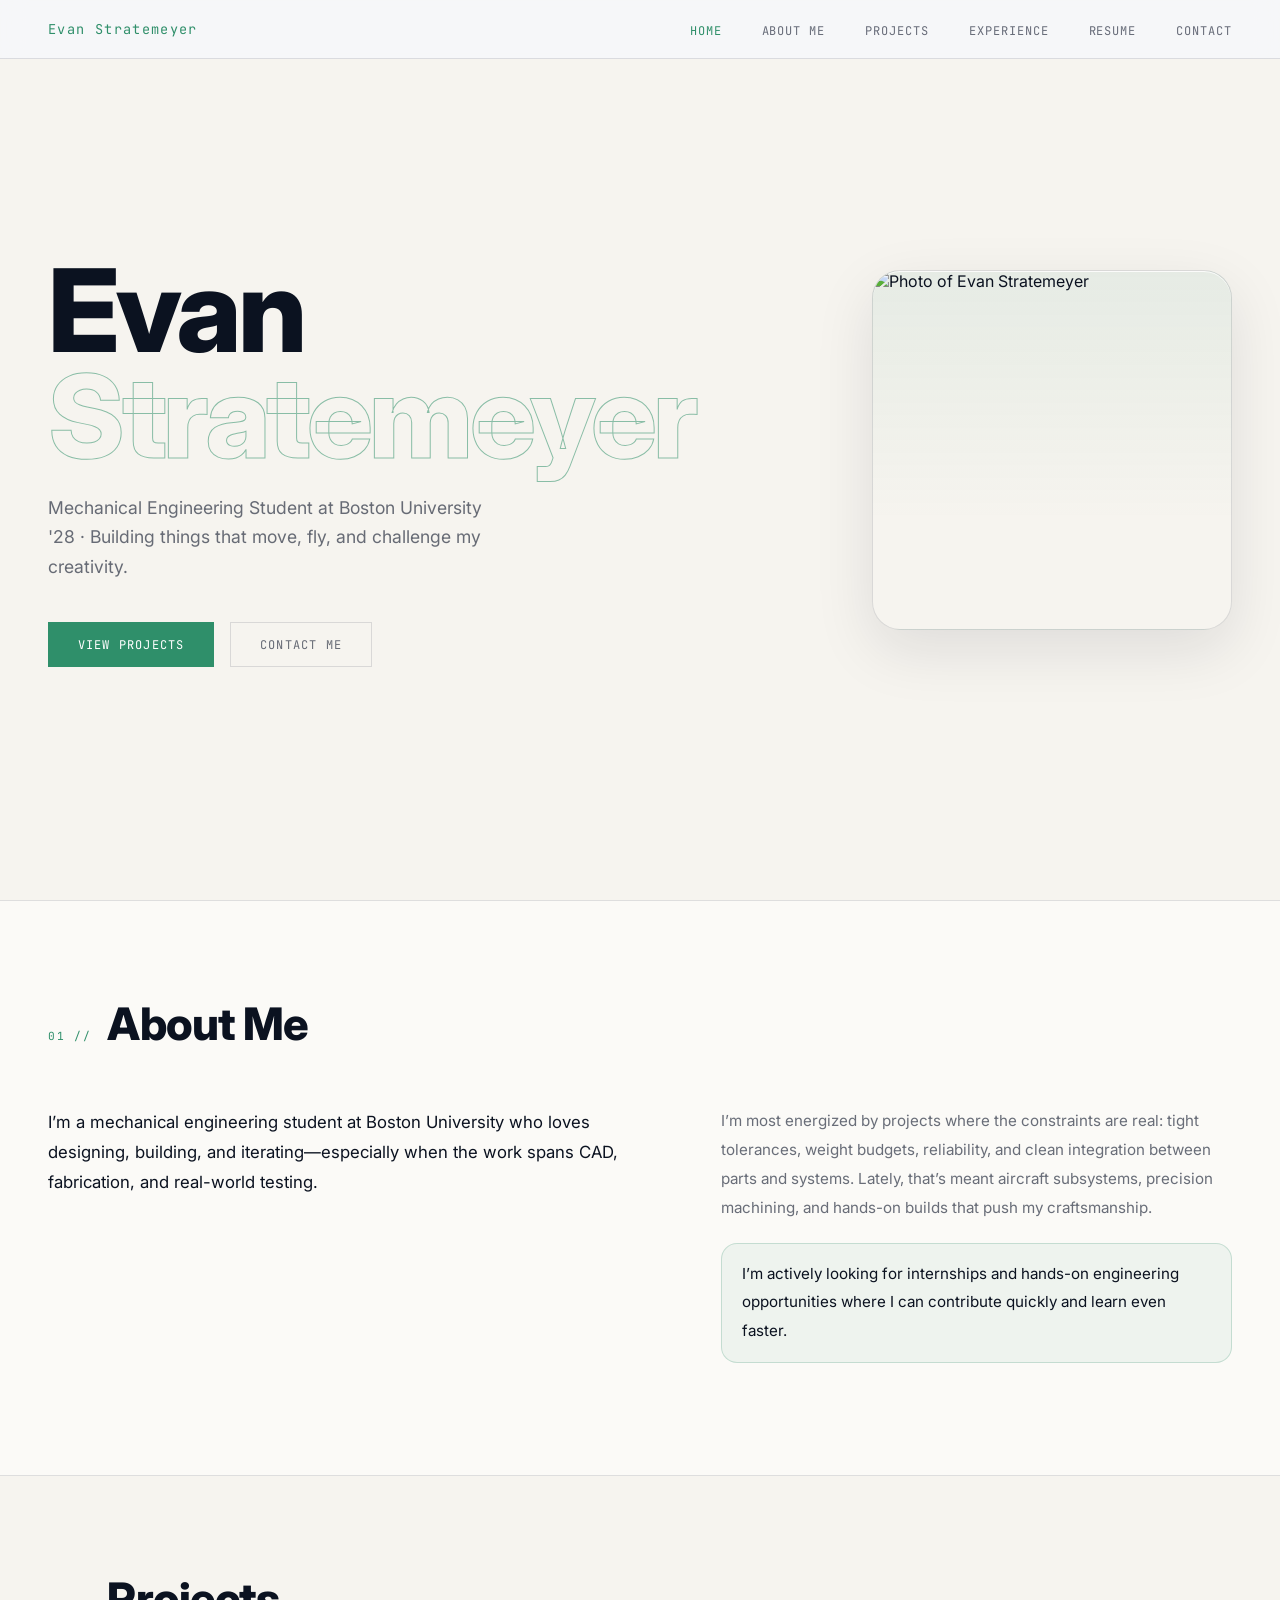
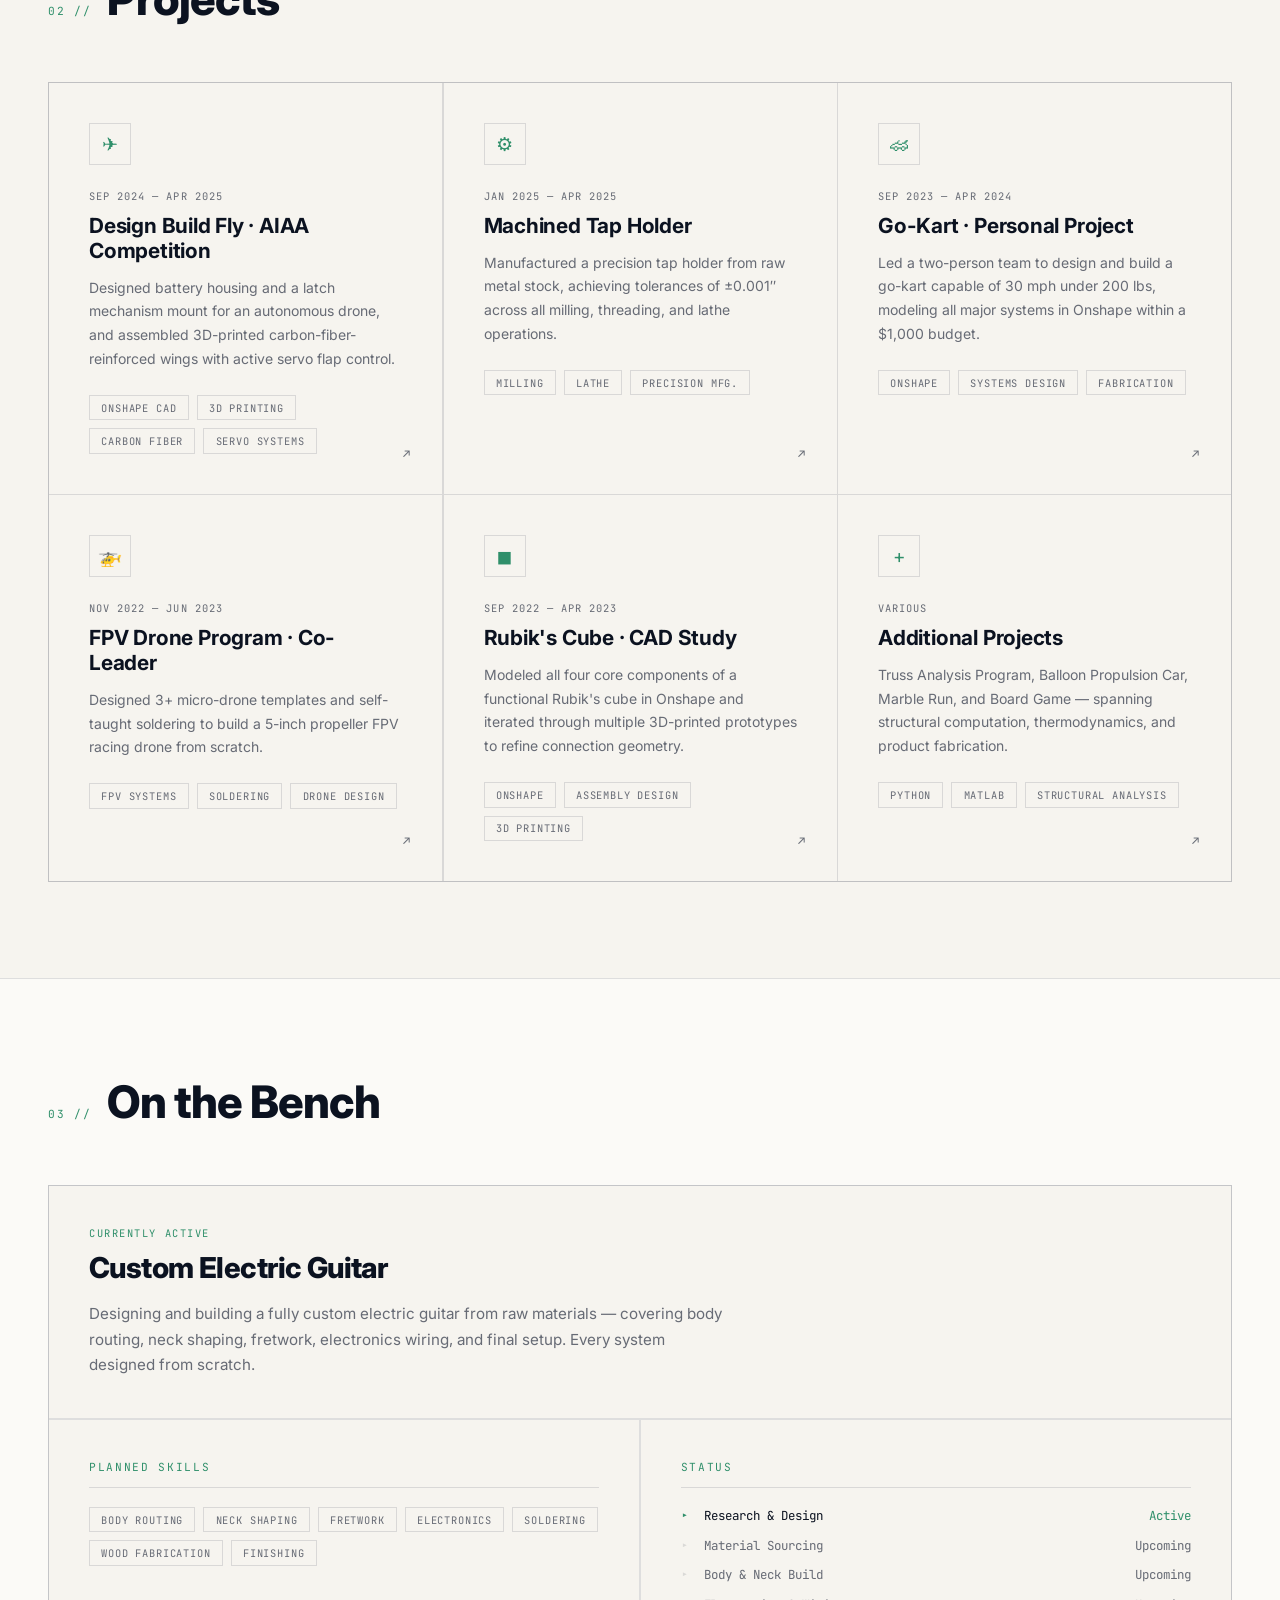
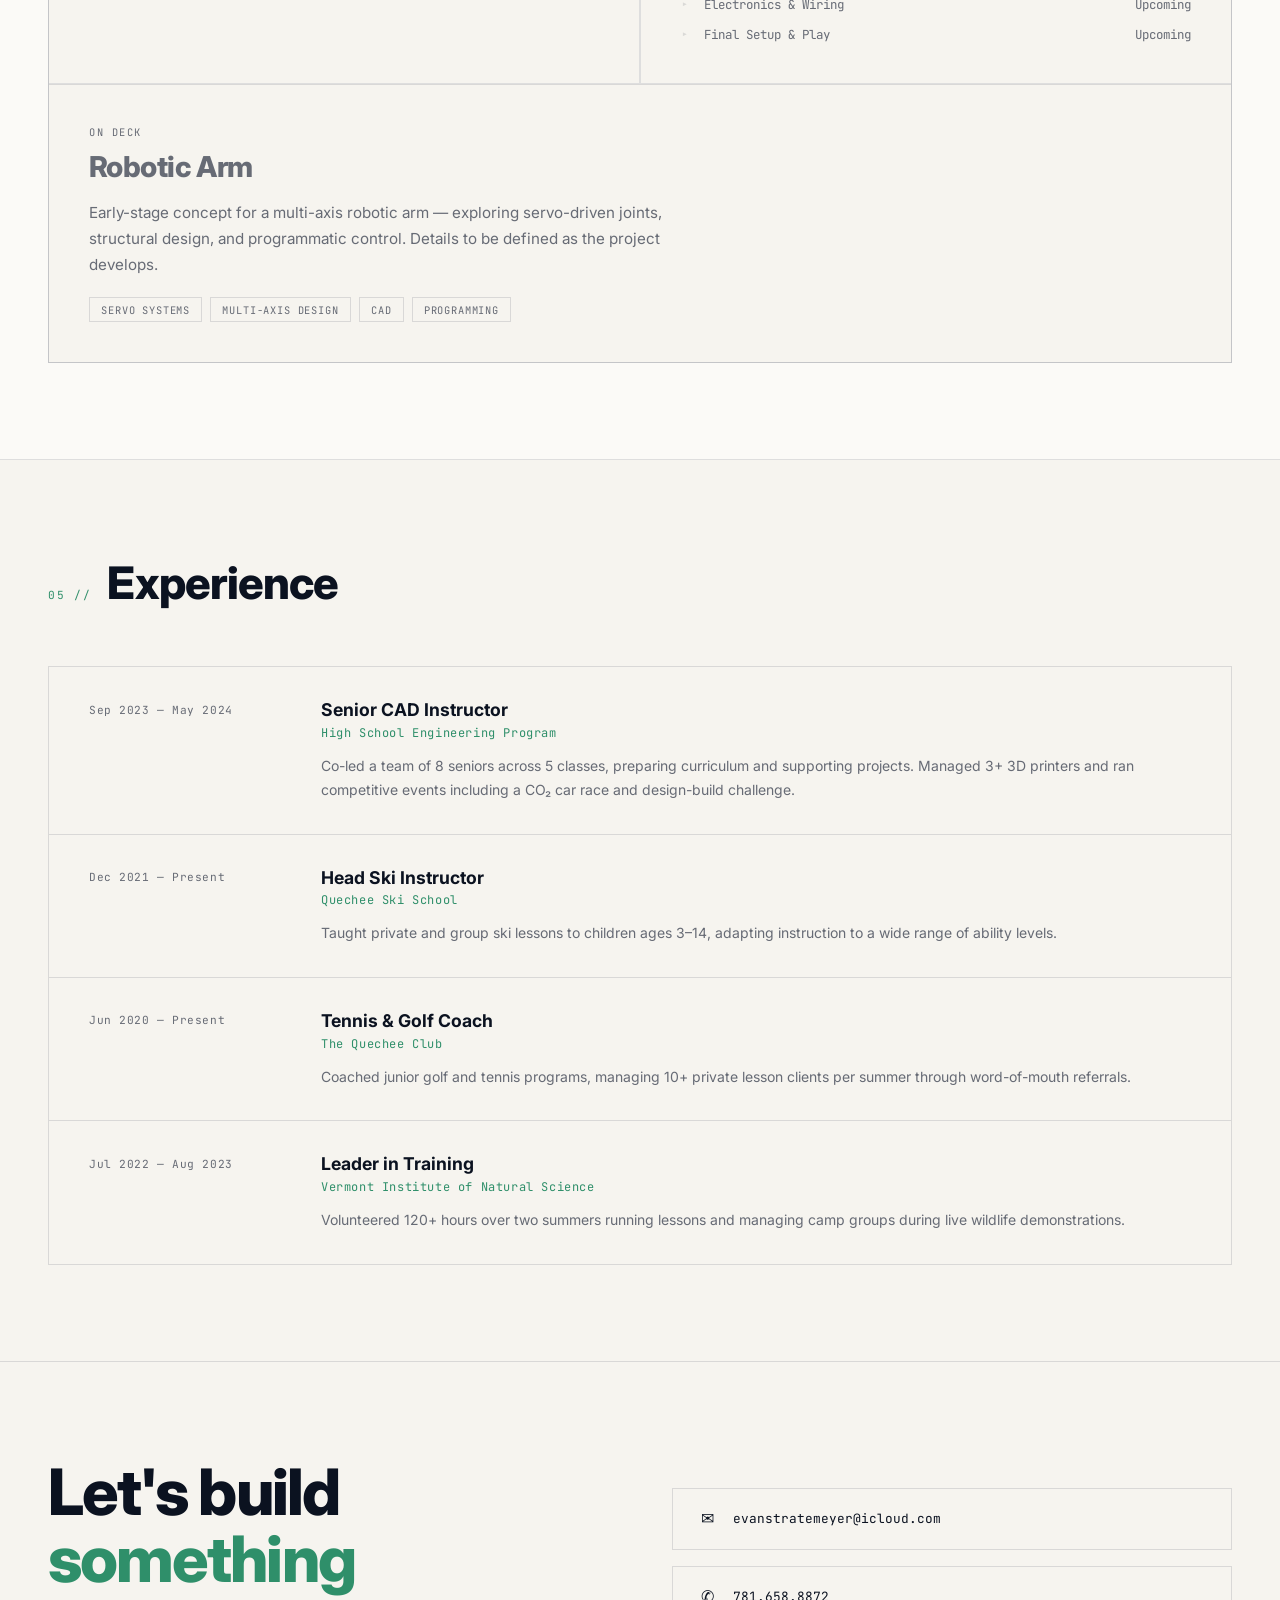
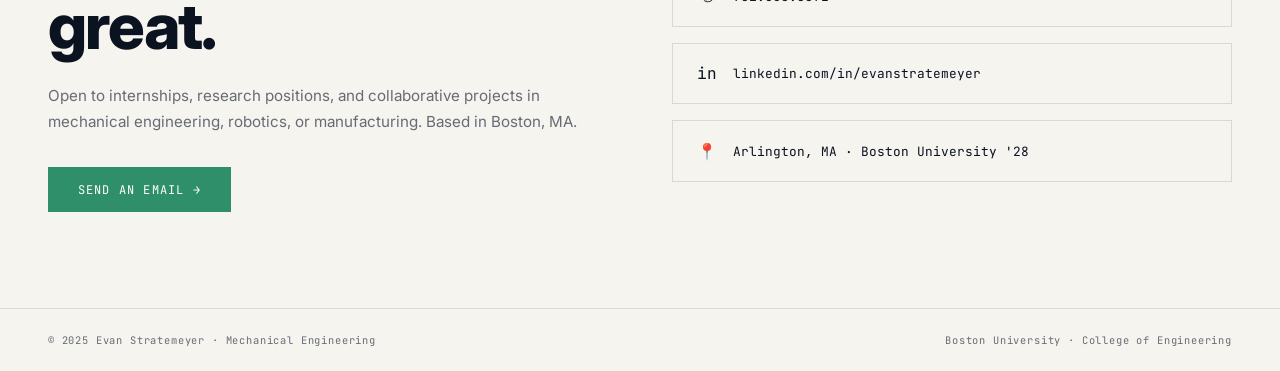
==== index.html @ 2df015a2 "update" ====
<!doctype html>
<html lang="en">
  <head>
    <meta charset="UTF-8" />
    <meta name="viewport" content="width=device-width, initial-scale=1.0" />
    <title>Evan Stratemeyer — Mechanical Engineering</title>
    <link rel="stylesheet" href="css/styles.css" />
  </head>
  <body>
    <!-- NAV -->
    <nav>
      <a class="nav-logo" href="index.html">Evan Stratemeyer</a>
      <ul class="nav-links">
        <li><a href="#home">Home</a></li>
        <li><a href="#aboutme">About Me</a></li>
        <li><a href="#projects">Projects</a></li>
        <li><a href="#experience">Experience</a></li>
        <li><a href="resume.html">Resume</a></li>
        <li><a href="#contact">Contact</a></li>
      </ul>
    </nav>

    <!-- HERO -->
    <section class="hero" id="home">
      <div class="hero-content">
        <p class="hero-kicker reveal"></p>
        <h1 class="hero-title reveal">
          Evan<br />
          <span class="hero-lastname">Stratemeyer</span>
        </h1>
        <p class="hero-subtitle reveal">
          Mechanical Engineering Student at Boston University '28 · Building
          things that move, fly, and challenge my creativity.
        </p>
        <div class="hero-actions reveal">
          <a href="#projects" class="btn btn-primary">View Projects</a>
          <a href="#contact" class="btn btn-secondary">Contact Me</a>
        </div>
      </div>
      <div class="hero-photo reveal">
        <img
          class="hero-photo-img"
          src="assets/images/profile.jpg"
          alt="Photo of Evan Stratemeyer"
        />
      </div>
    </section>

    <!-- ABOUT ME -->
    <section id="aboutme" class="section-surface">
      <div class="section-header reveal">
        <span class="section-num">01 //</span>
        <h2 class="section-title">About Me</h2>
      </div>

      <div class="about-layout reveal">
        <p class="about-lede">
          I’m a mechanical engineering student at Boston University who loves
          designing, building, and iterating—especially when the work spans CAD,
          fabrication, and real-world testing.
        </p>
        <div class="about-details">
          <p>
            I’m most energized by projects where the constraints are real: tight
            tolerances, weight budgets, reliability, and clean integration
            between parts and systems. Lately, that’s meant aircraft subsystems,
            precision machining, and hands-on builds that push my craftsmanship.
          </p>
          <p class="about-callout">
            I’m actively looking for internships and hands-on engineering
            opportunities where I can contribute quickly and learn even faster.
          </p>
        </div>
      </div>
    </section>

    <!-- PROJECTS -->
    <section id="projects">
      <div class="section-header reveal">
        <span class="section-num">02 //</span>
        <h2 class="section-title">Projects</h2>
      </div>

      <div class="projects-grid">
        <a href="projects/design-build-fly.html" class="project-card reveal">
          <div class="project-icon">✈</div>
          <p class="project-date">Sep 2024 — Apr 2025</p>
          <h3 class="project-name">Design Build Fly · AIAA Competition</h3>
          <p class="project-desc">
            Designed battery housing and a latch mechanism mount for an
            autonomous drone, and assembled 3D-printed carbon-fiber-reinforced
            wings with active servo flap control.
          </p>
          <div class="project-tags">
            <span class="tag">Onshape CAD</span>
            <span class="tag">3D Printing</span>
            <span class="tag">Carbon Fiber</span>
            <span class="tag">Servo Systems</span>
          </div>
          <span class="project-arrow">↗</span>
        </a>

        <a href="projects/tap-holder.html" class="project-card reveal">
          <div class="project-icon">⚙</div>
          <p class="project-date">Jan 2025 — Apr 2025</p>
          <h3 class="project-name">Machined Tap Holder</h3>
          <p class="project-desc">
            Manufactured a precision tap holder from raw metal stock, achieving
            tolerances of ±0.001″ across all milling, threading, and lathe
            operations.
          </p>
          <div class="project-tags">
            <span class="tag">Milling</span>
            <span class="tag">Lathe</span>
            <span class="tag">Precision Mfg.</span>
          </div>
          <span class="project-arrow">↗</span>
        </a>

        <a href="projects/go-kart.html" class="project-card reveal">
          <div class="project-icon">🏎</div>
          <p class="project-date">Sep 2023 — Apr 2024</p>
          <h3 class="project-name">Go-Kart · Personal Project</h3>
          <p class="project-desc">
            Led a two-person team to design and build a go-kart capable of 30
            mph under 200 lbs, modeling all major systems in Onshape within a
            $1,000 budget.
          </p>
          <div class="project-tags">
            <span class="tag">Onshape</span>
            <span class="tag">Systems Design</span>
            <span class="tag">Fabrication</span>
          </div>
          <span class="project-arrow">↗</span>
        </a>

        <a href="projects/fpv-drone.html" class="project-card reveal">
          <div class="project-icon">🚁</div>
          <p class="project-date">Nov 2022 — Jun 2023</p>
          <h3 class="project-name">FPV Drone Program · Co-Leader</h3>
          <p class="project-desc">
            Designed 3+ micro-drone templates and self-taught soldering to build
            a 5-inch propeller FPV racing drone from scratch.
          </p>
          <div class="project-tags">
            <span class="tag">FPV Systems</span>
            <span class="tag">Soldering</span>
            <span class="tag">Drone Design</span>
          </div>
          <span class="project-arrow">↗</span>
        </a>

        <a href="projects/rubiks-cube.html" class="project-card reveal">
          <div class="project-icon">◼</div>
          <p class="project-date">Sep 2022 — Apr 2023</p>
          <h3 class="project-name">Rubik's Cube · CAD Study</h3>
          <p class="project-desc">
            Modeled all four core components of a functional Rubik's cube in
            Onshape and iterated through multiple 3D-printed prototypes to
            refine connection geometry.
          </p>
          <div class="project-tags">
            <span class="tag">Onshape</span>
            <span class="tag">Assembly Design</span>
            <span class="tag">3D Printing</span>
          </div>
          <span class="project-arrow">↗</span>
        </a>

        <a href="projects/additional.html" class="project-card reveal">
          <div class="project-icon">+</div>
          <p class="project-date">Various</p>
          <h3 class="project-name">Additional Projects</h3>
          <p class="project-desc">
            Truss Analysis Program, Balloon Propulsion Car, Marble Run, and
            Board Game — spanning structural computation, thermodynamics, and
            product fabrication.
          </p>
          <div class="project-tags">
            <span class="tag">Python</span>
            <span class="tag">MATLAB</span>
            <span class="tag">Structural Analysis</span>
          </div>
          <span class="project-arrow">↗</span>
        </a>
      </div>
    </section>

    <!-- ON THE BENCH -->
    <section id="bench" class="section-surface">
      <div class="section-header reveal">
        <span class="section-num">03 //</span>
        <h2 class="section-title">On the Bench</h2>
      </div>

      <div class="bench-grid">
        <!-- GUITAR — active project -->
        <div class="bench-card bench-card-wide reveal">
          <div class="bench-label">Currently Active</div>
          <h3 class="bench-title">Custom Electric Guitar</h3>
          <p class="bench-text">
            Designing and building a fully custom electric guitar from raw
            materials — covering body routing, neck shaping, fretwork,
            electronics wiring, and final setup. Every system designed from
            scratch.
          </p>
        </div>

        <div class="bench-card reveal">
          <div class="bench-subhead">Planned Skills</div>
          <div class="bench-tags">
            <span class="tag">Body Routing</span>
            <span class="tag">Neck Shaping</span>
            <span class="tag">Fretwork</span>
            <span class="tag">Electronics</span>
            <span class="tag">Soldering</span>
            <span class="tag">Wood Fabrication</span>
            <span class="tag">Finishing</span>
          </div>
        </div>

        <div class="bench-card reveal">
          <div class="bench-subhead">Status</div>
          <div class="bench-status">
            <div class="bench-status-row is-active">
              <span class="bench-status-bullet">▸</span>
              <span class="bench-status-step">Research & Design</span>
              <span class="bench-status-state">Active</span>
            </div>
            <div class="bench-status-row">
              <span class="bench-status-bullet">▸</span>
              <span class="bench-status-step">Material Sourcing</span>
              <span class="bench-status-state">Upcoming</span>
            </div>
            <div class="bench-status-row">
              <span class="bench-status-bullet">▸</span>
              <span class="bench-status-step">Body & Neck Build</span>
              <span class="bench-status-state">Upcoming</span>
            </div>
            <div class="bench-status-row">
              <span class="bench-status-bullet">▸</span>
              <span class="bench-status-step">Electronics & Wiring</span>
              <span class="bench-status-state">Upcoming</span>
            </div>
            <div class="bench-status-row">
              <span class="bench-status-bullet">▸</span>
              <span class="bench-status-step">Final Setup & Play</span>
              <span class="bench-status-state">Upcoming</span>
            </div>
          </div>
        </div>

        <!-- ROBOTIC ARM — on deck -->
        <div class="bench-card bench-card-wide bench-card-divider reveal">
          <div class="bench-label is-muted">On Deck</div>
          <h3 class="bench-title is-muted">Robotic Arm</h3>
          <p class="bench-text">
            Early-stage concept for a multi-axis robotic arm — exploring
            servo-driven joints, structural design, and programmatic control.
            Details to be defined as the project develops.
          </p>
          <div class="bench-tags bench-tags-spaced">
            <span class="tag">Servo Systems</span>
            <span class="tag">Multi-Axis Design</span>
            <span class="tag">CAD</span>
            <span class="tag">Programming</span>
          </div>
        </div>
      </div>
    </section>

    <!-- EXPERIENCE -->
    <section id="experience">
      <div class="section-header reveal">
        <span class="section-num">05 //</span>
        <h2 class="section-title">Experience</h2>
      </div>
      <div class="exp-list reveal">
        <div class="exp-item">
          <div class="exp-date">Sep 2023 — May 2024</div>
          <div>
            <p class="exp-role">Senior CAD Instructor</p>
            <p class="exp-org">High School Engineering Program</p>
            <p class="exp-desc">
              Co-led a team of 8 seniors across 5 classes, preparing curriculum
              and supporting projects. Managed 3+ 3D printers and ran
              competitive events including a CO₂ car race and design-build
              challenge.
            </p>
          </div>
        </div>
        <div class="exp-item">
          <div class="exp-date">Dec 2021 — Present</div>
          <div>
            <p class="exp-role">Head Ski Instructor</p>
            <p class="exp-org">Quechee Ski School</p>
            <p class="exp-desc">
              Taught private and group ski lessons to children ages 3–14,
              adapting instruction to a wide range of ability levels.
            </p>
          </div>
        </div>
        <div class="exp-item">
          <div class="exp-date">Jun 2020 — Present</div>
          <div>
            <p class="exp-role">Tennis & Golf Coach</p>
            <p class="exp-org">The Quechee Club</p>
            <p class="exp-desc">
              Coached junior golf and tennis programs, managing 10+ private
              lesson clients per summer through word-of-mouth referrals.
            </p>
          </div>
        </div>
        <div class="exp-item">
          <div class="exp-date">Jul 2022 — Aug 2023</div>
          <div>
            <p class="exp-role">Leader in Training</p>
            <p class="exp-org">Vermont Institute of Natural Science</p>
            <p class="exp-desc">
              Volunteered 120+ hours over two summers running lessons and
              managing camp groups during live wildlife demonstrations.
            </p>
          </div>
        </div>
      </div>
    </section>

    <!-- CONTACT -->
    <section id="contact" class="contact-section">
      <div class="contact-grid">
        <div class="reveal">
          <h2 class="contact-headline">
            Let's build<br /><span>something</span><br />great.
          </h2>
          <p class="contact-body">
            Open to internships, research positions, and collaborative projects
            in mechanical engineering, robotics, or manufacturing. Based in
            Boston, MA.
          </p>
          <a href="mailto:evanstratemeyer@icloud.com" class="btn btn-primary"
            >Send an Email →</a
          >
        </div>
        <div class="contact-links reveal">
          <a href="mailto:evanstratemeyer@icloud.com" class="contact-link"
            ><span class="contact-link-icon">✉</span
            >evanstratemeyer@icloud.com</a
          >
          <a href="tel:7816588872" class="contact-link"
            ><span class="contact-link-icon">✆</span>781.658.8872</a
          >
          <a
            href="https://linkedin.com/in/evanstratemeyer"
            target="_blank"
            class="contact-link"
            ><span class="contact-link-icon">in</span
            >linkedin.com/in/evanstratemeyer</a
          >
          <div class="contact-link contact-link-static">
            <span class="contact-link-icon">📍</span>Arlington, MA · Boston
            University '28
          </div>
        </div>
      </div>
    </section>

    <footer>
      <p>© 2025 Evan Stratemeyer · Mechanical Engineering</p>
      <p>Boston University · College of Engineering</p>
    </footer>

    <script src="js/main.js"></script>
  </body>
</html>
---- css/styles.css ----
/* =========================================
   EVAN STRATEMEYER — Portfolio Styles
   ========================================= */

@import url('https://fonts.googleapis.com/css2?family=Inter:wght@400;500;600;700;800&family=JetBrains+Mono:wght@400;600;700&display=swap');

/* -----------------------------------------
   CSS VARIABLES
----------------------------------------- */
:root {
  --bg: #f6f4ef;
  --surface: #fbfaf7;
  --border: rgba(15, 23, 42, 0.12);
  --accent: #2f8f6a;   /* sage green */
  --accent2: #45b08a;  /* brighter highlight */
  --accent-rgb: 47, 143, 106;
  --text: #0b1220;
  --muted: rgba(15, 23, 42, 0.62);
  --mono: 'JetBrains Mono', ui-monospace, SFMono-Regular, Menlo, Monaco, Consolas, 'Liberation Mono', 'Courier New', monospace;
  --sans: 'Inter', ui-sans-serif, system-ui, -apple-system, BlinkMacSystemFont, 'Segoe UI', Roboto, Helvetica, Arial, 'Apple Color Emoji', 'Segoe UI Emoji';
}

/* -----------------------------------------
   RESET & BASE
----------------------------------------- */
* { margin: 0; padding: 0; box-sizing: border-box; }
html { scroll-behavior: smooth; }

body {
  background: var(--bg);
  color: var(--text);
  font-family: var(--sans);
  overflow-x: hidden;
}

/* -----------------------------------------
   HERO
----------------------------------------- */
.hero {
  min-height: 100vh;
  display: flex;
  align-items: center;
  justify-content: space-between;
  gap: 3rem;
  padding: 0 3rem;
  overflow: hidden;
}

.hero-content { max-width: 900px; }

.hero-kicker {
  font-family: var(--mono);
  font-size: 0.75rem;
  color: var(--accent);
  letter-spacing: 0.2em;
  text-transform: uppercase;
  margin-bottom: 1.5rem;
}

.hero-title {
  font-size: clamp(3.5rem, 9vw, 8rem);
  font-weight: 800;
  line-height: 0.92;
  letter-spacing: -0.03em;
  margin-bottom: 1.5rem;
}

.hero-lastname {
  color: transparent;
  -webkit-text-stroke: 1px rgba(var(--accent-rgb), 0.55);
}

.hero-subtitle {
  font-size: 1.1rem;
  color: var(--muted);
  max-width: 460px;
  line-height: 1.7;
  margin-bottom: 2.5rem;
}

.hero-actions {
  display: flex;
  gap: 1rem;
  flex-wrap: wrap;
}

.hero-photo {
  width: min(360px, 32vw);
  aspect-ratio: 1 / 1;
  border-radius: 28px;
  border: 1px solid var(--border);
  background: linear-gradient(180deg, rgba(var(--accent-rgb), 0.08), transparent 70%);
  box-shadow:
    0 20px 60px rgba(15, 23, 42, 0.10),
    0 1px 0 rgba(255, 255, 255, 0.8) inset;
  overflow: hidden;
  flex: 0 0 auto;
}

.hero-photo-img {
  width: 100%;
  height: 100%;
  object-fit: cover;
  display: block;
}

/* -----------------------------------------
   NAVIGATION
----------------------------------------- */
nav {
  position: fixed;
  top: 0; left: 0; right: 0;
  z-index: 100;
  display: flex;
  align-items: center;
  justify-content: space-between;
  padding: 1.2rem 3rem;
  border-bottom: 1px solid var(--border);
  background: rgba(247, 248, 251, 0.78);
  backdrop-filter: blur(12px);
}

.nav-logo {
  font-family: var(--mono);
  font-size: 0.85rem;
  color: var(--accent);
  letter-spacing: 0.1em;
  text-decoration: none;
}

.nav-links {
  display: flex;
  gap: 2.5rem;
  list-style: none;
}

.nav-links a {
  font-family: var(--mono);
  font-size: 0.75rem;
  color: var(--muted);
  text-decoration: none;
  letter-spacing: 0.08em;
  text-transform: uppercase;
  transition: color 0.2s;
}

.nav-links a:hover { color: var(--accent); }
.nav-links a[aria-current="page"] { color: var(--accent); }

/* -----------------------------------------
   RESUME PAGE
----------------------------------------- */
.resume-hero {
  position: relative;
  z-index: 1;
  padding: 7rem 3rem 3rem;
  border-bottom: 1px solid var(--border);
}

.resume-hero-top {
  display: flex;
  align-items: flex-end;
  justify-content: space-between;
  flex-wrap: wrap;
  gap: 2rem;
  margin-top: 1.5rem;
}

.resume-kicker {
  font-family: var(--mono);
  font-size: 0.75rem;
  color: var(--accent);
  letter-spacing: 0.2em;
  text-transform: uppercase;
  margin-bottom: 0.8rem;
}

.resume-viewer {
  position: relative;
  z-index: 1;
  padding: 2rem 3rem;
}

.resume-frame {
  width: 100%;
  height: min(1150px, 78vh);
  min-height: 720px;
  border: 1px solid var(--border);
  display: block;
  background: var(--surface);
}

/* -----------------------------------------
   BUTTONS
----------------------------------------- */
.btn {
  font-family: var(--mono);
  font-size: 0.75rem;
  letter-spacing: 0.1em;
  text-transform: uppercase;
  text-decoration: none;
  padding: 0.85rem 1.8rem;
  border: 1px solid;
  transition: all 0.2s;
  cursor: pointer;
  display: inline-block;
}

.btn-primary {
  background: var(--accent);
  color: #ffffff;
  border-color: var(--accent);
}

.btn-primary:hover {
  background: transparent;
  color: var(--accent);
}

.btn-secondary {
  background: transparent;
  color: var(--muted);
  border-color: var(--border);
}

.btn-secondary:hover {
  border-color: var(--muted);
  color: var(--text);
}

/* -----------------------------------------
   SECTIONS (shared)
----------------------------------------- */
section {
  position: relative;
  z-index: 1;
  padding: 6rem 3rem;
}

.section-surface {
  background: var(--surface);
  border-top: 1px solid var(--border);
  border-bottom: 1px solid var(--border);
}

.section-header {
  display: flex;
  align-items: baseline;
  gap: 1rem;
  margin-bottom: 3.5rem;
}

.section-num {
  font-family: var(--mono);
  font-size: 0.7rem;
  color: var(--accent);
  letter-spacing: 0.15em;
}

.section-title {
  font-size: 2.8rem;
  font-weight: 800;
  letter-spacing: -0.02em;
}

/* -----------------------------------------
   ABOUT
----------------------------------------- */
.about-layout {
  display: grid;
  grid-template-columns: 1.1fr 0.9fr;
  gap: 3rem;
  align-items: start;
}

.about-lede {
  font-size: 1.05rem;
  color: var(--text);
  line-height: 1.8;
  max-width: 52ch;
}

.about-details {
  font-size: 0.95rem;
  color: var(--muted);
  line-height: 1.9;
}

.about-details p { margin-bottom: 1rem; }

.about-callout {
  margin-top: 1.25rem;
  padding: 1rem 1.25rem;
  border: 1px solid rgba(var(--accent-rgb), 0.22);
  background: rgba(var(--accent-rgb), 0.06);
  border-radius: 16px;
  color: var(--text);
}

/* -----------------------------------------
   ON THE BENCH
----------------------------------------- */
.bench-grid {
  display: grid;
  grid-template-columns: 1fr 1fr;
  gap: 1.5px;
  background: var(--border);
  border: 1.5px solid var(--border);
}

.bench-card {
  background: var(--bg);
  padding: 2.5rem;
}

.bench-card-wide { grid-column: span 2; }
.bench-card-divider { border-top: 1px solid var(--border); }

.bench-label {
  font-family: var(--mono);
  font-size: 0.65rem;
  color: var(--accent);
  letter-spacing: 0.15em;
  text-transform: uppercase;
  margin-bottom: 0.6rem;
}

.bench-label.is-muted { color: var(--muted); }

.bench-title {
  font-size: 1.8rem;
  font-weight: 800;
  letter-spacing: -0.02em;
  margin-bottom: 1rem;
}

.bench-title.is-muted { color: var(--muted); }

.bench-text {
  font-size: 0.95rem;
  color: var(--muted);
  line-height: 1.7;
  max-width: 640px;
}

.bench-subhead {
  font-family: var(--mono);
  font-size: 0.7rem;
  color: var(--accent);
  letter-spacing: 0.15em;
  text-transform: uppercase;
  margin-bottom: 1.2rem;
  padding-bottom: 0.8rem;
  border-bottom: 1px solid var(--border);
}

.bench-tags {
  display: flex;
  flex-wrap: wrap;
  gap: 0.5rem;
}

.bench-tags-spaced { margin-top: 1.2rem; }

.bench-status {
  display: flex;
  flex-direction: column;
  gap: 0.8rem;
}

.bench-status-row {
  display: flex;
  align-items: center;
  gap: 1rem;
  font-family: var(--mono);
  font-size: 0.78rem;
  color: var(--muted);
}

.bench-status-row.is-active { color: var(--text); }

.bench-status-bullet { color: var(--border); }
.bench-status-row.is-active .bench-status-bullet { color: var(--accent); }

.bench-status-step { color: inherit; }

.bench-status-state {
  margin-left: auto;
  color: var(--muted);
}

.bench-status-row.is-active .bench-status-state { color: var(--accent); }

/* -----------------------------------------
   STATS BAR
----------------------------------------- */
.stats-bar {
  position: relative;
  z-index: 1;
  display: flex;
  border-top: 1px solid var(--border);
  border-bottom: 1px solid var(--border);
}

.stat {
  flex: 1;
  padding: 2rem;
  border-right: 1px solid var(--border);
  opacity: 0;
  animation: fadeUp 0.5s ease forwards;
}

.stat:last-child { border-right: none; }
.stat:nth-child(1) { animation-delay: 0.2s; }
.stat:nth-child(2) { animation-delay: 0.35s; }
.stat:nth-child(3) { animation-delay: 0.5s; }
.stat:nth-child(4) { animation-delay: 0.65s; }

.stat-num {
  font-size: 2.2rem;
  font-weight: 800;
  color: var(--accent);
  line-height: 1;
  margin-bottom: 0.4rem;
}

.stat-label {
  font-family: var(--mono);
  font-size: 0.7rem;
  color: var(--muted);
  letter-spacing: 0.1em;
  text-transform: uppercase;
}

/* -----------------------------------------
   PROJECT CARDS (index page)
----------------------------------------- */
.projects-grid {
  display: grid;
  grid-template-columns: repeat(auto-fill, minmax(340px, 1fr));
  gap: 1.5px;
  background: var(--border);
  border: 1.5px solid var(--border);
}

.project-card {
  background: var(--bg);
  padding: 2.5rem;
  position: relative;
  overflow: hidden;
  transition: background 0.2s;
  cursor: pointer;
  text-decoration: none;
  color: inherit;
  display: block;
}

.project-card::before {
  content: '';
  position: absolute;
  inset: 0;
  background: linear-gradient(135deg, rgba(var(--accent-rgb), 0.08) 0%, transparent 60%);
  opacity: 0;
  transition: opacity 0.3s;
}

.project-card:hover { background: var(--surface); }
.project-card:hover::before { opacity: 1; }

.project-arrow {
  position: absolute;
  bottom: 2rem;
  right: 2rem;
  font-family: var(--mono);
  font-size: 0.75rem;
  color: var(--muted);
  transition: color 0.2s, transform 0.2s;
}

.project-card:hover .project-arrow {
  color: var(--accent);
  transform: translate(3px, -3px);
}

.project-icon {
  width: 42px;
  height: 42px;
  border: 1px solid var(--border);
  display: flex;
  align-items: center;
  justify-content: center;
  font-size: 1.2rem;
  margin-bottom: 1.5rem;
  color: var(--accent);
  transition: border-color 0.2s;
}

.project-card:hover .project-icon { border-color: var(--accent); }

.project-date {
  font-family: var(--mono);
  font-size: 0.65rem;
  color: var(--muted);
  letter-spacing: 0.1em;
  text-transform: uppercase;
  margin-bottom: 0.6rem;
}

.project-name {
  font-size: 1.3rem;
  font-weight: 700;
  letter-spacing: -0.01em;
  margin-bottom: 0.8rem;
}

.project-desc {
  font-size: 0.875rem;
  color: var(--muted);
  line-height: 1.7;
  margin-bottom: 1.5rem;
}

.project-tags {
  display: flex;
  flex-wrap: wrap;
  gap: 0.5rem;
}

.tag {
  font-family: var(--mono);
  font-size: 0.65rem;
  letter-spacing: 0.08em;
  text-transform: uppercase;
  padding: 0.3rem 0.7rem;
  border: 1px solid var(--border);
  color: var(--muted);
  transition: all 0.2s;
}

.project-card:hover .tag {
  border-color: rgba(var(--accent-rgb), 0.28);
  color: var(--accent);
}

.project-highlight {
  position: absolute;
  top: 2rem;
  right: 2rem;
  font-family: var(--mono);
  font-size: 0.6rem;
  color: var(--accent);
  letter-spacing: 0.1em;
  text-transform: uppercase;
  border: 1px solid rgba(var(--accent-rgb), 0.28);
  padding: 0.25rem 0.6rem;
}

/* -----------------------------------------
   SKILLS
----------------------------------------- */
.skills-layout {
  display: grid;
  grid-template-columns: 1fr 1fr;
  gap: 3rem;
}

.skill-category-title {
  font-family: var(--mono);
  font-size: 0.7rem;
  color: var(--accent);
  letter-spacing: 0.15em;
  text-transform: uppercase;
  margin-bottom: 1.5rem;
}

.skill-list {
  display: flex;
  flex-direction: column;
  gap: 0.8rem;
}

.skill-item {
  display: flex;
  align-items: center;
  gap: 1rem;
}

.skill-name {
  font-family: var(--mono);
  font-size: 0.8rem;
  color: var(--text);
  width: 140px;
  flex-shrink: 0;
}

.skill-bar-bg {
  flex: 1;
  height: 2px;
  background: var(--border);
  position: relative;
  overflow: hidden;
}

.skill-bar-fill {
  height: 100%;
  background: var(--accent);
  width: 0;
  transition: width 1.2s cubic-bezier(0.16,1,0.3,1);
}

.skill-bar-fill.animate { width: var(--fill); }

/* -----------------------------------------
   EXPERIENCE
----------------------------------------- */
.exp-list {
  display: flex;
  flex-direction: column;
  border: 1px solid var(--border);
}

.exp-item {
  padding: 2rem 2.5rem;
  border-bottom: 1px solid var(--border);
  display: grid;
  grid-template-columns: 200px 1fr;
  gap: 2rem;
  transition: background 0.2s;
}

.exp-item:last-child { border-bottom: none; }
.exp-item:hover { background: var(--surface); }

.exp-date {
  font-family: var(--mono);
  font-size: 0.7rem;
  color: var(--muted);
  letter-spacing: 0.05em;
  padding-top: 0.2rem;
}

.exp-role {
  font-size: 1.1rem;
  font-weight: 700;
  margin-bottom: 0.3rem;
}

.exp-org {
  font-family: var(--mono);
  font-size: 0.75rem;
  color: var(--accent);
  margin-bottom: 0.8rem;
  letter-spacing: 0.05em;
}

.exp-desc {
  font-size: 0.875rem;
  color: var(--muted);
  line-height: 1.7;
}

/* -----------------------------------------
   CONTACT
----------------------------------------- */
.contact-section {
  border-top: 1px solid var(--border);
  padding: 6rem 3rem;
}

.contact-grid {
  display: grid;
  grid-template-columns: 1fr 1fr;
  gap: 4rem;
  align-items: center;
}

.contact-headline {
  font-size: clamp(2rem, 5vw, 4rem);
  font-weight: 800;
  letter-spacing: -0.03em;
  line-height: 1.05;
  margin-bottom: 1.5rem;
}

.contact-headline span { color: var(--accent); }

.contact-body {
  font-size: 0.95rem;
  color: var(--muted);
  line-height: 1.7;
  margin-bottom: 2rem;
}

.contact-links {
  display: flex;
  flex-direction: column;
  gap: 1rem;
}

.contact-link {
  display: flex;
  align-items: center;
  gap: 1rem;
  padding: 1.2rem 1.5rem;
  border: 1px solid var(--border);
  text-decoration: none;
  color: var(--text);
  transition: all 0.2s;
  font-family: var(--mono);
  font-size: 0.8rem;
}

.contact-link:hover {
  border-color: var(--accent);
  color: var(--accent);
  background: rgba(var(--accent-rgb), 0.06);
}

.contact-link-icon {
  font-size: 1rem;
  width: 20px;
  text-align: center;
}

.contact-link-static {
  cursor: default;
  pointer-events: none;
}

/* -----------------------------------------
   FOOTER
----------------------------------------- */
footer {
  position: relative;
  z-index: 1;
  border-top: 1px solid var(--border);
  padding: 1.5rem 3rem;
  display: flex;
  justify-content: space-between;
  align-items: center;
}

footer p {
  font-family: var(--mono);
  font-size: 0.65rem;
  color: var(--muted);
  letter-spacing: 0.08em;
}

/* -----------------------------------------
   PROJECT DETAIL PAGES
----------------------------------------- */
.project-hero {
  position: relative;
  z-index: 1;
  min-height: 50vh;
  display: flex;
  align-items: flex-end;
  padding: 8rem 3rem 4rem;
  border-bottom: 1px solid var(--border);
}

.back-link {
  font-family: var(--mono);
  font-size: 0.72rem;
  color: var(--muted);
  text-decoration: none;
  letter-spacing: 0.1em;
  text-transform: uppercase;
  display: inline-flex;
  align-items: center;
  gap: 0.5rem;
  margin-bottom: 2.5rem;
  transition: color 0.2s;
}

.back-link:hover { color: var(--accent); }

.project-hero-content { width: 100%; }

.project-hero-meta {
  display: flex;
  align-items: center;
  gap: 1.5rem;
  margin-bottom: 1rem;
}

.project-hero-date {
  font-family: var(--mono);
  font-size: 0.7rem;
  color: var(--muted);
  letter-spacing: 0.1em;
}

.project-hero-title {
  font-size: clamp(2.5rem, 7vw, 6rem);
  font-weight: 800;
  letter-spacing: -0.03em;
  line-height: 0.95;
  margin-bottom: 1.5rem;
}

.project-hero-subtitle {
  font-size: 1.05rem;
  color: var(--muted);
  max-width: 560px;
  line-height: 1.7;
}

.project-body {
  position: relative;
  z-index: 1;
  display: grid;
  grid-template-columns: 1fr 320px;
  gap: 0;
  border-bottom: 1px solid var(--border);
}

.project-main {
  padding: 4rem 3rem;
  border-right: 1px solid var(--border);
}

.project-sidebar {
  padding: 4rem 2.5rem;
}

.project-section-title {
  font-family: var(--mono);
  font-size: 0.7rem;
  color: var(--accent);
  letter-spacing: 0.15em;
  text-transform: uppercase;
  margin-bottom: 1.2rem;
  padding-bottom: 0.8rem;
  border-bottom: 1px solid var(--border);
}

.project-section-title-spaced { margin-top: 2rem; }
.project-section-title-spaced-lg { margin-top: 2.5rem; }

.project-text {
  font-size: 0.95rem;
  color: var(--muted);
  line-height: 1.85;
  margin-bottom: 2rem;
}

.project-text p { margin-bottom: 1rem; }

.highlight-box {
  border: 1px solid rgba(var(--accent-rgb), 0.22);
  background: rgba(var(--accent-rgb), 0.06);
  padding: 1.5rem;
  margin: 2rem 0;
}

.highlight-box p {
  font-family: var(--mono);
  font-size: 0.8rem;
  color: var(--accent);
  line-height: 1.6;
}

.detail-list {
  display: flex;
  flex-direction: column;
  gap: 1.2rem;
  margin-bottom: 2.5rem;
}

.detail-item {
  font-family: var(--mono);
  font-size: 0.75rem;
  color: var(--muted);
  line-height: 1.5;
}

.detail-item strong {
  display: block;
  color: var(--text);
  font-size: 0.7rem;
  letter-spacing: 0.08em;
  text-transform: uppercase;
  margin-bottom: 0.25rem;
}

.sidebar-tags {
  display: flex;
  flex-wrap: wrap;
  gap: 0.5rem;
  margin-bottom: 2.5rem;
}

.sidebar-tag {
  font-family: var(--mono);
  font-size: 0.62rem;
  letter-spacing: 0.08em;
  text-transform: uppercase;
  padding: 0.3rem 0.7rem;
  border: 1px solid var(--border);
  color: var(--muted);
}

.photo-placeholder {
  background: var(--surface);
  border: 1px dashed var(--border);
  aspect-ratio: 16/10;
  display: flex;
  flex-direction: column;
  align-items: center;
  justify-content: center;
  gap: 0.5rem;
  margin-bottom: 1.5rem;
  color: var(--muted);
}

.photo-placeholder span {
  font-family: var(--mono);
  font-size: 0.65rem;
  letter-spacing: 0.1em;
  text-transform: uppercase;
}

.photo-placeholder .photo-icon { font-size: 1.5rem; }

.project-image {
  width: 100%;
  aspect-ratio: 16/10;
  object-fit: cover;
  display: block;
  margin-bottom: 1.5rem;
  border: 1px solid var(--border);
}

.next-project {
  position: relative;
  z-index: 1;
  display: flex;
  align-items: center;
  justify-content: space-between;
  padding: 2.5rem 3rem;
  border-bottom: 1px solid var(--border);
  text-decoration: none;
  color: var(--text);
  transition: background 0.2s;
}

.next-project:hover { background: var(--surface); }

.next-label {
  font-family: var(--mono);
  font-size: 0.65rem;
  color: var(--muted);
  letter-spacing: 0.1em;
  text-transform: uppercase;
  margin-bottom: 0.4rem;
}

.next-title {
  font-size: 1.4rem;
  font-weight: 700;
}

.next-arrow {
  font-size: 1.5rem;
  color: var(--accent);
  transition: transform 0.2s;
}

.next-project:hover .next-arrow { transform: translateX(6px); }

/* -----------------------------------------
   ANIMATIONS
----------------------------------------- */
@keyframes fadeUp {
  from { opacity: 0; transform: translateY(20px); }
  to { opacity: 1; transform: translateY(0); }
}

.reveal {
  opacity: 0;
  transform: translateY(24px);
  transition: opacity 0.6s ease, transform 0.6s ease;
}

.reveal.visible {
  opacity: 1;
  transform: translateY(0);
}

/* -----------------------------------------
   RESPONSIVE
----------------------------------------- */
@media (max-width: 768px) {
  nav { padding: 1rem 1.5rem; }
  .nav-links { display: none; }
  section { padding: 4rem 1.5rem; }
  .stats-bar { flex-wrap: wrap; }
  .stat { flex: 50%; border-right: 1px solid var(--border); }
  .projects-grid { grid-template-columns: 1fr; }
  .about-layout { grid-template-columns: 1fr; gap: 1.5rem; }
  .skills-layout { grid-template-columns: 1fr; }
  .exp-item { grid-template-columns: 1fr; gap: 0.5rem; }
  .contact-grid { grid-template-columns: 1fr; }
  footer { flex-direction: column; gap: 0.5rem; text-align: center; }
  .project-body { grid-template-columns: 1fr; }
  .project-main { border-right: none; border-bottom: 1px solid var(--border); }
  .project-hero { padding: 7rem 1.5rem 3rem; }
  .project-main { padding: 3rem 1.5rem; }
  .project-sidebar { padding: 3rem 1.5rem; }
  .next-project { padding: 2rem 1.5rem; }
  .hero { flex-direction: column; justify-content: center; align-items: flex-start; gap: 2rem; }
  .hero-photo { width: min(420px, 100%); border-radius: 22px; }

  .resume-hero { padding: 6.5rem 1.5rem 2.5rem; }
  .resume-viewer { padding: 1.5rem; }
  .resume-frame { height: 72vh; min-height: 520px; }
}
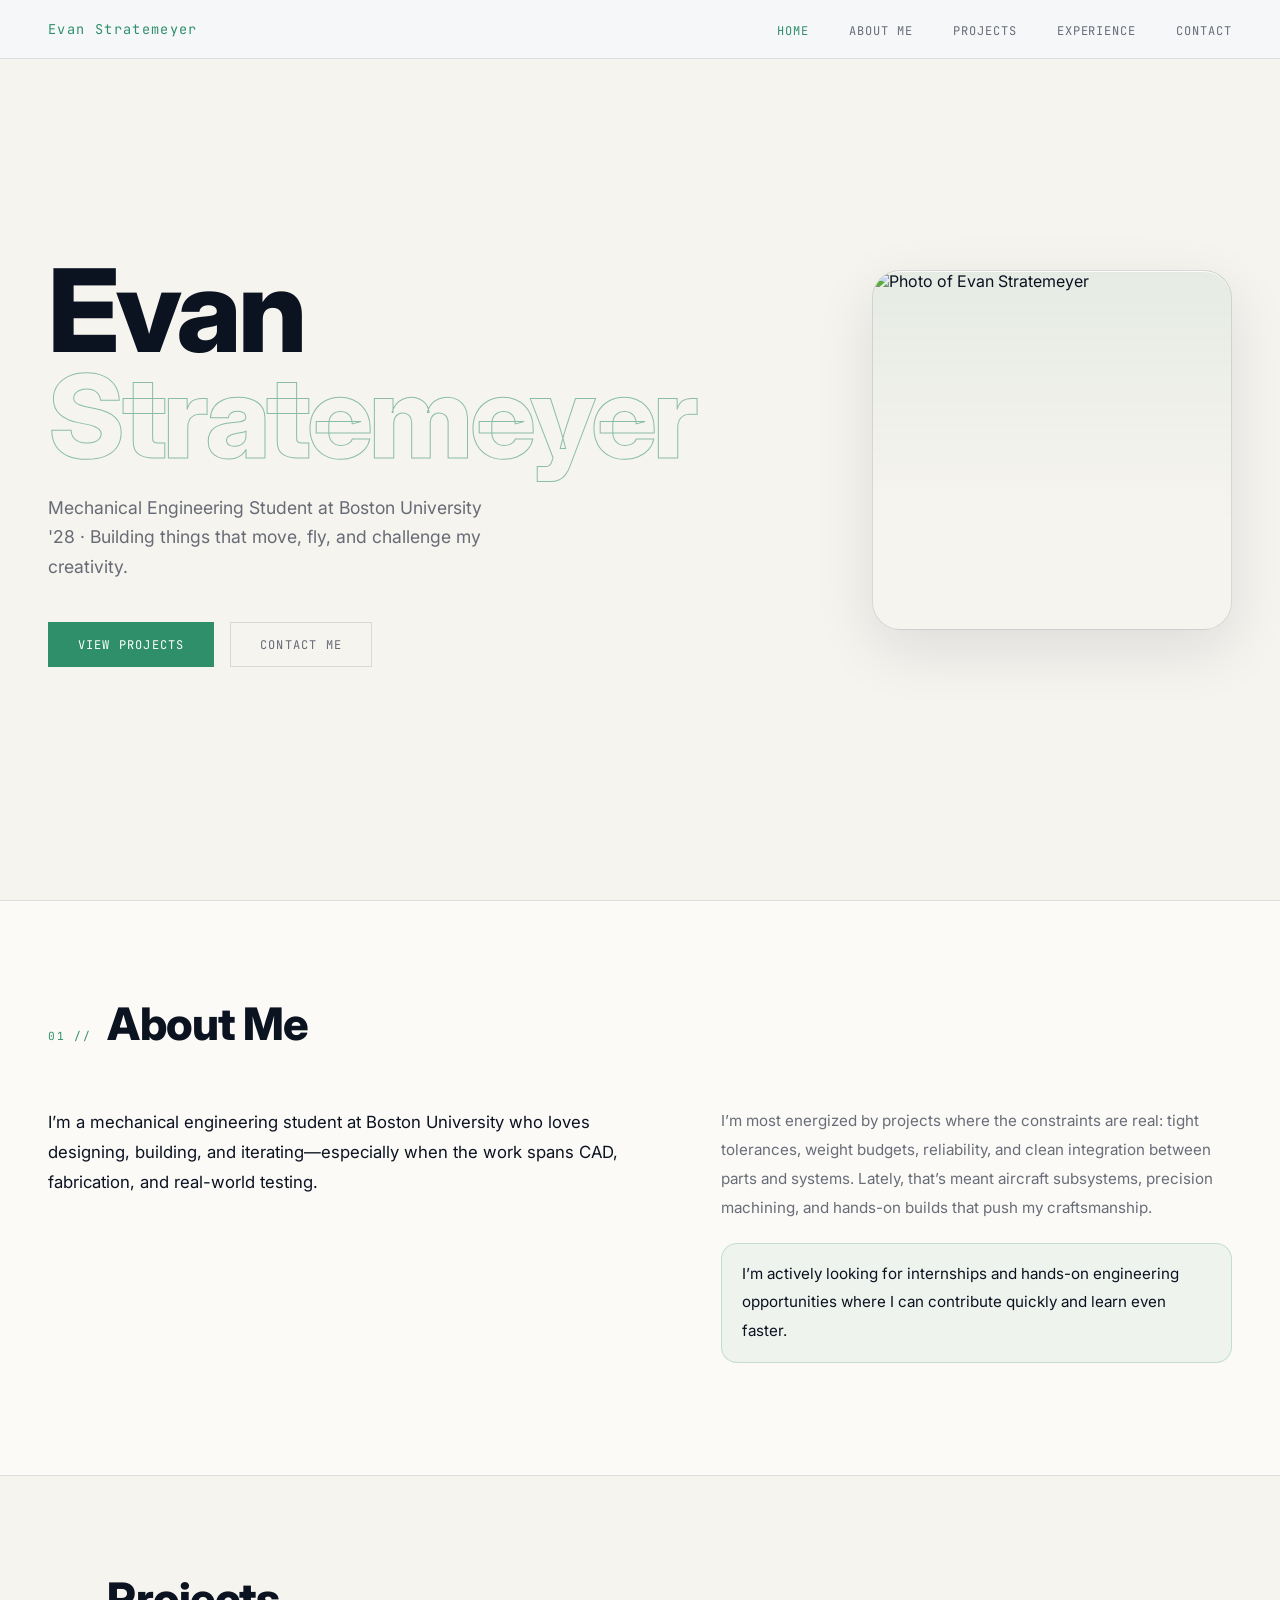
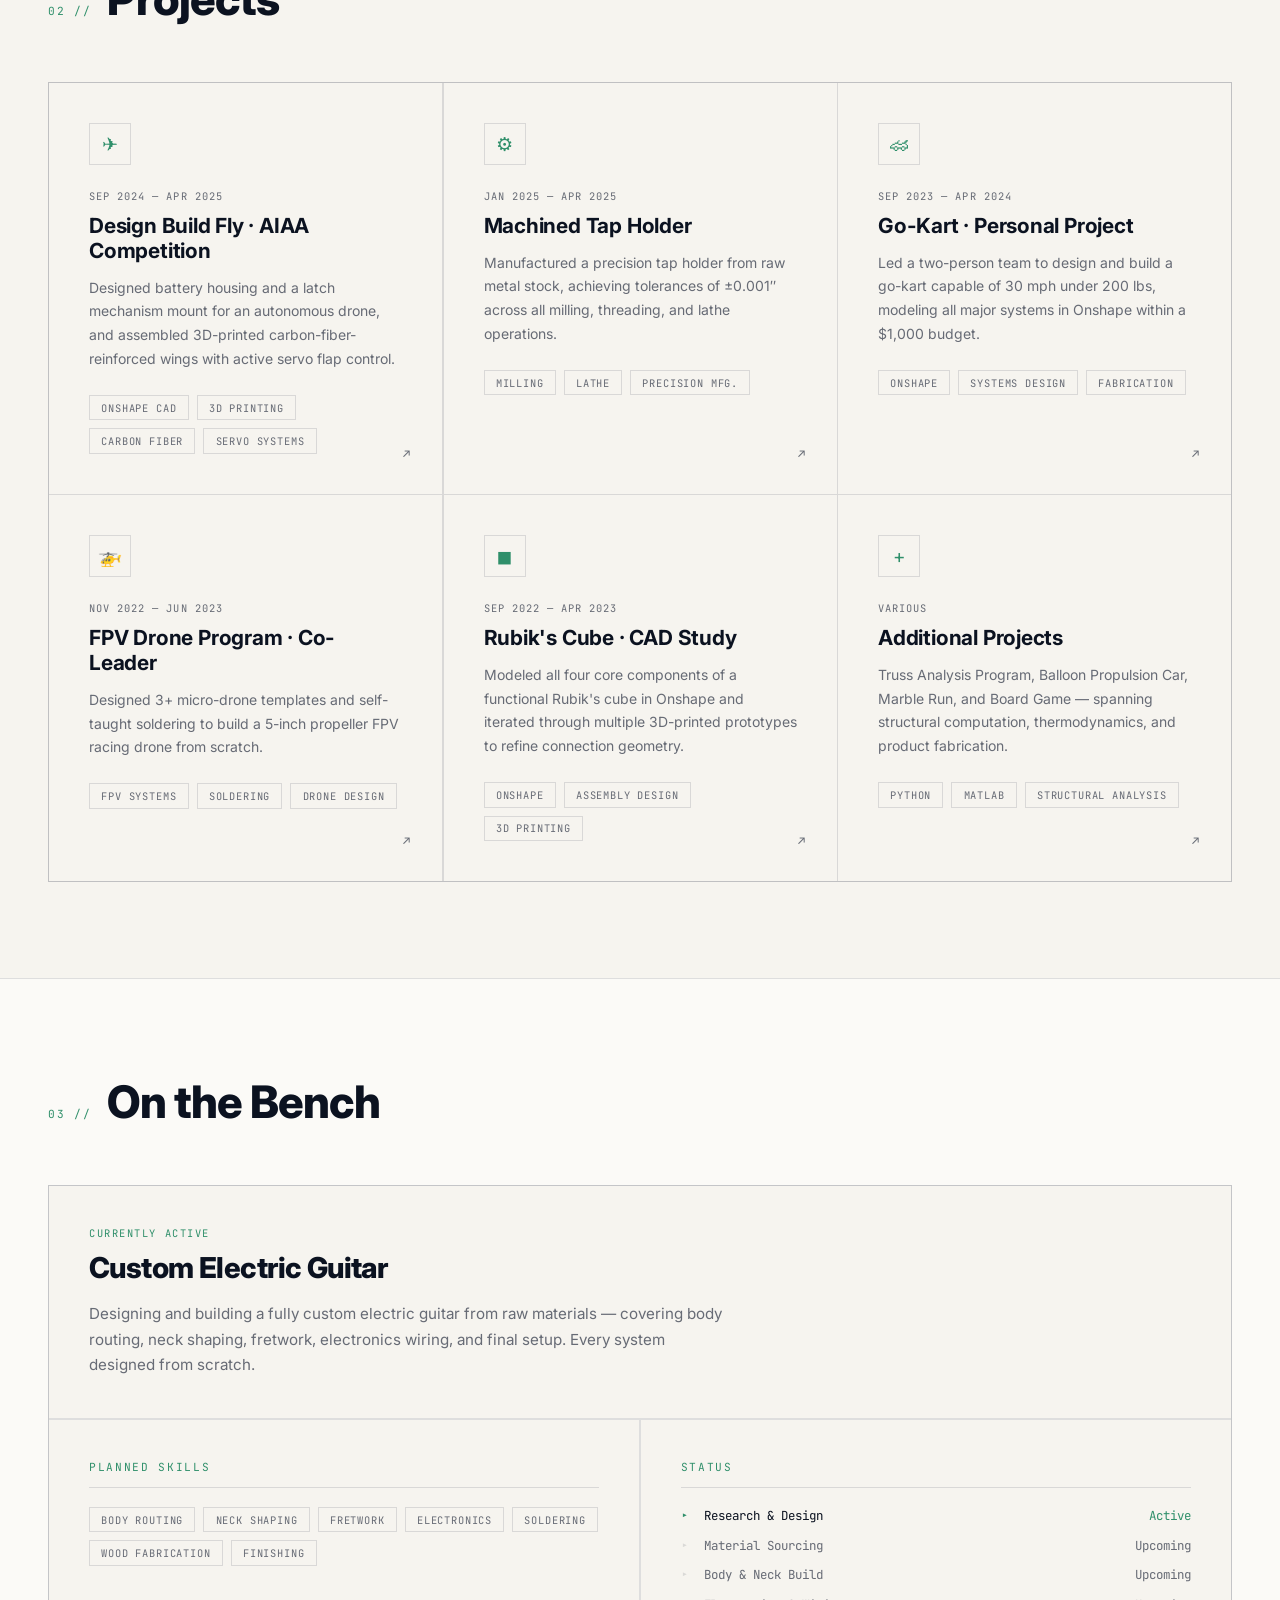
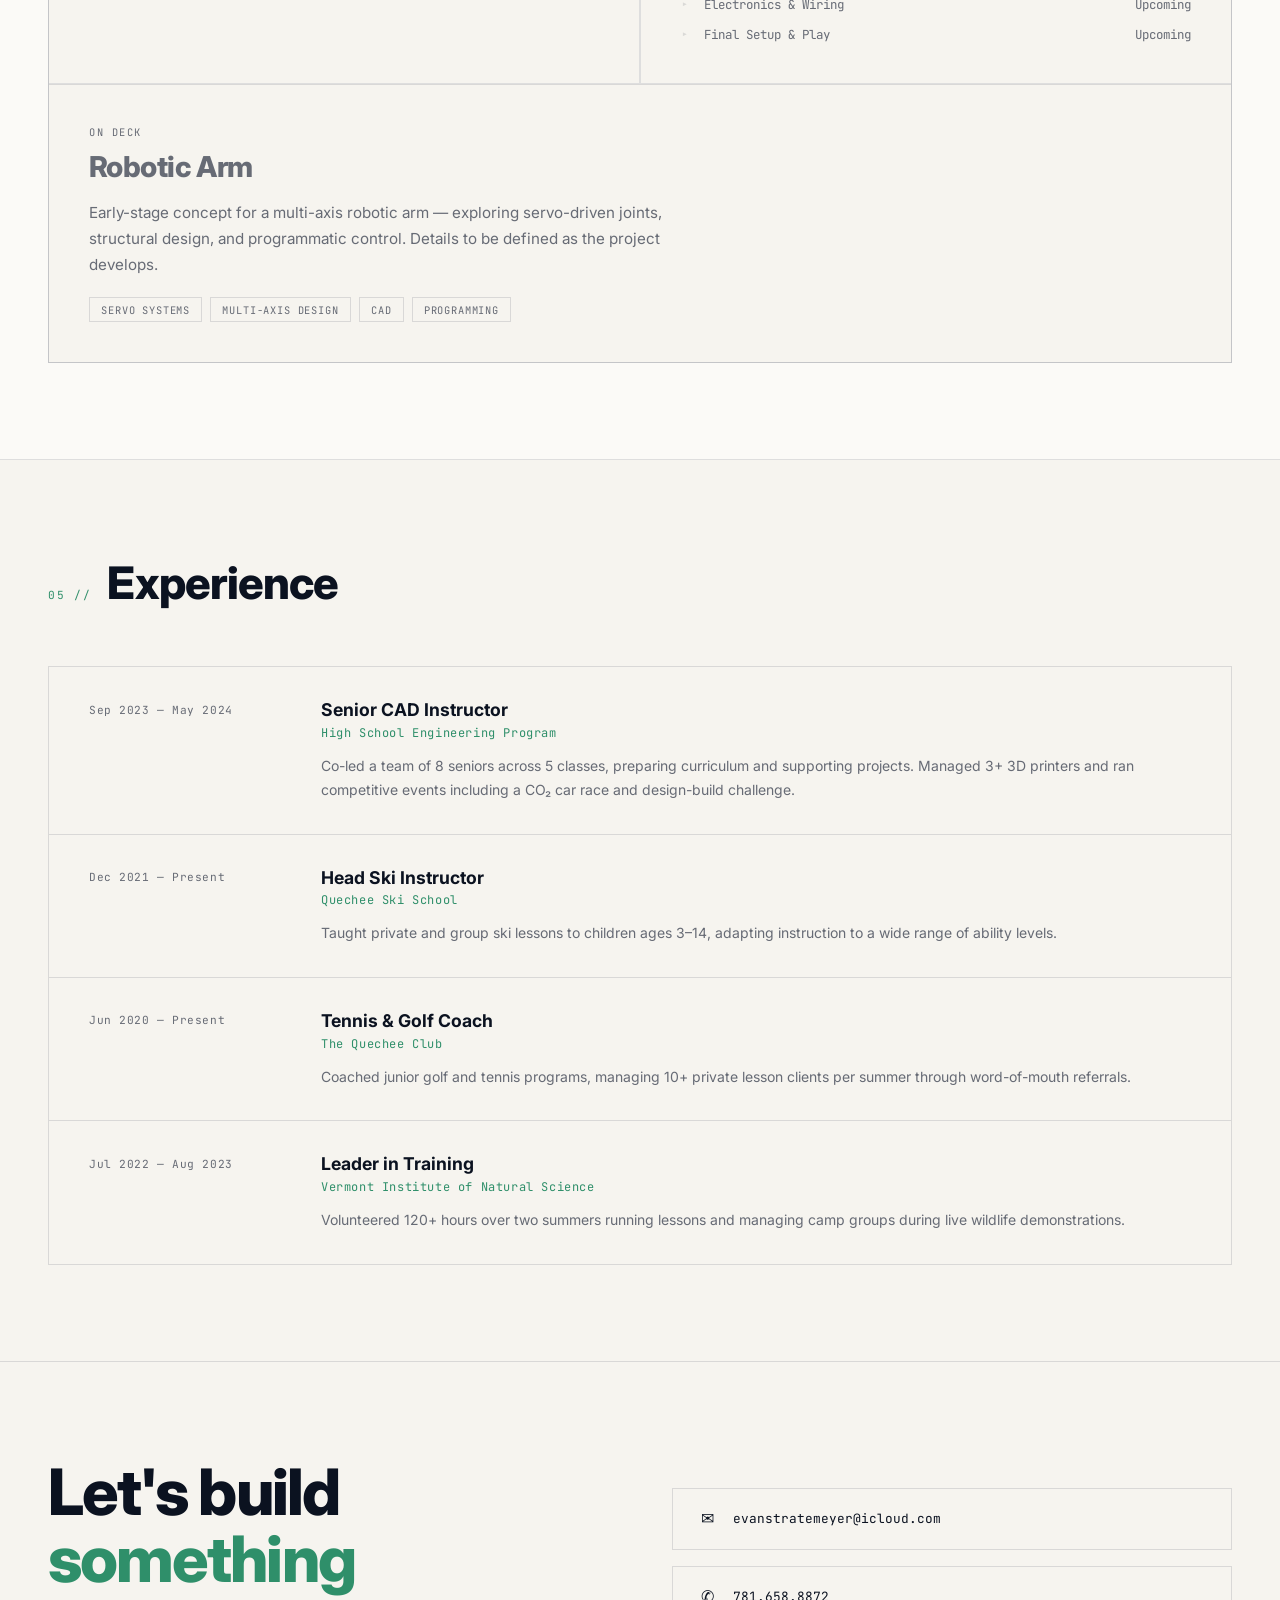
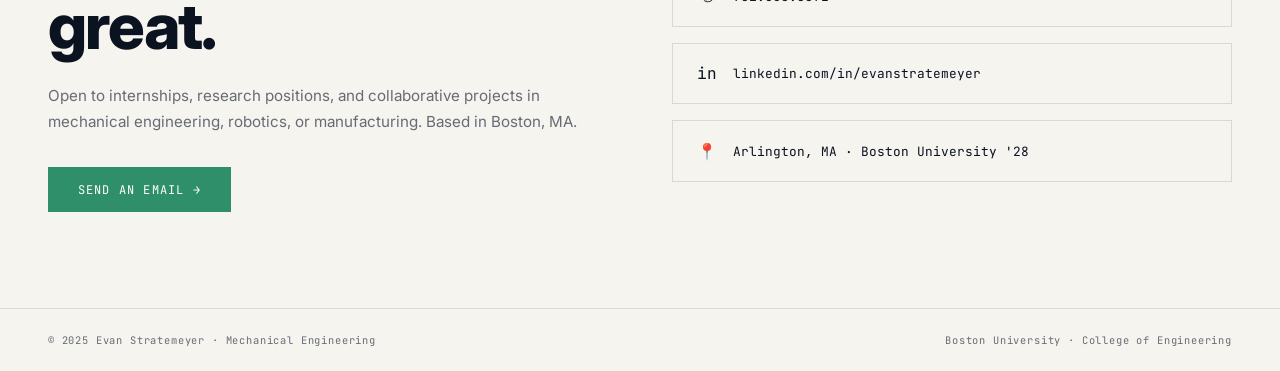
==== commit 3e0a8fd9: "remove resume slide" ====
--- a/index.html
+++ b/index.html
@@ -15,7 +15,6 @@
         <li><a href="#aboutme">About Me</a></li>
         <li><a href="#projects">Projects</a></li>
         <li><a href="#experience">Experience</a></li>
-        <li><a href="resume.html">Resume</a></li>
         <li><a href="#contact">Contact</a></li>
       </ul>
     </nav>
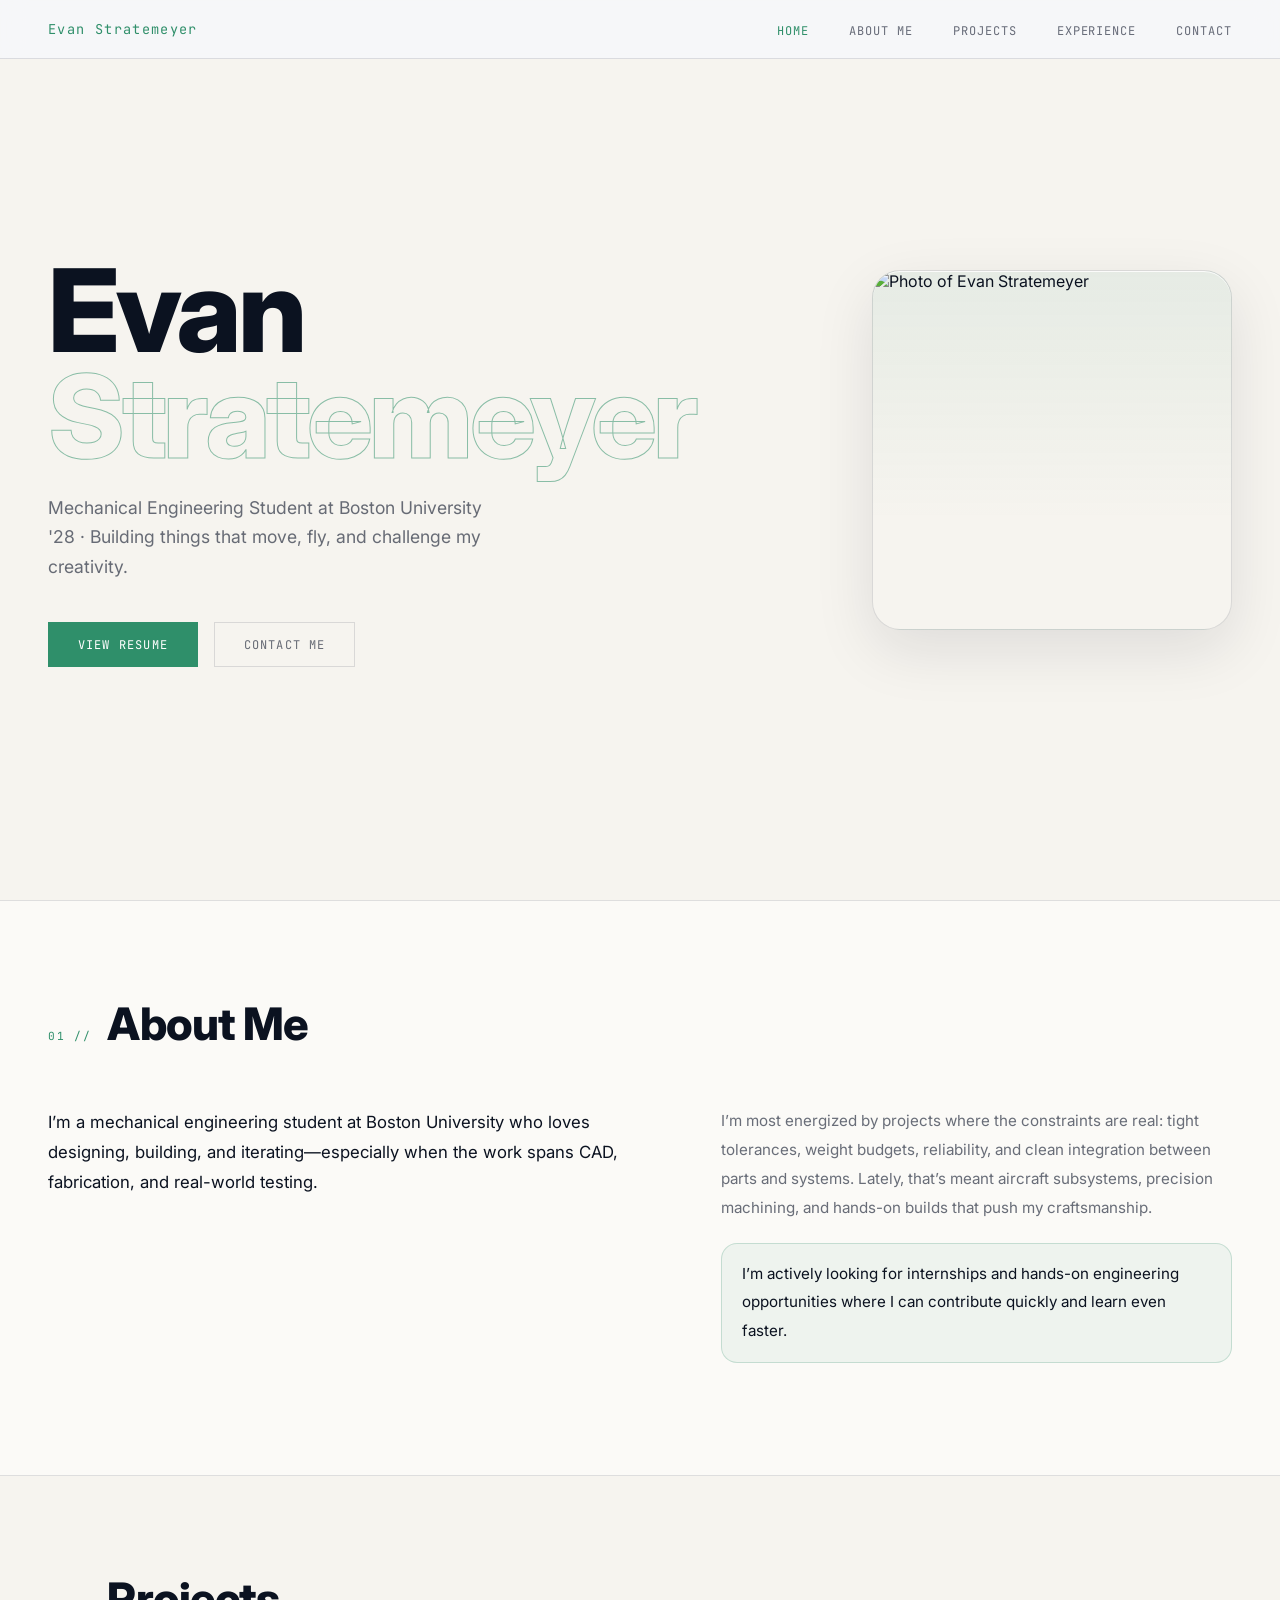
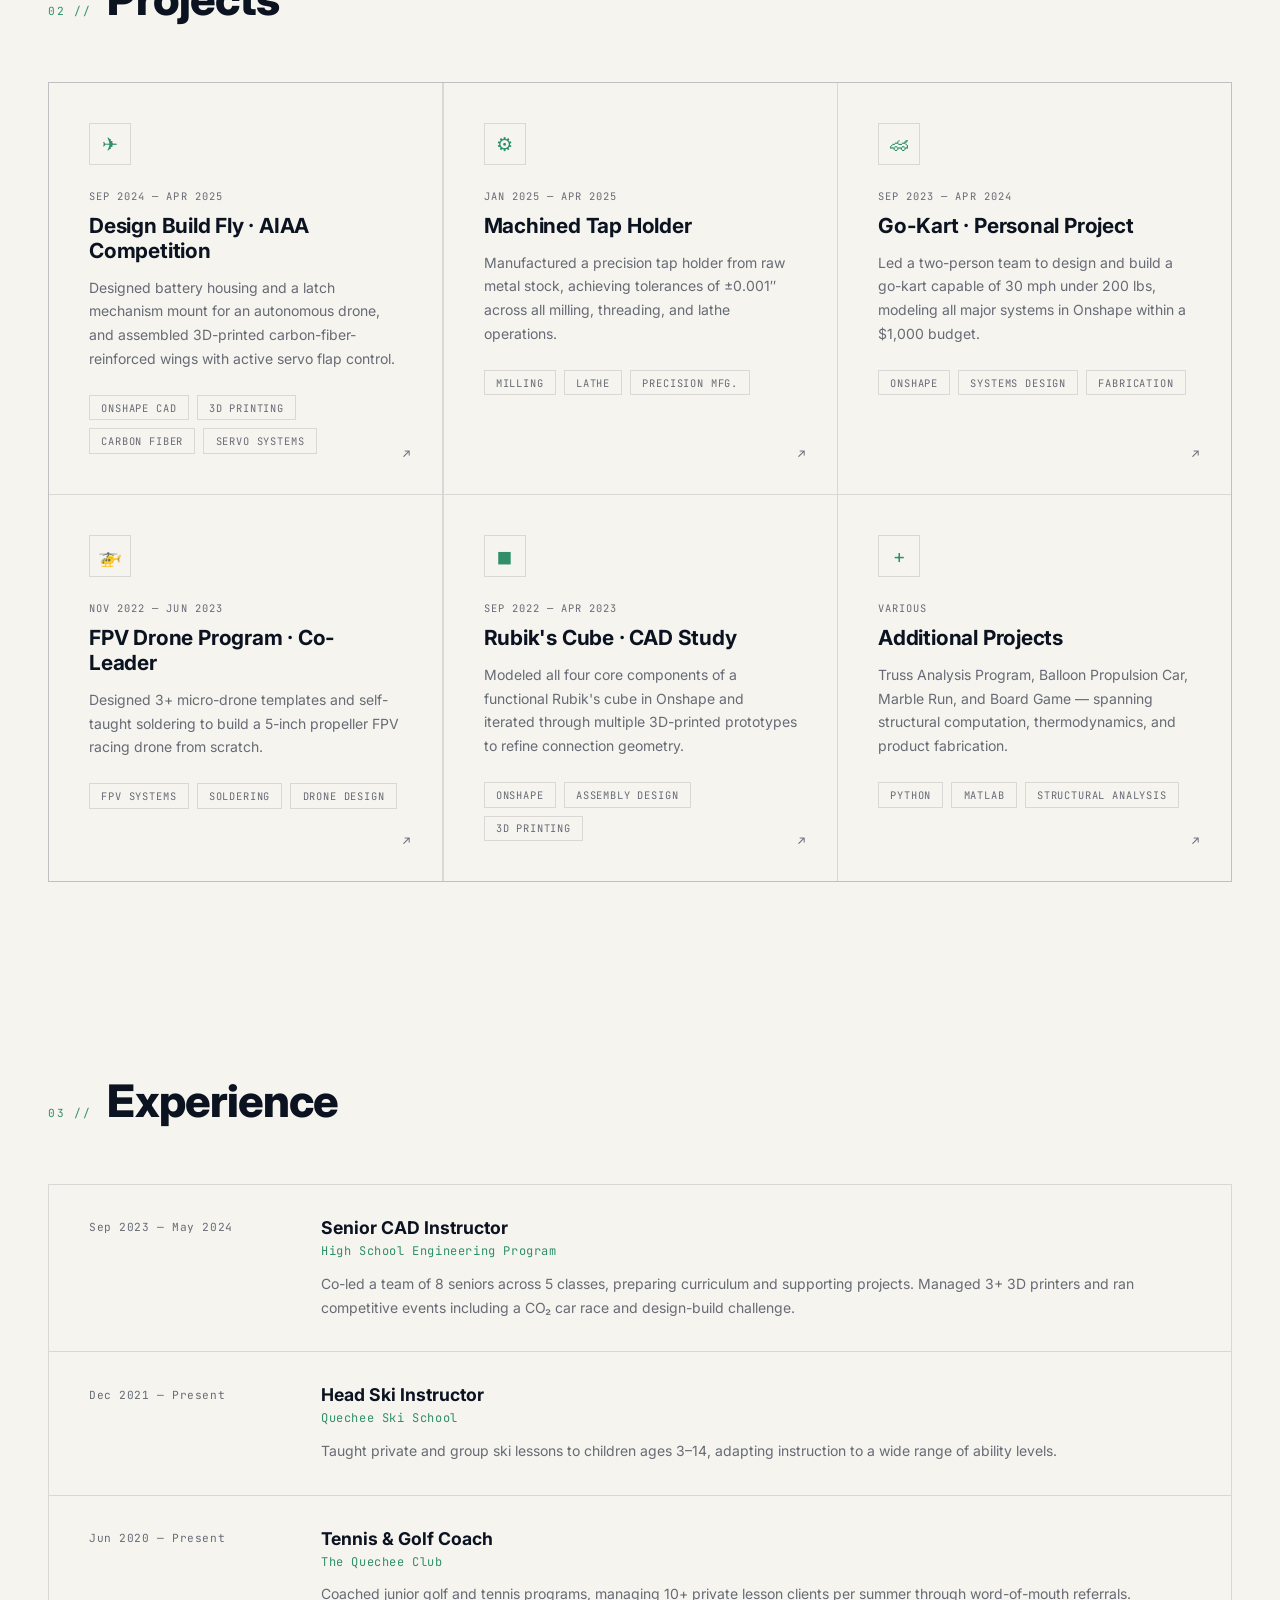
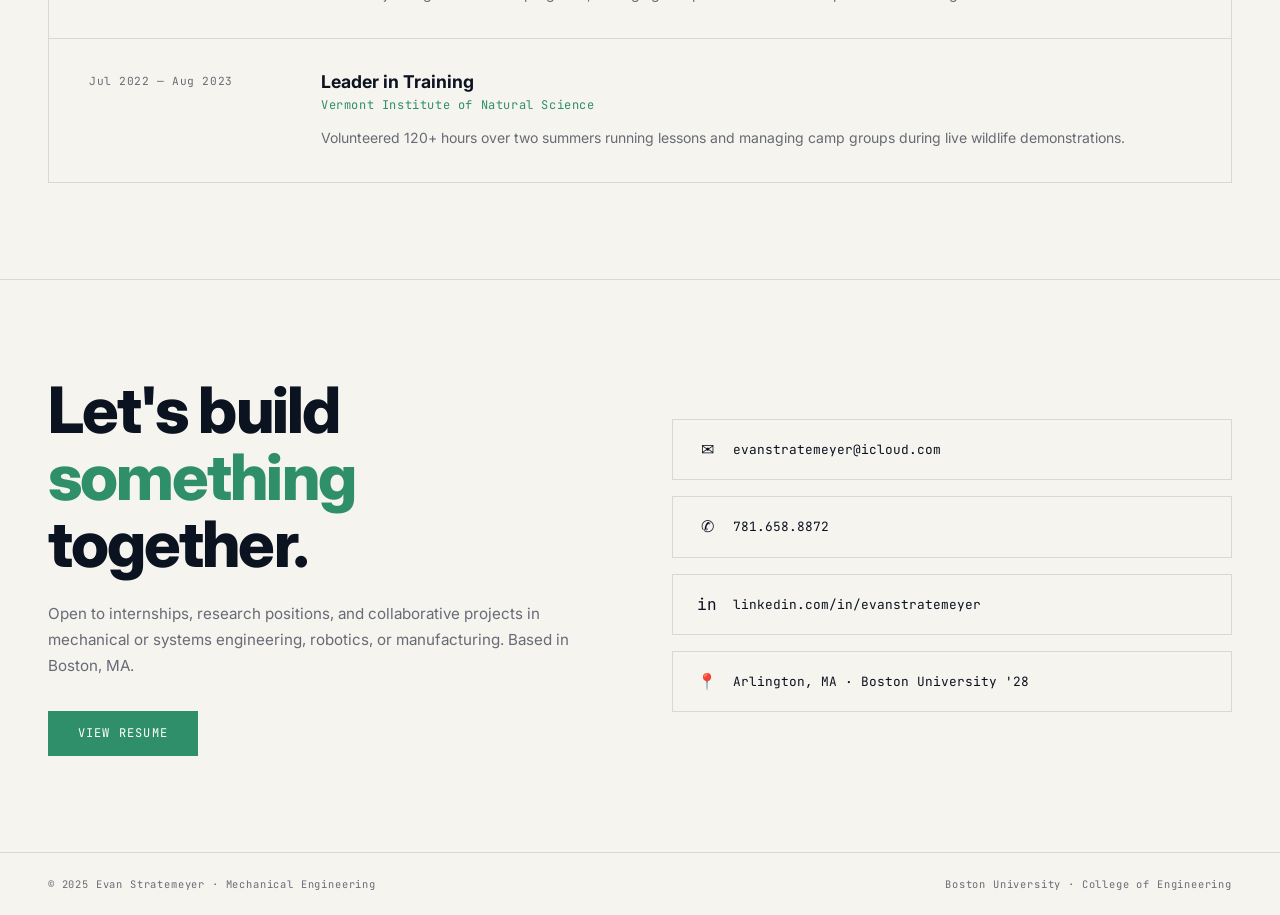
==== commit 2aa841c8: "buttons changed and page format updated" ====
--- a/index.html
+++ b/index.html
@@ -3,7 +3,7 @@
   <head>
     <meta charset="UTF-8" />
     <meta name="viewport" content="width=device-width, initial-scale=1.0" />
-    <title>Evan Stratemeyer — Mechanical Engineering</title>
+    <title>Evan Stratemeyer</title>
     <link rel="stylesheet" href="css/styles.css" />
   </head>
   <body>
@@ -31,8 +31,21 @@
           Mechanical Engineering Student at Boston University '28 · Building
           things that move, fly, and challenge my creativity.
         </p>
-        <div class="hero-actions reveal">
-          <a href="#projects" class="btn btn-primary">View Projects</a>
+        <div
+          style="
+            display: flex;
+            gap: 1rem;
+            flex-wrap: wrap;
+            opacity: 0;
+            animation: fadeUp 0.6s ease forwards 0.8s;
+          "
+        >
+          <a
+            href="assets/Evan_Stratemeyer_Resume.pdf"
+            target="_blank"
+            class="btn btn-primary"
+            >View Resume</a
+          >
           <a href="#contact" class="btn btn-secondary">Contact Me</a>
         </div>
       </div>
@@ -185,93 +198,10 @@
       </div>
     </section>
 
-    <!-- ON THE BENCH -->
-    <section id="bench" class="section-surface">
-      <div class="section-header reveal">
-        <span class="section-num">03 //</span>
-        <h2 class="section-title">On the Bench</h2>
-      </div>
-
-      <div class="bench-grid">
-        <!-- GUITAR — active project -->
-        <div class="bench-card bench-card-wide reveal">
-          <div class="bench-label">Currently Active</div>
-          <h3 class="bench-title">Custom Electric Guitar</h3>
-          <p class="bench-text">
-            Designing and building a fully custom electric guitar from raw
-            materials — covering body routing, neck shaping, fretwork,
-            electronics wiring, and final setup. Every system designed from
-            scratch.
-          </p>
-        </div>
-
-        <div class="bench-card reveal">
-          <div class="bench-subhead">Planned Skills</div>
-          <div class="bench-tags">
-            <span class="tag">Body Routing</span>
-            <span class="tag">Neck Shaping</span>
-            <span class="tag">Fretwork</span>
-            <span class="tag">Electronics</span>
-            <span class="tag">Soldering</span>
-            <span class="tag">Wood Fabrication</span>
-            <span class="tag">Finishing</span>
-          </div>
-        </div>
-
-        <div class="bench-card reveal">
-          <div class="bench-subhead">Status</div>
-          <div class="bench-status">
-            <div class="bench-status-row is-active">
-              <span class="bench-status-bullet">▸</span>
-              <span class="bench-status-step">Research & Design</span>
-              <span class="bench-status-state">Active</span>
-            </div>
-            <div class="bench-status-row">
-              <span class="bench-status-bullet">▸</span>
-              <span class="bench-status-step">Material Sourcing</span>
-              <span class="bench-status-state">Upcoming</span>
-            </div>
-            <div class="bench-status-row">
-              <span class="bench-status-bullet">▸</span>
-              <span class="bench-status-step">Body & Neck Build</span>
-              <span class="bench-status-state">Upcoming</span>
-            </div>
-            <div class="bench-status-row">
-              <span class="bench-status-bullet">▸</span>
-              <span class="bench-status-step">Electronics & Wiring</span>
-              <span class="bench-status-state">Upcoming</span>
-            </div>
-            <div class="bench-status-row">
-              <span class="bench-status-bullet">▸</span>
-              <span class="bench-status-step">Final Setup & Play</span>
-              <span class="bench-status-state">Upcoming</span>
-            </div>
-          </div>
-        </div>
-
-        <!-- ROBOTIC ARM — on deck -->
-        <div class="bench-card bench-card-wide bench-card-divider reveal">
-          <div class="bench-label is-muted">On Deck</div>
-          <h3 class="bench-title is-muted">Robotic Arm</h3>
-          <p class="bench-text">
-            Early-stage concept for a multi-axis robotic arm — exploring
-            servo-driven joints, structural design, and programmatic control.
-            Details to be defined as the project develops.
-          </p>
-          <div class="bench-tags bench-tags-spaced">
-            <span class="tag">Servo Systems</span>
-            <span class="tag">Multi-Axis Design</span>
-            <span class="tag">CAD</span>
-            <span class="tag">Programming</span>
-          </div>
-        </div>
-      </div>
-    </section>
-
     <!-- EXPERIENCE -->
     <section id="experience">
       <div class="section-header reveal">
-        <span class="section-num">05 //</span>
+        <span class="section-num">03 //</span>
         <h2 class="section-title">Experience</h2>
       </div>
       <div class="exp-list reveal">
@@ -329,15 +259,18 @@
       <div class="contact-grid">
         <div class="reveal">
           <h2 class="contact-headline">
-            Let's build<br /><span>something</span><br />great.
+            Let's build<br /><span>something</span><br />together.
           </h2>
           <p class="contact-body">
             Open to internships, research positions, and collaborative projects
-            in mechanical engineering, robotics, or manufacturing. Based in
-            Boston, MA.
-          </p>
-          <a href="mailto:evanstratemeyer@icloud.com" class="btn btn-primary"
-            >Send an Email →</a
+            in mechanical or systems engineering, robotics, or manufacturing.
+            Based in Boston, MA.
+          </p>
+          <a
+            href="assets/Evan_Stratemeyer_Resume.pdf"
+            target="_blank"
+            class="btn btn-primary"
+            >View Resume</a
           >
         </div>
         <div class="contact-links reveal">
--- a/css/styles.css
+++ b/css/styles.css
@@ -2,7 +2,7 @@
    EVAN STRATEMEYER — Portfolio Styles
    ========================================= */
 
-@import url('https://fonts.googleapis.com/css2?family=Inter:wght@400;500;600;700;800&family=JetBrains+Mono:wght@400;600;700&display=swap');
+@import url("https://fonts.googleapis.com/css2?family=Inter:wght@400;500;600;700;800&family=JetBrains+Mono:wght@400;600;700&display=swap");
 
 /* -----------------------------------------
    CSS VARIABLES
@@ -11,20 +11,30 @@
   --bg: #f6f4ef;
   --surface: #fbfaf7;
   --border: rgba(15, 23, 42, 0.12);
-  --accent: #2f8f6a;   /* sage green */
-  --accent2: #45b08a;  /* brighter highlight */
+  --accent: #2f8f6a; /* sage green */
+  --accent2: #45b08a; /* brighter highlight */
   --accent-rgb: 47, 143, 106;
   --text: #0b1220;
   --muted: rgba(15, 23, 42, 0.62);
-  --mono: 'JetBrains Mono', ui-monospace, SFMono-Regular, Menlo, Monaco, Consolas, 'Liberation Mono', 'Courier New', monospace;
-  --sans: 'Inter', ui-sans-serif, system-ui, -apple-system, BlinkMacSystemFont, 'Segoe UI', Roboto, Helvetica, Arial, 'Apple Color Emoji', 'Segoe UI Emoji';
+  --mono:
+    "JetBrains Mono", ui-monospace, SFMono-Regular, Menlo, Monaco, Consolas,
+    "Liberation Mono", "Courier New", monospace;
+  --sans:
+    "Inter", ui-sans-serif, system-ui, -apple-system, BlinkMacSystemFont,
+    "Segoe UI", Roboto, Helvetica, Arial, "Apple Color Emoji", "Segoe UI Emoji";
 }
 
 /* -----------------------------------------
    RESET & BASE
 ----------------------------------------- */
-* { margin: 0; padding: 0; box-sizing: border-box; }
-html { scroll-behavior: smooth; }
+* {
+  margin: 0;
+  padding: 0;
+  box-sizing: border-box;
+}
+html {
+  scroll-behavior: smooth;
+}
 
 body {
   background: var(--bg);
@@ -46,7 +56,9 @@
   overflow: hidden;
 }
 
-.hero-content { max-width: 900px; }
+.hero-content {
+  max-width: 900px;
+}
 
 .hero-kicker {
   font-family: var(--mono);
@@ -89,9 +101,13 @@
   aspect-ratio: 1 / 1;
   border-radius: 28px;
   border: 1px solid var(--border);
-  background: linear-gradient(180deg, rgba(var(--accent-rgb), 0.08), transparent 70%);
+  background: linear-gradient(
+    180deg,
+    rgba(var(--accent-rgb), 0.08),
+    transparent 70%
+  );
   box-shadow:
-    0 20px 60px rgba(15, 23, 42, 0.10),
+    0 20px 60px rgba(15, 23, 42, 0.1),
     0 1px 0 rgba(255, 255, 255, 0.8) inset;
   overflow: hidden;
   flex: 0 0 auto;
@@ -109,7 +125,9 @@
 ----------------------------------------- */
 nav {
   position: fixed;
-  top: 0; left: 0; right: 0;
+  top: 0;
+  left: 0;
+  right: 0;
   z-index: 100;
   display: flex;
   align-items: center;
@@ -144,50 +162,8 @@
   transition: color 0.2s;
 }
 
-.nav-links a:hover { color: var(--accent); }
-.nav-links a[aria-current="page"] { color: var(--accent); }
-
-/* -----------------------------------------
-   RESUME PAGE
------------------------------------------ */
-.resume-hero {
-  position: relative;
-  z-index: 1;
-  padding: 7rem 3rem 3rem;
-  border-bottom: 1px solid var(--border);
-}
-
-.resume-hero-top {
-  display: flex;
-  align-items: flex-end;
-  justify-content: space-between;
-  flex-wrap: wrap;
-  gap: 2rem;
-  margin-top: 1.5rem;
-}
-
-.resume-kicker {
-  font-family: var(--mono);
-  font-size: 0.75rem;
-  color: var(--accent);
-  letter-spacing: 0.2em;
-  text-transform: uppercase;
-  margin-bottom: 0.8rem;
-}
-
-.resume-viewer {
-  position: relative;
-  z-index: 1;
-  padding: 2rem 3rem;
-}
-
-.resume-frame {
-  width: 100%;
-  height: min(1150px, 78vh);
-  min-height: 720px;
-  border: 1px solid var(--border);
-  display: block;
-  background: var(--surface);
+.nav-links a:hover {
+  color: var(--accent);
 }
 
 /* -----------------------------------------
@@ -286,7 +262,9 @@
   line-height: 1.9;
 }
 
-.about-details p { margin-bottom: 1rem; }
+.about-details p {
+  margin-bottom: 1rem;
+}
 
 .about-callout {
   margin-top: 1.25rem;
@@ -313,8 +291,12 @@
   padding: 2.5rem;
 }
 
-.bench-card-wide { grid-column: span 2; }
-.bench-card-divider { border-top: 1px solid var(--border); }
+.bench-card-wide {
+  grid-column: span 2;
+}
+.bench-card-divider {
+  border-top: 1px solid var(--border);
+}
 
 .bench-label {
   font-family: var(--mono);
@@ -325,7 +307,9 @@
   margin-bottom: 0.6rem;
 }
 
-.bench-label.is-muted { color: var(--muted); }
+.bench-label.is-muted {
+  color: var(--muted);
+}
 
 .bench-title {
   font-size: 1.8rem;
@@ -334,7 +318,9 @@
   margin-bottom: 1rem;
 }
 
-.bench-title.is-muted { color: var(--muted); }
+.bench-title.is-muted {
+  color: var(--muted);
+}
 
 .bench-text {
   font-size: 0.95rem;
@@ -360,7 +346,9 @@
   gap: 0.5rem;
 }
 
-.bench-tags-spaced { margin-top: 1.2rem; }
+.bench-tags-spaced {
+  margin-top: 1.2rem;
+}
 
 .bench-status {
   display: flex;
@@ -377,19 +365,29 @@
   color: var(--muted);
 }
 
-.bench-status-row.is-active { color: var(--text); }
-
-.bench-status-bullet { color: var(--border); }
-.bench-status-row.is-active .bench-status-bullet { color: var(--accent); }
-
-.bench-status-step { color: inherit; }
+.bench-status-row.is-active {
+  color: var(--text);
+}
+
+.bench-status-bullet {
+  color: var(--border);
+}
+.bench-status-row.is-active .bench-status-bullet {
+  color: var(--accent);
+}
+
+.bench-status-step {
+  color: inherit;
+}
 
 .bench-status-state {
   margin-left: auto;
   color: var(--muted);
 }
 
-.bench-status-row.is-active .bench-status-state { color: var(--accent); }
+.bench-status-row.is-active .bench-status-state {
+  color: var(--accent);
+}
 
 /* -----------------------------------------
    STATS BAR
@@ -410,11 +408,21 @@
   animation: fadeUp 0.5s ease forwards;
 }
 
-.stat:last-child { border-right: none; }
-.stat:nth-child(1) { animation-delay: 0.2s; }
-.stat:nth-child(2) { animation-delay: 0.35s; }
-.stat:nth-child(3) { animation-delay: 0.5s; }
-.stat:nth-child(4) { animation-delay: 0.65s; }
+.stat:last-child {
+  border-right: none;
+}
+.stat:nth-child(1) {
+  animation-delay: 0.2s;
+}
+.stat:nth-child(2) {
+  animation-delay: 0.35s;
+}
+.stat:nth-child(3) {
+  animation-delay: 0.5s;
+}
+.stat:nth-child(4) {
+  animation-delay: 0.65s;
+}
 
 .stat-num {
   font-size: 2.2rem;
@@ -456,16 +464,24 @@
 }
 
 .project-card::before {
-  content: '';
+  content: "";
   position: absolute;
   inset: 0;
-  background: linear-gradient(135deg, rgba(var(--accent-rgb), 0.08) 0%, transparent 60%);
+  background: linear-gradient(
+    135deg,
+    rgba(var(--accent-rgb), 0.08) 0%,
+    transparent 60%
+  );
   opacity: 0;
   transition: opacity 0.3s;
 }
 
-.project-card:hover { background: var(--surface); }
-.project-card:hover::before { opacity: 1; }
+.project-card:hover {
+  background: var(--surface);
+}
+.project-card:hover::before {
+  opacity: 1;
+}
 
 .project-arrow {
   position: absolute;
@@ -474,7 +490,9 @@
   font-family: var(--mono);
   font-size: 0.75rem;
   color: var(--muted);
-  transition: color 0.2s, transform 0.2s;
+  transition:
+    color 0.2s,
+    transform 0.2s;
 }
 
 .project-card:hover .project-arrow {
@@ -495,7 +513,9 @@
   transition: border-color 0.2s;
 }
 
-.project-card:hover .project-icon { border-color: var(--accent); }
+.project-card:hover .project-icon {
+  border-color: var(--accent);
+}
 
 .project-date {
   font-family: var(--mono);
@@ -605,10 +625,12 @@
   height: 100%;
   background: var(--accent);
   width: 0;
-  transition: width 1.2s cubic-bezier(0.16,1,0.3,1);
-}
-
-.skill-bar-fill.animate { width: var(--fill); }
+  transition: width 1.2s cubic-bezier(0.16, 1, 0.3, 1);
+}
+
+.skill-bar-fill.animate {
+  width: var(--fill);
+}
 
 /* -----------------------------------------
    EXPERIENCE
@@ -628,8 +650,12 @@
   transition: background 0.2s;
 }
 
-.exp-item:last-child { border-bottom: none; }
-.exp-item:hover { background: var(--surface); }
+.exp-item:last-child {
+  border-bottom: none;
+}
+.exp-item:hover {
+  background: var(--surface);
+}
 
 .exp-date {
   font-family: var(--mono);
@@ -682,7 +708,9 @@
   margin-bottom: 1.5rem;
 }
 
-.contact-headline span { color: var(--accent); }
+.contact-headline span {
+  color: var(--accent);
+}
 
 .contact-body {
   font-size: 0.95rem;
@@ -774,9 +802,13 @@
   transition: color 0.2s;
 }
 
-.back-link:hover { color: var(--accent); }
-
-.project-hero-content { width: 100%; }
+.back-link:hover {
+  color: var(--accent);
+}
+
+.project-hero-content {
+  width: 100%;
+}
 
 .project-hero-meta {
   display: flex;
@@ -836,8 +868,12 @@
   border-bottom: 1px solid var(--border);
 }
 
-.project-section-title-spaced { margin-top: 2rem; }
-.project-section-title-spaced-lg { margin-top: 2.5rem; }
+.project-section-title-spaced {
+  margin-top: 2rem;
+}
+.project-section-title-spaced-lg {
+  margin-top: 2.5rem;
+}
 
 .project-text {
   font-size: 0.95rem;
@@ -846,7 +882,9 @@
   margin-bottom: 2rem;
 }
 
-.project-text p { margin-bottom: 1rem; }
+.project-text p {
+  margin-bottom: 1rem;
+}
 
 .highlight-box {
   border: 1px solid rgba(var(--accent-rgb), 0.22);
@@ -922,7 +960,9 @@
   text-transform: uppercase;
 }
 
-.photo-placeholder .photo-icon { font-size: 1.5rem; }
+.photo-placeholder .photo-icon {
+  font-size: 1.5rem;
+}
 
 .project-image {
   width: 100%;
@@ -946,7 +986,9 @@
   transition: background 0.2s;
 }
 
-.next-project:hover { background: var(--surface); }
+.next-project:hover {
+  background: var(--surface);
+}
 
 .next-label {
   font-family: var(--mono);
@@ -968,20 +1010,30 @@
   transition: transform 0.2s;
 }
 
-.next-project:hover .next-arrow { transform: translateX(6px); }
+.next-project:hover .next-arrow {
+  transform: translateX(6px);
+}
 
 /* -----------------------------------------
    ANIMATIONS
 ----------------------------------------- */
 @keyframes fadeUp {
-  from { opacity: 0; transform: translateY(20px); }
-  to { opacity: 1; transform: translateY(0); }
+  from {
+    opacity: 0;
+    transform: translateY(20px);
+  }
+  to {
+    opacity: 1;
+    transform: translateY(0);
+  }
 }
 
 .reveal {
   opacity: 0;
   transform: translateY(24px);
-  transition: opacity 0.6s ease, transform 0.6s ease;
+  transition:
+    opacity 0.6s ease,
+    transform 0.6s ease;
 }
 
 .reveal.visible {
@@ -993,27 +1045,88 @@
    RESPONSIVE
 ----------------------------------------- */
 @media (max-width: 768px) {
-  nav { padding: 1rem 1.5rem; }
-  .nav-links { display: none; }
-  section { padding: 4rem 1.5rem; }
-  .stats-bar { flex-wrap: wrap; }
-  .stat { flex: 50%; border-right: 1px solid var(--border); }
-  .projects-grid { grid-template-columns: 1fr; }
-  .about-layout { grid-template-columns: 1fr; gap: 1.5rem; }
-  .skills-layout { grid-template-columns: 1fr; }
-  .exp-item { grid-template-columns: 1fr; gap: 0.5rem; }
-  .contact-grid { grid-template-columns: 1fr; }
-  footer { flex-direction: column; gap: 0.5rem; text-align: center; }
-  .project-body { grid-template-columns: 1fr; }
-  .project-main { border-right: none; border-bottom: 1px solid var(--border); }
-  .project-hero { padding: 7rem 1.5rem 3rem; }
-  .project-main { padding: 3rem 1.5rem; }
-  .project-sidebar { padding: 3rem 1.5rem; }
-  .next-project { padding: 2rem 1.5rem; }
-  .hero { flex-direction: column; justify-content: center; align-items: flex-start; gap: 2rem; }
-  .hero-photo { width: min(420px, 100%); border-radius: 22px; }
-
-  .resume-hero { padding: 6.5rem 1.5rem 2.5rem; }
-  .resume-viewer { padding: 1.5rem; }
-  .resume-frame { height: 72vh; min-height: 520px; }
-}
+  nav {
+    padding: 1rem 1.5rem;
+  }
+  .nav-links {
+    display: none;
+  }
+  section {
+    padding: 4rem 1.5rem;
+  }
+  .stats-bar {
+    flex-wrap: wrap;
+  }
+  .stat {
+    flex: 50%;
+    border-right: 1px solid var(--border);
+  }
+  .projects-grid {
+    grid-template-columns: 1fr;
+  }
+  .about-layout {
+    grid-template-columns: 1fr;
+    gap: 1.5rem;
+  }
+  .skills-layout {
+    grid-template-columns: 1fr;
+  }
+  .exp-item {
+    grid-template-columns: 1fr;
+    gap: 0.5rem;
+  }
+  .contact-grid {
+    grid-template-columns: 1fr;
+  }
+  footer {
+    flex-direction: column;
+    gap: 0.5rem;
+    text-align: center;
+  }
+  .project-body {
+    grid-template-columns: 1fr;
+  }
+  .project-main {
+    border-right: none;
+    border-bottom: 1px solid var(--border);
+  }
+  .project-hero {
+    padding: 7rem 1.5rem 3rem;
+  }
+  .project-main {
+    padding: 3rem 1.5rem;
+  }
+  .project-sidebar {
+    padding: 3rem 1.5rem;
+  }
+  .next-project {
+    padding: 2rem 1.5rem;
+  }
+  .hero {
+    flex-direction: column;
+    justify-content: center;
+    align-items: flex-start;
+    gap: 2rem;
+  }
+  .hero-photo {
+    width: min(420px, 100%);
+    border-radius: 22px;
+  }
+
+  .resume-hero {
+    padding: 6.5rem 1.5rem 2.5rem;
+  }
+  .resume-viewer {
+    padding: 1.5rem;
+  }
+  .resume-frame {
+    height: 72vh;
+    min-height: 520px;
+  }
+}
+
+@media (max-width: 768px) {
+  .project-hero {
+    grid-template-columns: 1fr !important;
+  }
+}
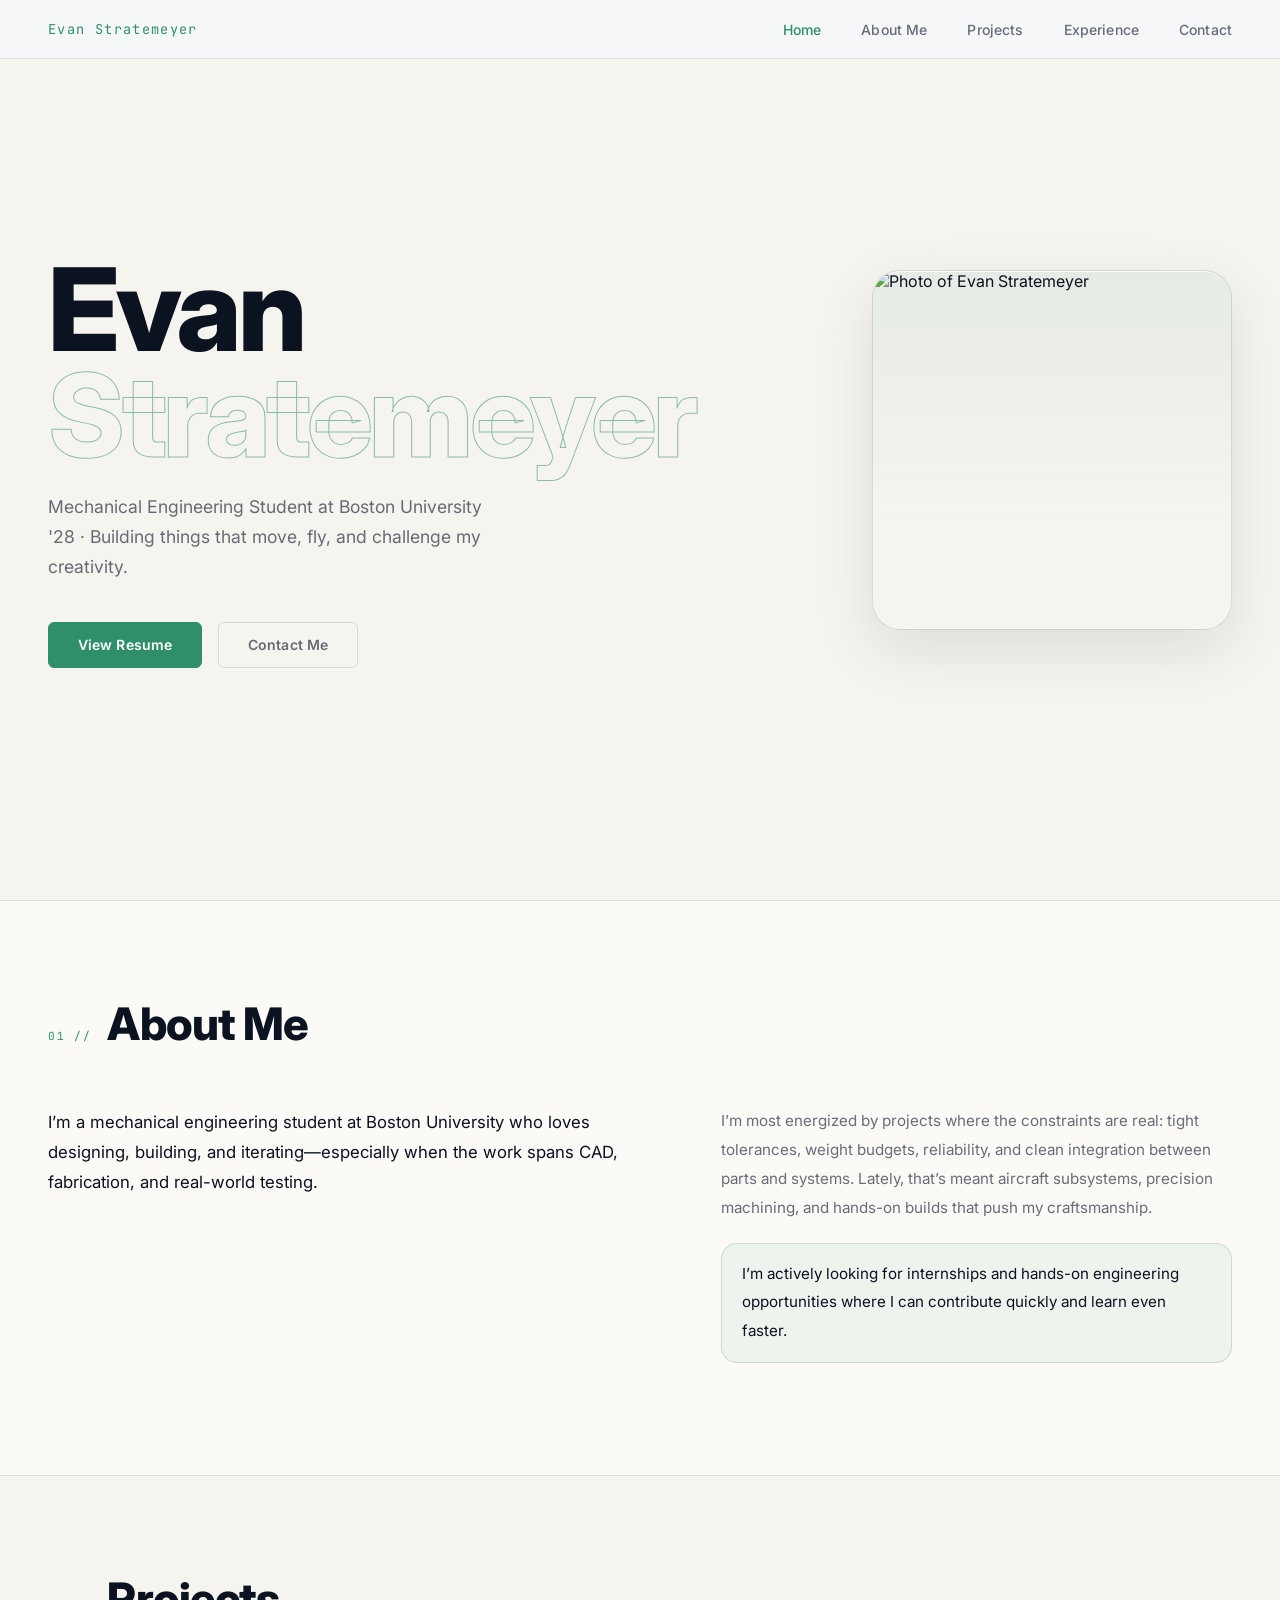
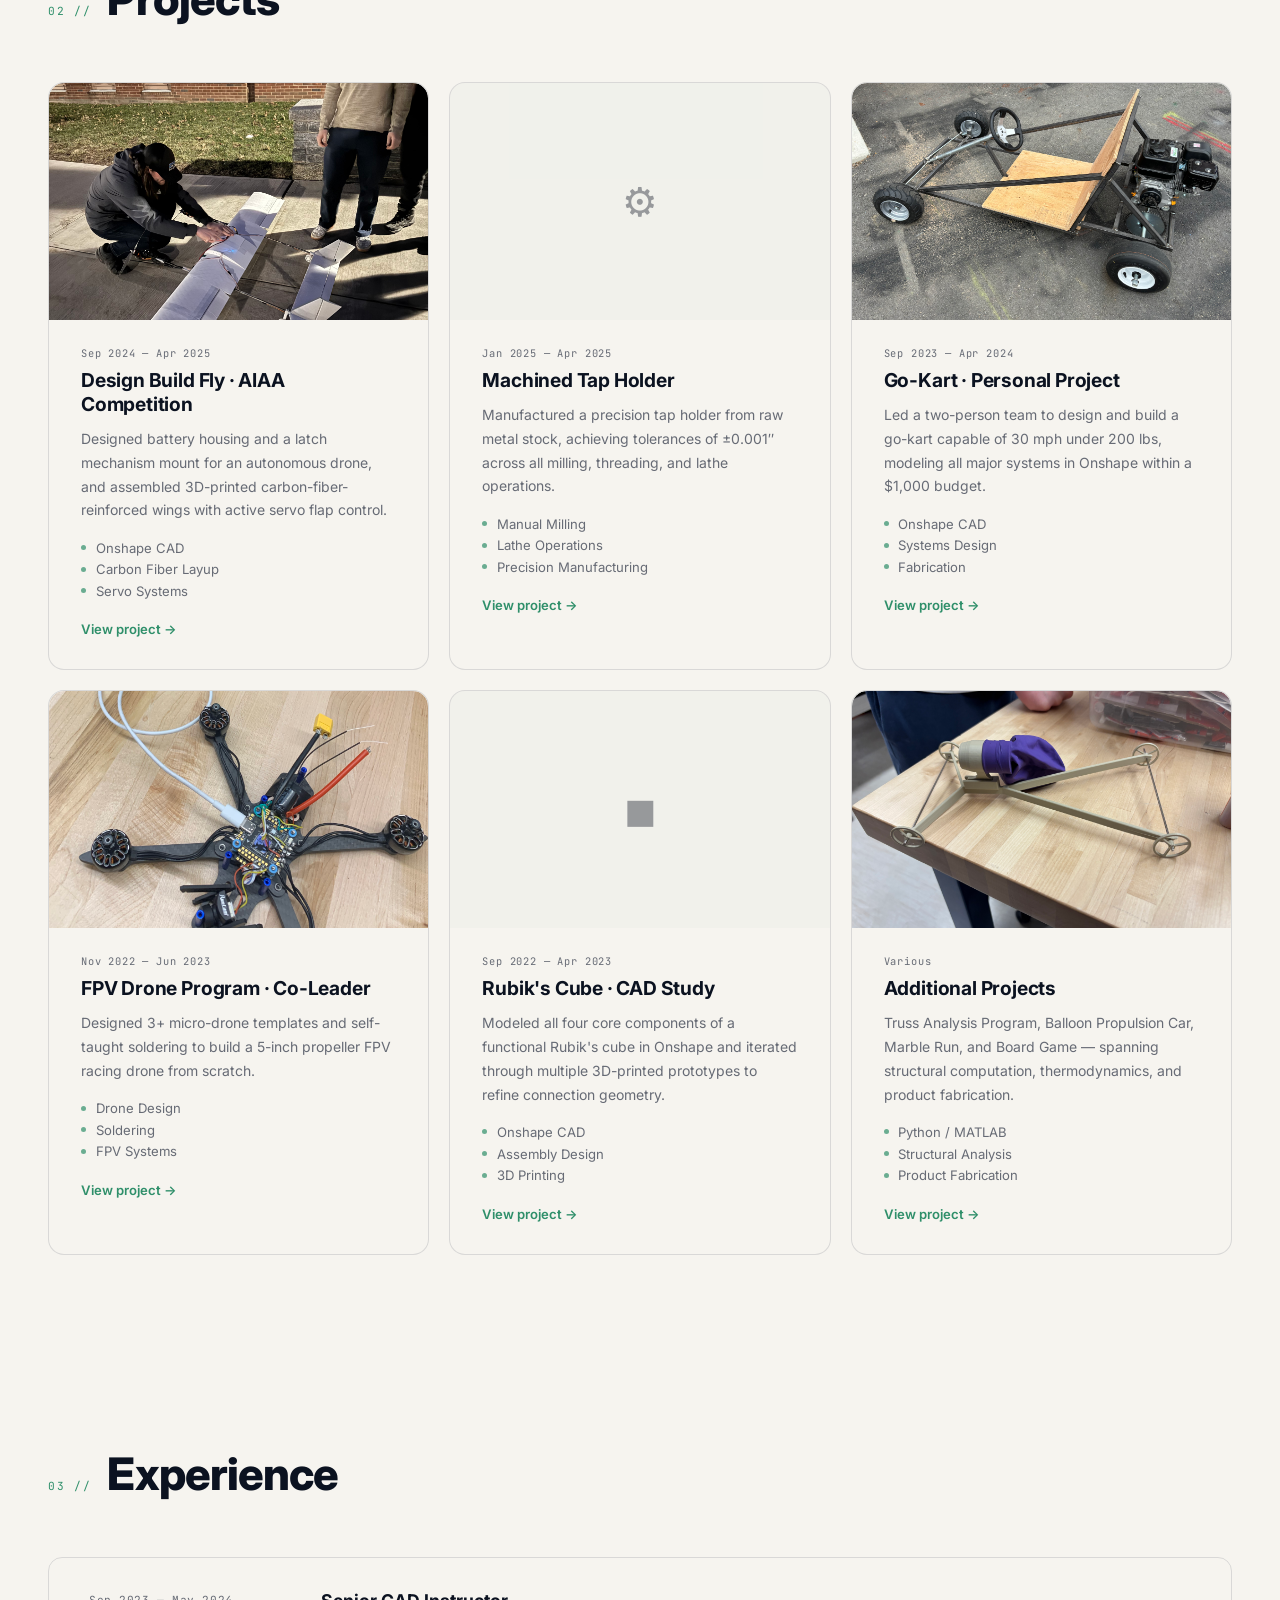
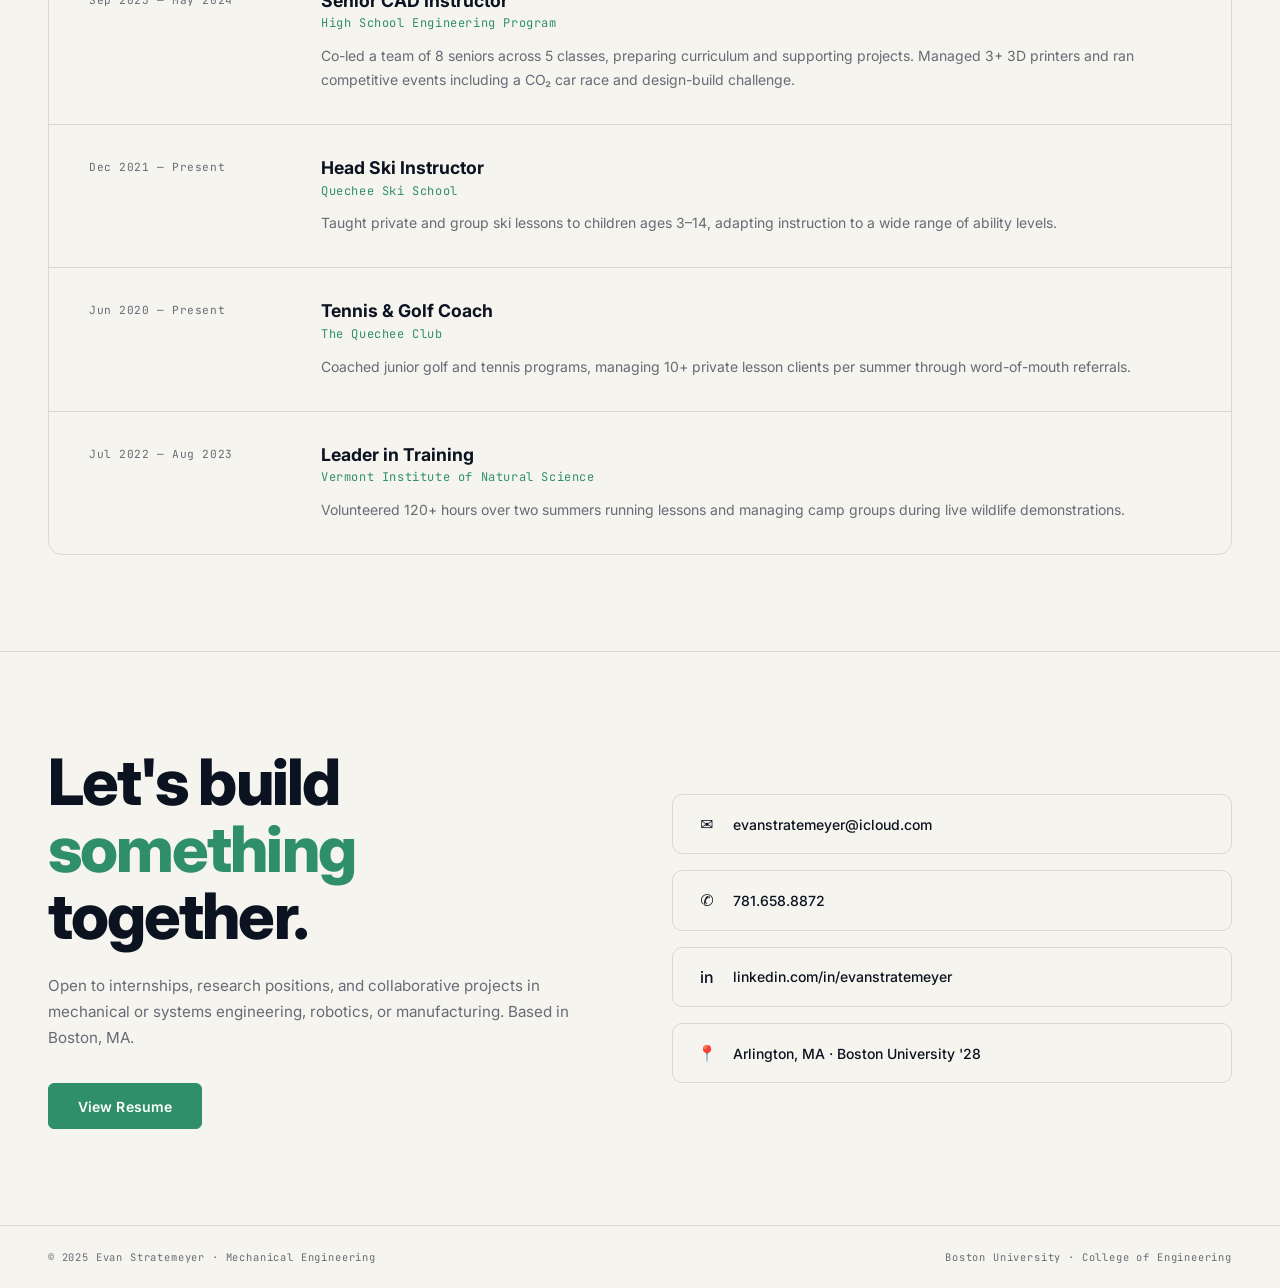
==== commit 3e00e523: "More human + pics" ====
--- a/index.html
+++ b/index.html
@@ -95,105 +95,136 @@
 
       <div class="projects-grid">
         <a href="projects/design-build-fly.html" class="project-card reveal">
-          <div class="project-icon">✈</div>
-          <p class="project-date">Sep 2024 — Apr 2025</p>
-          <h3 class="project-name">Design Build Fly · AIAA Competition</h3>
-          <p class="project-desc">
-            Designed battery housing and a latch mechanism mount for an
-            autonomous drone, and assembled 3D-printed carbon-fiber-reinforced
-            wings with active servo flap control.
-          </p>
-          <div class="project-tags">
-            <span class="tag">Onshape CAD</span>
-            <span class="tag">3D Printing</span>
-            <span class="tag">Carbon Fiber</span>
-            <span class="tag">Servo Systems</span>
-          </div>
-          <span class="project-arrow">↗</span>
+          <div class="project-card-image">
+            <img
+              src="assets/images/design-build-fly/IMG_3533.jpeg"
+              alt="Design Build Fly competition aircraft"
+            />
+          </div>
+          <div class="project-card-body">
+            <p class="project-date">Sep 2024 — Apr 2025</p>
+            <h3 class="project-name">Design Build Fly · AIAA Competition</h3>
+            <p class="project-desc">
+              Designed battery housing and a latch mechanism mount for an
+              autonomous drone, and assembled 3D-printed carbon-fiber-reinforced
+              wings with active servo flap control.
+            </p>
+            <ul class="project-skills">
+              <li>Onshape CAD</li>
+              <li>Carbon Fiber Layup</li>
+              <li>Servo Systems</li>
+            </ul>
+            <span class="project-view-link">View project →</span>
+          </div>
         </a>
 
         <a href="projects/tap-holder.html" class="project-card reveal">
-          <div class="project-icon">⚙</div>
-          <p class="project-date">Jan 2025 — Apr 2025</p>
-          <h3 class="project-name">Machined Tap Holder</h3>
-          <p class="project-desc">
-            Manufactured a precision tap holder from raw metal stock, achieving
-            tolerances of ±0.001″ across all milling, threading, and lathe
-            operations.
-          </p>
-          <div class="project-tags">
-            <span class="tag">Milling</span>
-            <span class="tag">Lathe</span>
-            <span class="tag">Precision Mfg.</span>
-          </div>
-          <span class="project-arrow">↗</span>
+          <div class="project-card-image project-card-image-placeholder">⚙</div>
+          <div class="project-card-body">
+            <p class="project-date">Jan 2025 — Apr 2025</p>
+            <h3 class="project-name">Machined Tap Holder</h3>
+            <p class="project-desc">
+              Manufactured a precision tap holder from raw metal stock,
+              achieving tolerances of ±0.001″ across all milling, threading, and
+              lathe operations.
+            </p>
+            <ul class="project-skills">
+              <li>Manual Milling</li>
+              <li>Lathe Operations</li>
+              <li>Precision Manufacturing</li>
+            </ul>
+            <span class="project-view-link">View project →</span>
+          </div>
         </a>
 
         <a href="projects/go-kart.html" class="project-card reveal">
-          <div class="project-icon">🏎</div>
-          <p class="project-date">Sep 2023 — Apr 2024</p>
-          <h3 class="project-name">Go-Kart · Personal Project</h3>
-          <p class="project-desc">
-            Led a two-person team to design and build a go-kart capable of 30
-            mph under 200 lbs, modeling all major systems in Onshape within a
-            $1,000 budget.
-          </p>
-          <div class="project-tags">
-            <span class="tag">Onshape</span>
-            <span class="tag">Systems Design</span>
-            <span class="tag">Fabrication</span>
-          </div>
-          <span class="project-arrow">↗</span>
+          <div class="project-card-image">
+            <img
+              src="assets/images/go-kart/IMG_9382.jpeg"
+              alt="Finished go-kart"
+            />
+          </div>
+          <div class="project-card-body">
+            <p class="project-date">Sep 2023 — Apr 2024</p>
+            <h3 class="project-name">Go-Kart · Personal Project</h3>
+            <p class="project-desc">
+              Led a two-person team to design and build a go-kart capable of 30
+              mph under 200 lbs, modeling all major systems in Onshape within a
+              $1,000 budget.
+            </p>
+            <ul class="project-skills">
+              <li>Onshape CAD</li>
+              <li>Systems Design</li>
+              <li>Fabrication</li>
+            </ul>
+            <span class="project-view-link">View project →</span>
+          </div>
         </a>
 
         <a href="projects/fpv-drone.html" class="project-card reveal">
-          <div class="project-icon">🚁</div>
-          <p class="project-date">Nov 2022 — Jun 2023</p>
-          <h3 class="project-name">FPV Drone Program · Co-Leader</h3>
-          <p class="project-desc">
-            Designed 3+ micro-drone templates and self-taught soldering to build
-            a 5-inch propeller FPV racing drone from scratch.
-          </p>
-          <div class="project-tags">
-            <span class="tag">FPV Systems</span>
-            <span class="tag">Soldering</span>
-            <span class="tag">Drone Design</span>
-          </div>
-          <span class="project-arrow">↗</span>
+          <div class="project-card-image">
+            <img
+              src="assets/images/fpv-drone/70293165103__4E50DEF9-37DD-492E-A39E-81FB7CC3E664.jpeg"
+              alt="FPV racing drone build"
+            />
+          </div>
+          <div class="project-card-body">
+            <p class="project-date">Nov 2022 — Jun 2023</p>
+            <h3 class="project-name">FPV Drone Program · Co-Leader</h3>
+            <p class="project-desc">
+              Designed 3+ micro-drone templates and self-taught soldering to
+              build a 5-inch propeller FPV racing drone from scratch.
+            </p>
+            <ul class="project-skills">
+              <li>Drone Design</li>
+              <li>Soldering</li>
+              <li>FPV Systems</li>
+            </ul>
+            <span class="project-view-link">View project →</span>
+          </div>
         </a>
 
         <a href="projects/rubiks-cube.html" class="project-card reveal">
-          <div class="project-icon">◼</div>
-          <p class="project-date">Sep 2022 — Apr 2023</p>
-          <h3 class="project-name">Rubik's Cube · CAD Study</h3>
-          <p class="project-desc">
-            Modeled all four core components of a functional Rubik's cube in
-            Onshape and iterated through multiple 3D-printed prototypes to
-            refine connection geometry.
-          </p>
-          <div class="project-tags">
-            <span class="tag">Onshape</span>
-            <span class="tag">Assembly Design</span>
-            <span class="tag">3D Printing</span>
-          </div>
-          <span class="project-arrow">↗</span>
+          <div class="project-card-image project-card-image-placeholder">◼</div>
+          <div class="project-card-body">
+            <p class="project-date">Sep 2022 — Apr 2023</p>
+            <h3 class="project-name">Rubik's Cube · CAD Study</h3>
+            <p class="project-desc">
+              Modeled all four core components of a functional Rubik's cube in
+              Onshape and iterated through multiple 3D-printed prototypes to
+              refine connection geometry.
+            </p>
+            <ul class="project-skills">
+              <li>Onshape CAD</li>
+              <li>Assembly Design</li>
+              <li>3D Printing</li>
+            </ul>
+            <span class="project-view-link">View project →</span>
+          </div>
         </a>
 
         <a href="projects/additional.html" class="project-card reveal">
-          <div class="project-icon">+</div>
-          <p class="project-date">Various</p>
-          <h3 class="project-name">Additional Projects</h3>
-          <p class="project-desc">
-            Truss Analysis Program, Balloon Propulsion Car, Marble Run, and
-            Board Game — spanning structural computation, thermodynamics, and
-            product fabrication.
-          </p>
-          <div class="project-tags">
-            <span class="tag">Python</span>
-            <span class="tag">MATLAB</span>
-            <span class="tag">Structural Analysis</span>
-          </div>
-          <span class="project-arrow">↗</span>
+          <div class="project-card-image">
+            <img
+              src="assets/images/ballon-car/IMG_4455.jpeg"
+              alt="Balloon propulsion car"
+            />
+          </div>
+          <div class="project-card-body">
+            <p class="project-date">Various</p>
+            <h3 class="project-name">Additional Projects</h3>
+            <p class="project-desc">
+              Truss Analysis Program, Balloon Propulsion Car, Marble Run, and
+              Board Game — spanning structural computation, thermodynamics, and
+              product fabrication.
+            </p>
+            <ul class="project-skills">
+              <li>Python / MATLAB</li>
+              <li>Structural Analysis</li>
+              <li>Product Fabrication</li>
+            </ul>
+            <span class="project-view-link">View project →</span>
+          </div>
         </a>
       </div>
     </section>
--- a/css/styles.css
+++ b/css/styles.css
@@ -153,12 +153,12 @@
 }
 
 .nav-links a {
-  font-family: var(--mono);
-  font-size: 0.75rem;
+  font-family: var(--sans);
+  font-size: 0.875rem;
+  font-weight: 500;
   color: var(--muted);
   text-decoration: none;
-  letter-spacing: 0.08em;
-  text-transform: uppercase;
+  letter-spacing: 0.01em;
   transition: color 0.2s;
 }
 
@@ -170,13 +170,14 @@
    BUTTONS
 ----------------------------------------- */
 .btn {
-  font-family: var(--mono);
-  font-size: 0.75rem;
-  letter-spacing: 0.1em;
-  text-transform: uppercase;
+  font-family: var(--sans);
+  font-size: 0.875rem;
+  font-weight: 600;
+  letter-spacing: 0.01em;
   text-decoration: none;
   padding: 0.85rem 1.8rem;
   border: 1px solid;
+  border-radius: 6px;
   transition: all 0.2s;
   cursor: pointer;
   display: inline-block;
@@ -281,21 +282,20 @@
 .bench-grid {
   display: grid;
   grid-template-columns: 1fr 1fr;
-  gap: 1.5px;
-  background: var(--border);
-  border: 1.5px solid var(--border);
+  gap: 1.25rem;
+  background: transparent;
+  border: none;
 }
 
 .bench-card {
   background: var(--bg);
   padding: 2.5rem;
+  border: 1px solid var(--border);
+  border-radius: 16px;
 }
 
 .bench-card-wide {
   grid-column: span 2;
-}
-.bench-card-divider {
-  border-top: 1px solid var(--border);
 }
 
 .bench-label {
@@ -446,133 +446,162 @@
 .projects-grid {
   display: grid;
   grid-template-columns: repeat(auto-fill, minmax(340px, 1fr));
-  gap: 1.5px;
-  background: var(--border);
-  border: 1.5px solid var(--border);
+  gap: 1.25rem;
+  background: transparent;
+  border: none;
 }
 
 .project-card {
   background: var(--bg);
-  padding: 2.5rem;
+  padding: 0;
   position: relative;
   overflow: hidden;
-  transition: background 0.2s;
+  transition:
+    background 0.2s,
+    box-shadow 0.2s;
   cursor: pointer;
   text-decoration: none;
   color: inherit;
-  display: block;
-}
-
-.project-card::before {
-  content: "";
-  position: absolute;
-  inset: 0;
-  background: linear-gradient(
-    135deg,
-    rgba(var(--accent-rgb), 0.08) 0%,
-    transparent 60%
-  );
-  opacity: 0;
-  transition: opacity 0.3s;
+  display: flex;
+  flex-direction: column;
+  border: 1px solid var(--border);
+  border-radius: 16px;
 }
 
 .project-card:hover {
   background: var(--surface);
-}
-.project-card:hover::before {
-  opacity: 1;
-}
-
-.project-arrow {
-  position: absolute;
-  bottom: 2rem;
-  right: 2rem;
-  font-family: var(--mono);
-  font-size: 0.75rem;
-  color: var(--muted);
-  transition:
-    color 0.2s,
-    transform 0.2s;
-}
-
-.project-card:hover .project-arrow {
-  color: var(--accent);
-  transform: translate(3px, -3px);
-}
-
-.project-icon {
-  width: 42px;
-  height: 42px;
-  border: 1px solid var(--border);
+  box-shadow: 0 8px 32px rgba(15, 23, 42, 0.08);
+}
+
+/* Card image */
+.project-card-image {
+  width: 100%;
+  aspect-ratio: 16 / 10;
+  overflow: hidden;
+  border-radius: 15px 15px 0 0;
+  background: rgba(var(--accent-rgb), 0.06);
+  flex-shrink: 0;
   display: flex;
   align-items: center;
   justify-content: center;
+}
+
+.project-card-image img {
+  width: 100%;
+  height: 100%;
+  object-fit: cover;
+  display: block;
+  transition: transform 0.4s ease;
+}
+
+.project-card:hover .project-card-image img {
+  transform: scale(1.04);
+}
+
+.project-card-image-placeholder {
+  font-size: 2.5rem;
+  opacity: 0.4;
+}
+
+/* Card body */
+.project-card-body {
+  padding: 1.6rem 2rem 2rem;
+  display: flex;
+  flex-direction: column;
+  flex: 1;
+}
+
+.project-date {
+  font-family: var(--mono);
+  font-size: 0.65rem;
+  color: var(--muted);
+  letter-spacing: 0.08em;
+  margin-bottom: 0.5rem;
+}
+
+.project-name {
   font-size: 1.2rem;
-  margin-bottom: 1.5rem;
-  color: var(--accent);
-  transition: border-color 0.2s;
-}
-
-.project-card:hover .project-icon {
-  border-color: var(--accent);
-}
-
-.project-date {
-  font-family: var(--mono);
-  font-size: 0.65rem;
-  color: var(--muted);
-  letter-spacing: 0.1em;
-  text-transform: uppercase;
-  margin-bottom: 0.6rem;
-}
-
-.project-name {
-  font-size: 1.3rem;
   font-weight: 700;
   letter-spacing: -0.01em;
-  margin-bottom: 0.8rem;
+  margin-bottom: 0.7rem;
 }
 
 .project-desc {
   font-size: 0.875rem;
   color: var(--muted);
   line-height: 1.7;
-  margin-bottom: 1.5rem;
-}
-
-.project-tags {
-  display: flex;
-  flex-wrap: wrap;
-  gap: 0.5rem;
-}
-
-.tag {
-  font-family: var(--mono);
-  font-size: 0.65rem;
-  letter-spacing: 0.08em;
-  text-transform: uppercase;
-  padding: 0.3rem 0.7rem;
-  border: 1px solid var(--border);
-  color: var(--muted);
-  transition: all 0.2s;
-}
-
-.project-card:hover .tag {
-  border-color: rgba(var(--accent-rgb), 0.28);
-  color: var(--accent);
+  margin-bottom: 0;
+}
+
+/* Skills bullet list */
+.project-skills {
+  list-style: none;
+  display: flex;
+  flex-direction: column;
+  gap: 0.35rem;
+  margin-top: 1.1rem;
+}
+
+.project-skills li {
+  font-size: 0.82rem;
+  color: var(--muted);
+  display: flex;
+  align-items: center;
+  gap: 0.6rem;
+}
+
+.project-skills li::before {
+  content: "";
+  width: 5px;
+  height: 5px;
+  border-radius: 50%;
+  background: var(--accent);
+  flex-shrink: 0;
+  opacity: 0.7;
+}
+
+/* View link at bottom of card */
+.project-view-link {
+  display: inline-flex;
+  align-items: center;
+  gap: 0.35rem;
+  margin-top: 1.4rem;
+  font-size: 0.82rem;
+  font-weight: 600;
+  color: var(--accent);
+  transition: gap 0.2s;
+}
+
+.project-card:hover .project-view-link {
+  gap: 0.55rem;
 }
 
 .project-highlight {
   position: absolute;
-  top: 2rem;
-  right: 2rem;
-  font-family: var(--mono);
-  font-size: 0.6rem;
-  color: var(--accent);
-  letter-spacing: 0.1em;
-  text-transform: uppercase;
+  top: 1rem;
+  right: 1rem;
+  font-family: var(--sans);
+  font-size: 0.7rem;
+  font-weight: 500;
+  color: var(--accent);
+  letter-spacing: 0.01em;
   border: 1px solid rgba(var(--accent-rgb), 0.28);
-  padding: 0.25rem 0.6rem;
+  border-radius: 100px;
+  padding: 0.25rem 0.75rem;
+  background: rgba(var(--accent-rgb), 0.06);
+  backdrop-filter: blur(4px);
+}
+
+.tag {
+  font-family: var(--sans);
+  font-size: 0.72rem;
+  font-weight: 500;
+  letter-spacing: 0.01em;
+  padding: 0.3rem 0.8rem;
+  border: 1px solid var(--border);
+  border-radius: 100px;
+  color: var(--muted);
+  transition: all 0.2s;
 }
 
 /* -----------------------------------------
@@ -639,6 +668,8 @@
   display: flex;
   flex-direction: column;
   border: 1px solid var(--border);
+  border-radius: 14px;
+  overflow: hidden;
 }
 
 .exp-item {
@@ -731,11 +762,13 @@
   gap: 1rem;
   padding: 1.2rem 1.5rem;
   border: 1px solid var(--border);
+  border-radius: 10px;
   text-decoration: none;
   color: var(--text);
   transition: all 0.2s;
-  font-family: var(--mono);
-  font-size: 0.8rem;
+  font-family: var(--sans);
+  font-size: 0.875rem;
+  font-weight: 500;
 }
 
 .contact-link:hover {
@@ -931,12 +964,13 @@
 }
 
 .sidebar-tag {
-  font-family: var(--mono);
-  font-size: 0.62rem;
-  letter-spacing: 0.08em;
-  text-transform: uppercase;
-  padding: 0.3rem 0.7rem;
+  font-family: var(--sans);
+  font-size: 0.72rem;
+  font-weight: 500;
+  letter-spacing: 0.01em;
+  padding: 0.3rem 0.8rem;
   border: 1px solid var(--border);
+  border-radius: 100px;
   color: var(--muted);
 }
 
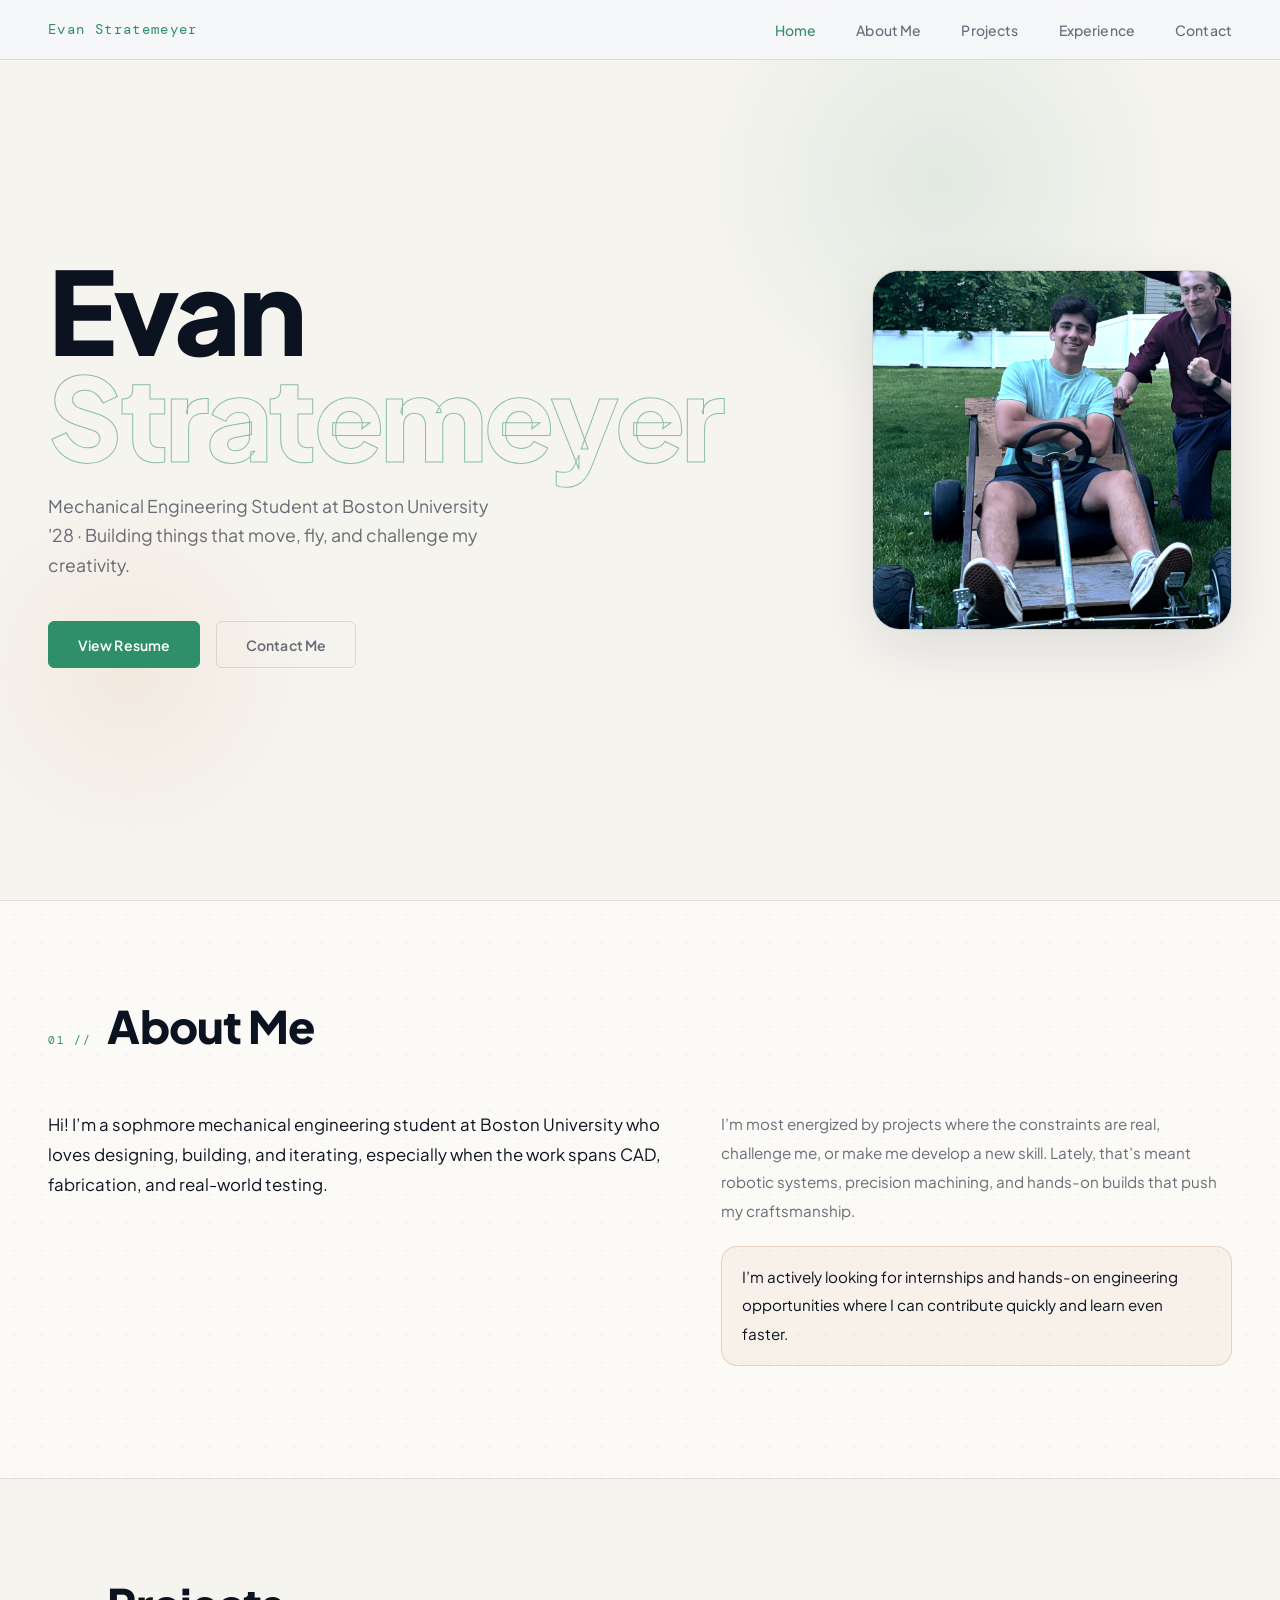
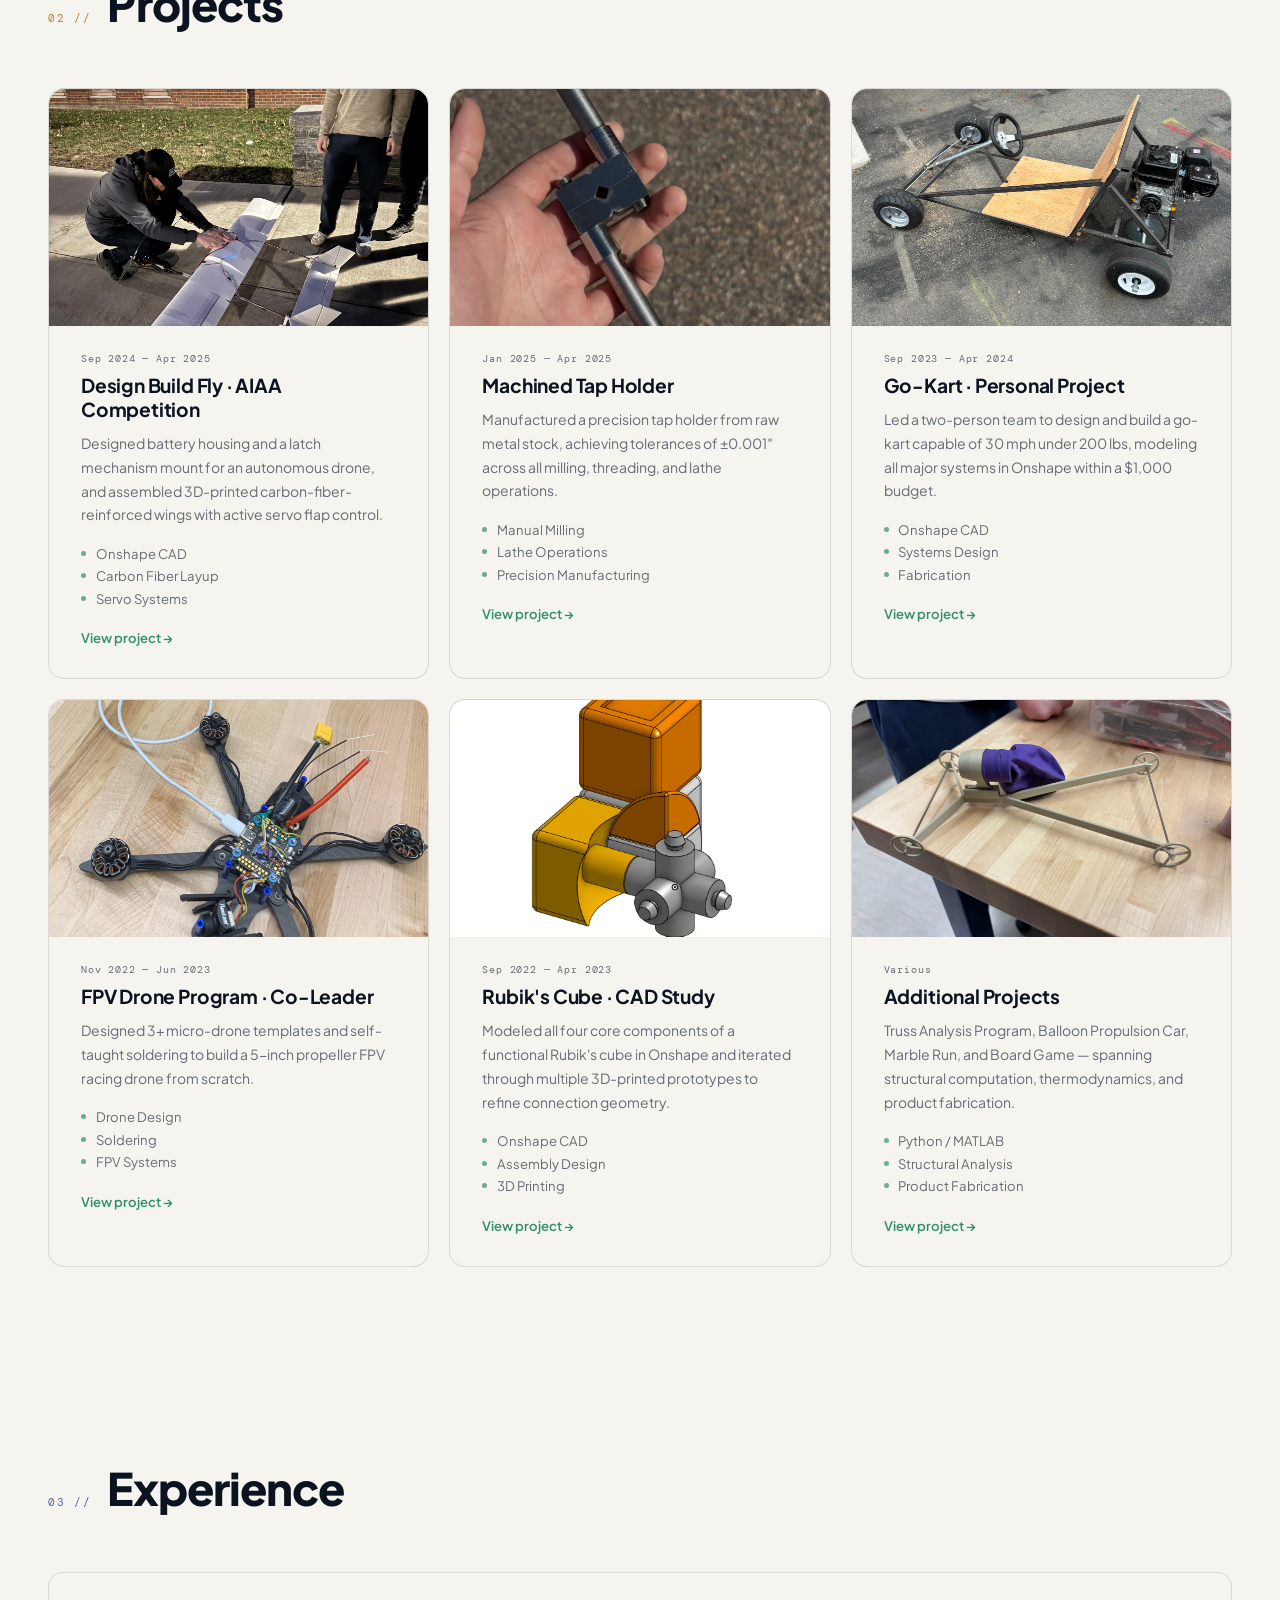
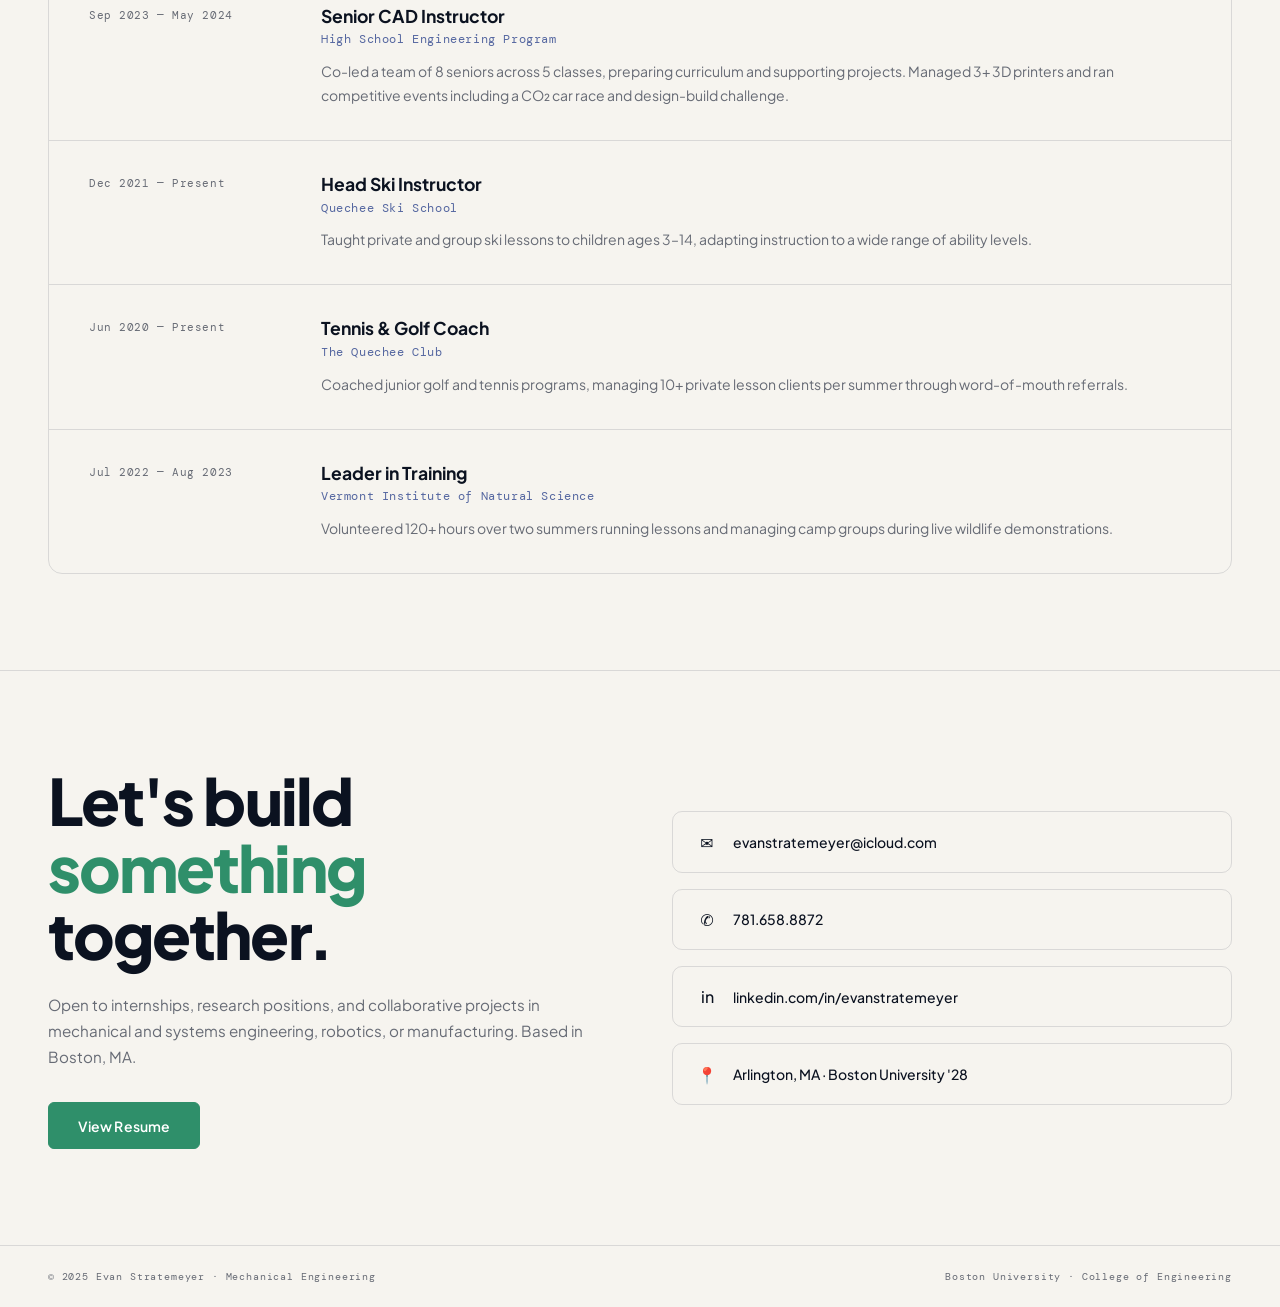
==== commit a1d0cd81: "stuff and photos" ====
--- a/index.html
+++ b/index.html
@@ -52,7 +52,7 @@
       <div class="hero-photo reveal">
         <img
           class="hero-photo-img"
-          src="assets/images/profile.jpg"
+          src="Eprofile.png"
           alt="Photo of Evan Stratemeyer"
         />
       </div>
@@ -67,16 +67,16 @@
 
       <div class="about-layout reveal">
         <p class="about-lede">
-          I’m a mechanical engineering student at Boston University who loves
-          designing, building, and iterating—especially when the work spans CAD,
-          fabrication, and real-world testing.
+          Hi! I’m a sophmore mechanical engineering student at Boston University
+          who loves designing, building, and iterating, especially when the work
+          spans CAD, fabrication, and real-world testing.
         </p>
         <div class="about-details">
           <p>
-            I’m most energized by projects where the constraints are real: tight
-            tolerances, weight budgets, reliability, and clean integration
-            between parts and systems. Lately, that’s meant aircraft subsystems,
-            precision machining, and hands-on builds that push my craftsmanship.
+            I’m most energized by projects where the constraints are real,
+            challenge me, or make me develop a new skill. Lately, that’s meant
+            robotic systems, precision machining, and hands-on builds that push
+            my craftsmanship.
           </p>
           <p class="about-callout">
             I’m actively looking for internships and hands-on engineering
@@ -119,7 +119,12 @@
         </a>
 
         <a href="projects/tap-holder.html" class="project-card reveal">
-          <div class="project-card-image project-card-image-placeholder">⚙</div>
+          <div class="project-card-image">
+            <img
+              src="assets/images/tap-holder/tap-holder.png"
+              alt="Machined tap holder"
+            />
+          </div>
           <div class="project-card-body">
             <p class="project-date">Jan 2025 — Apr 2025</p>
             <h3 class="project-name">Machined Tap Holder</h3>
@@ -185,7 +190,12 @@
         </a>
 
         <a href="projects/rubiks-cube.html" class="project-card reveal">
-          <div class="project-card-image project-card-image-placeholder">◼</div>
+          <div class="project-card-image">
+            <img
+              src="assets/images/rubiks-cube/rubiks-cube.png"
+              alt="Rubik's Cube CAD model"
+            />
+          </div>
           <div class="project-card-body">
             <p class="project-date">Sep 2022 — Apr 2023</p>
             <h3 class="project-name">Rubik's Cube · CAD Study</h3>
@@ -294,7 +304,7 @@
           </h2>
           <p class="contact-body">
             Open to internships, research positions, and collaborative projects
-            in mechanical or systems engineering, robotics, or manufacturing.
+            in mechanical and systems engineering, robotics, or manufacturing.
             Based in Boston, MA.
           </p>
           <a
--- a/css/styles.css
+++ b/css/styles.css
@@ -2,7 +2,7 @@
    EVAN STRATEMEYER — Portfolio Styles
    ========================================= */
 
-@import url("https://fonts.googleapis.com/css2?family=Inter:wght@400;500;600;700;800&family=JetBrains+Mono:wght@400;600;700&display=swap");
+@import url("https://fonts.googleapis.com/css2?family=Plus+Jakarta+Sans:wght@400;500;600;700;800&family=DM+Mono:wght@400;500&display=swap");
 
 /* -----------------------------------------
    CSS VARIABLES
@@ -11,17 +11,19 @@
   --bg: #f6f4ef;
   --surface: #fbfaf7;
   --border: rgba(15, 23, 42, 0.12);
-  --accent: #2f8f6a; /* sage green */
-  --accent2: #45b08a; /* brighter highlight */
+  --accent: #2f8f6a;       /* sage green */
   --accent-rgb: 47, 143, 106;
+  --amber: #c97b3a;        /* warm amber */
+  --amber-rgb: 201, 123, 58;
+  --indigo: #5567a0;       /* muted indigo */
+  --indigo-rgb: 85, 103, 160;
   --text: #0b1220;
   --muted: rgba(15, 23, 42, 0.62);
   --mono:
-    "JetBrains Mono", ui-monospace, SFMono-Regular, Menlo, Monaco, Consolas,
-    "Liberation Mono", "Courier New", monospace;
+    "DM Mono", ui-monospace, SFMono-Regular, Menlo, Monaco, Consolas, monospace;
   --sans:
-    "Inter", ui-sans-serif, system-ui, -apple-system, BlinkMacSystemFont,
-    "Segoe UI", Roboto, Helvetica, Arial, "Apple Color Emoji", "Segoe UI Emoji";
+    "Plus Jakarta Sans", ui-sans-serif, system-ui, -apple-system,
+    BlinkMacSystemFont, "Segoe UI", Roboto, Helvetica, Arial, sans-serif;
 }
 
 /* -----------------------------------------
@@ -54,10 +56,40 @@
   gap: 3rem;
   padding: 0 3rem;
   overflow: hidden;
+  position: relative;
+}
+
+/* Abstract background blobs */
+.hero::before {
+  content: "";
+  position: absolute;
+  width: 520px;
+  height: 520px;
+  border-radius: 62% 38% 58% 42% / 44% 56% 44% 56%;
+  background: radial-gradient(ellipse at center, rgba(var(--accent-rgb), 0.1) 0%, transparent 68%);
+  top: -80px;
+  right: 80px;
+  pointer-events: none;
+  z-index: 0;
+}
+
+.hero::after {
+  content: "";
+  position: absolute;
+  width: 380px;
+  height: 380px;
+  border-radius: 44% 56% 38% 62% / 58% 42% 58% 42%;
+  background: radial-gradient(ellipse at center, rgba(var(--amber-rgb), 0.09) 0%, transparent 68%);
+  bottom: 40px;
+  left: -60px;
+  pointer-events: none;
+  z-index: 0;
 }
 
 .hero-content {
   max-width: 900px;
+  position: relative;
+  z-index: 1;
 }
 
 .hero-kicker {
@@ -101,6 +133,8 @@
   aspect-ratio: 1 / 1;
   border-radius: 28px;
   border: 1px solid var(--border);
+  position: relative;
+  z-index: 1;
   background: linear-gradient(
     180deg,
     rgba(var(--accent-rgb), 0.08),
@@ -218,6 +252,8 @@
   background: var(--surface);
   border-top: 1px solid var(--border);
   border-bottom: 1px solid var(--border);
+  background-image: radial-gradient(rgba(15, 23, 42, 0.05) 1px, transparent 1px);
+  background-size: 28px 28px;
 }
 
 .section-header {
@@ -233,6 +269,11 @@
   color: var(--accent);
   letter-spacing: 0.15em;
 }
+
+/* Per-section accent colors */
+#projects .section-num   { color: var(--amber); }
+#experience .section-num { color: var(--indigo); }
+#contact .section-num    { color: var(--amber); }
 
 .section-title {
   font-size: 2.8rem;
@@ -270,8 +311,8 @@
 .about-callout {
   margin-top: 1.25rem;
   padding: 1rem 1.25rem;
-  border: 1px solid rgba(var(--accent-rgb), 0.22);
-  background: rgba(var(--accent-rgb), 0.06);
+  border: 1px solid rgba(var(--amber-rgb), 0.28);
+  background: rgba(var(--amber-rgb), 0.07);
   border-radius: 16px;
   color: var(--text);
 }
@@ -411,18 +452,15 @@
 .stat:last-child {
   border-right: none;
 }
-.stat:nth-child(1) {
-  animation-delay: 0.2s;
-}
-.stat:nth-child(2) {
-  animation-delay: 0.35s;
-}
-.stat:nth-child(3) {
-  animation-delay: 0.5s;
-}
-.stat:nth-child(4) {
-  animation-delay: 0.65s;
-}
+.stat:nth-child(1) { animation-delay: 0.2s; }
+.stat:nth-child(2) { animation-delay: 0.35s; }
+.stat:nth-child(3) { animation-delay: 0.5s; }
+.stat:nth-child(4) { animation-delay: 0.65s; }
+
+/* Alternating stat number colors */
+.stat:nth-child(2) .stat-num { color: var(--amber); }
+.stat:nth-child(3) .stat-num { color: var(--indigo); }
+.stat:nth-child(4) .stat-num { color: var(--amber); }
 
 .stat-num {
   font-size: 2.2rem;
@@ -705,7 +743,7 @@
 .exp-org {
   font-family: var(--mono);
   font-size: 0.75rem;
-  color: var(--accent);
+  color: var(--indigo);
   margin-bottom: 0.8rem;
   letter-spacing: 0.05em;
 }
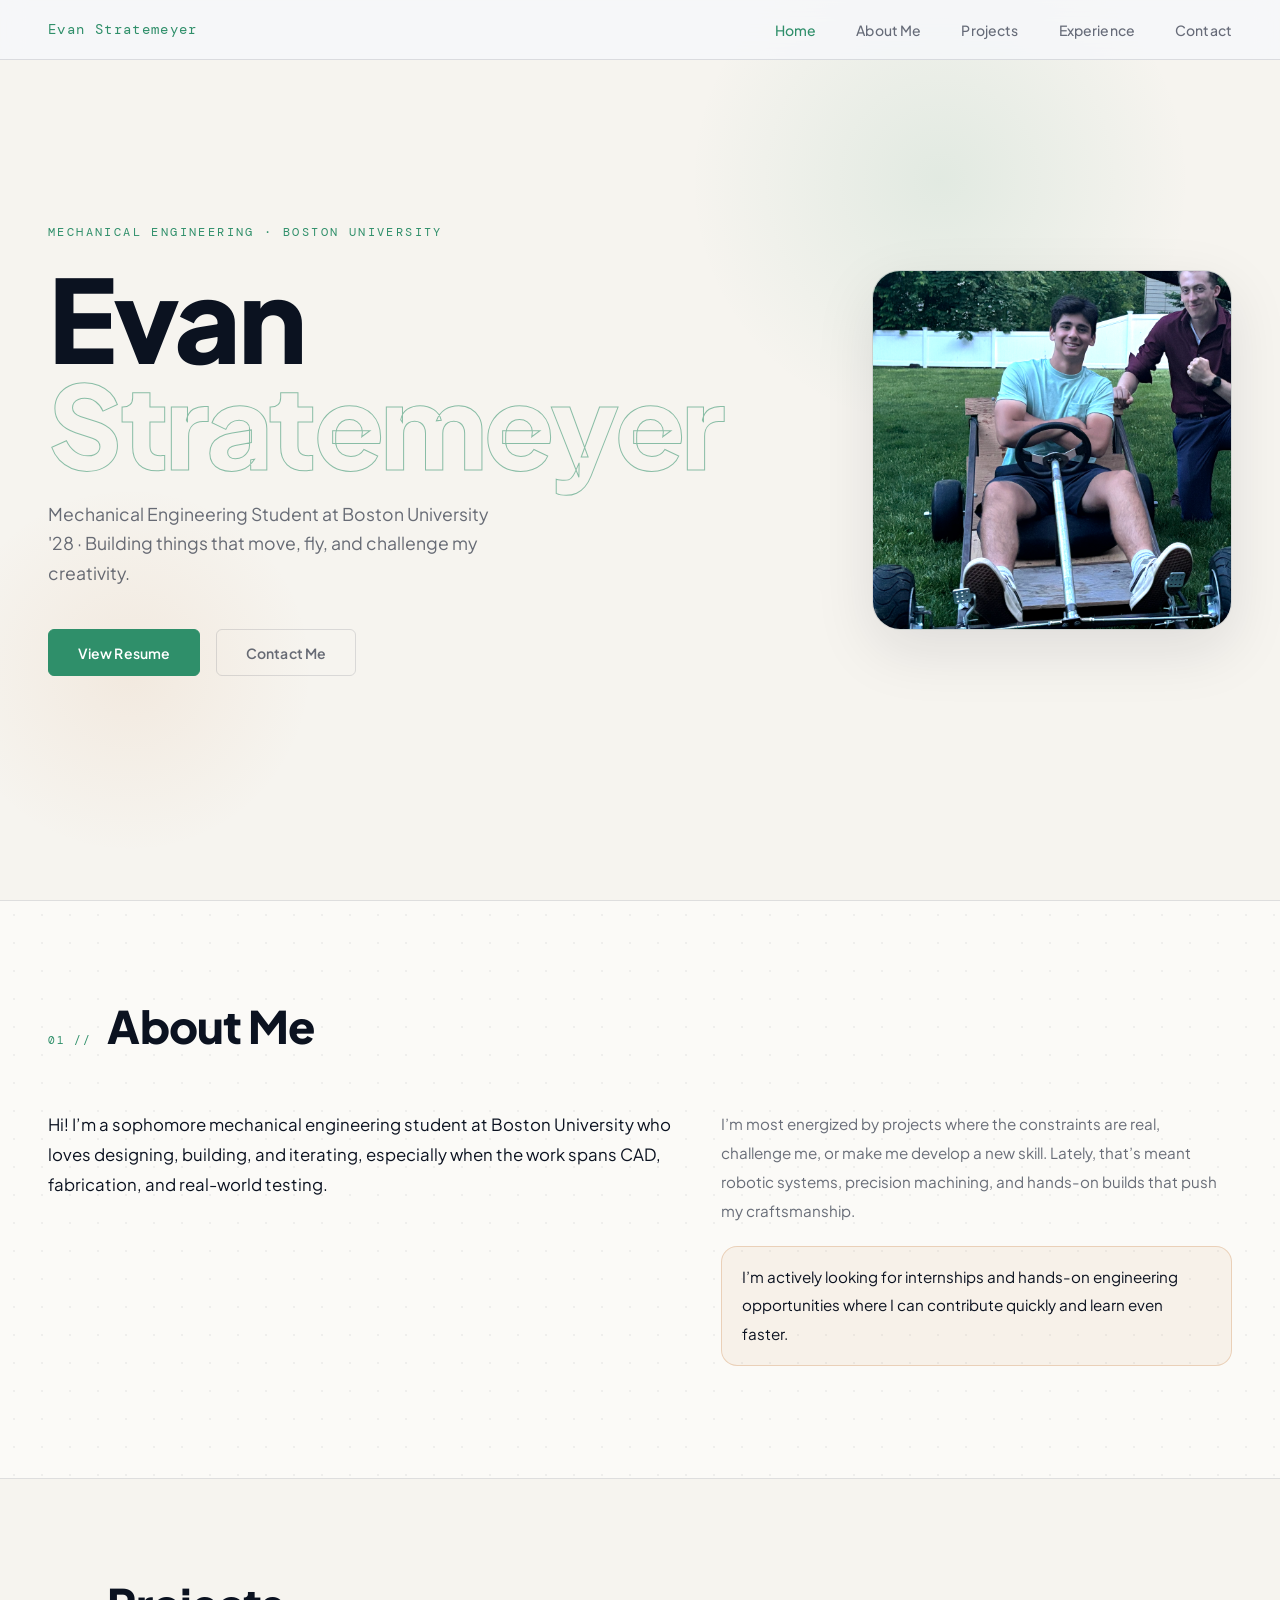
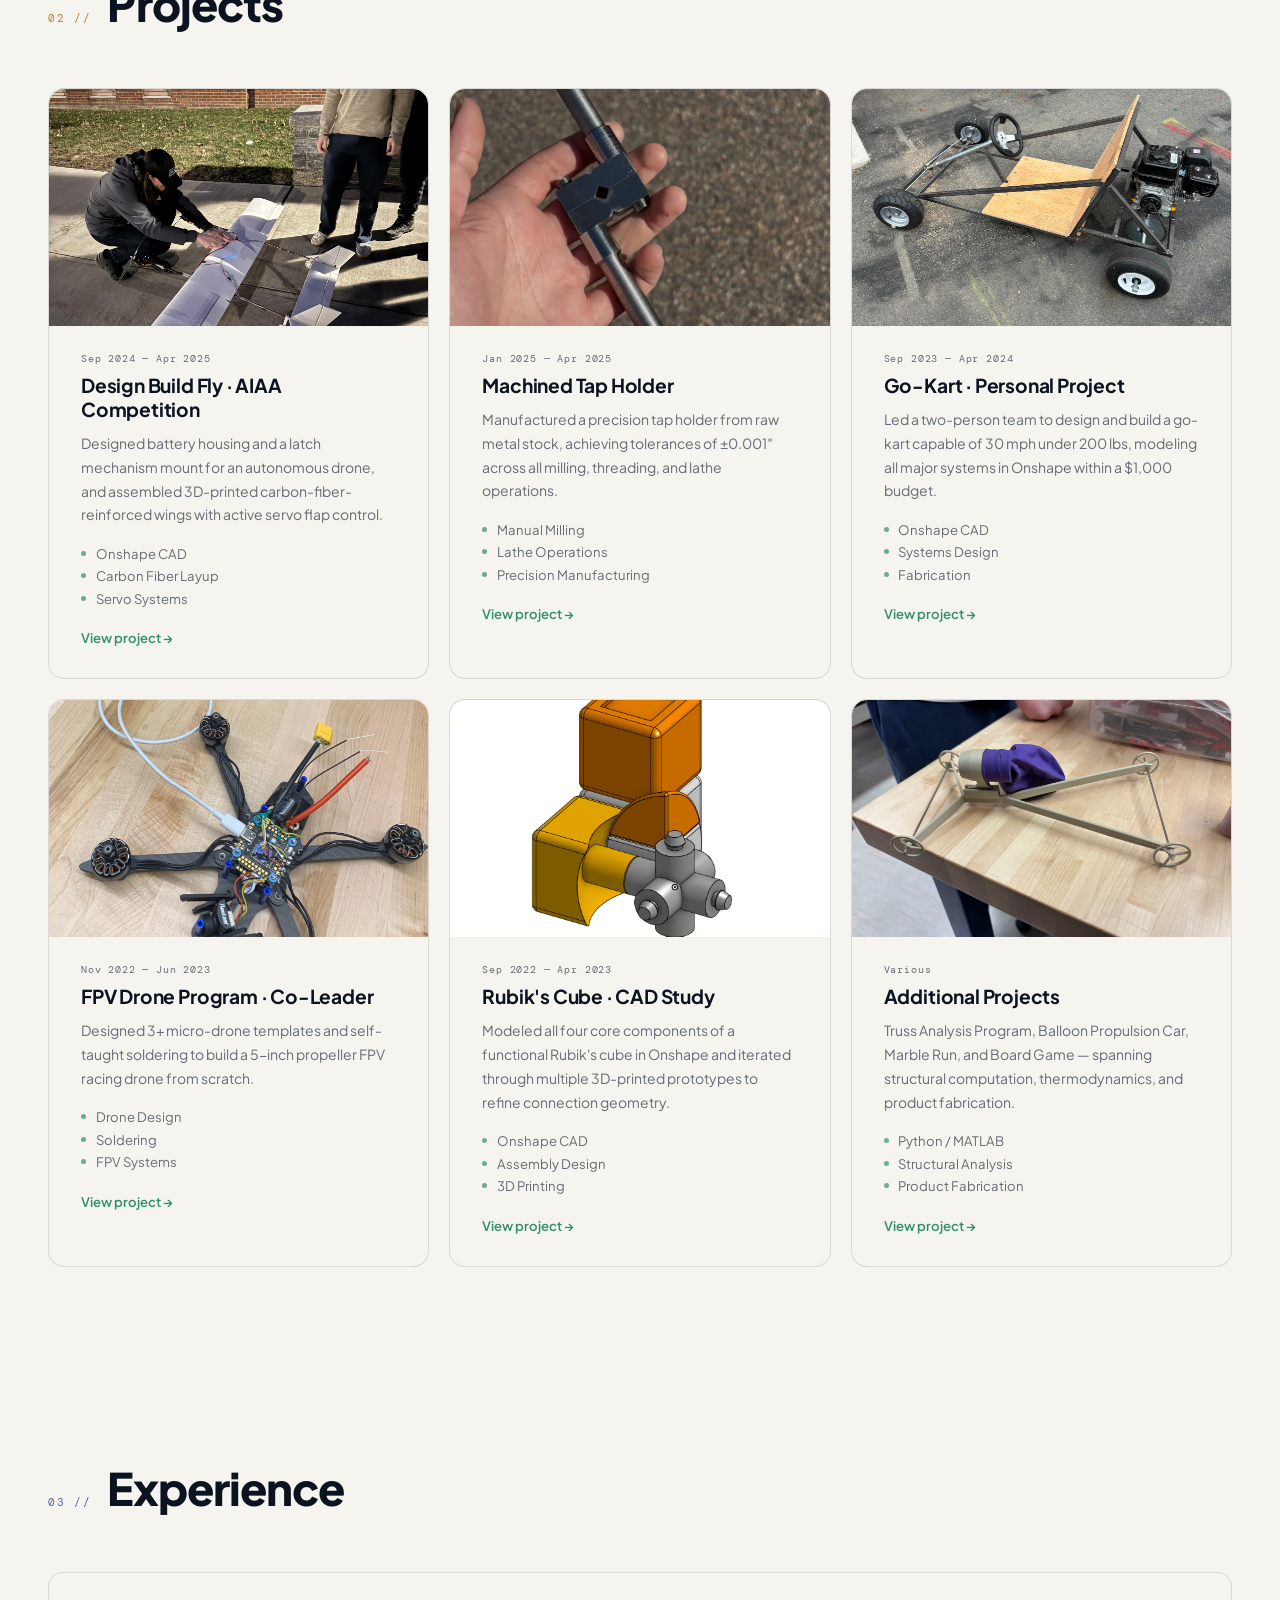
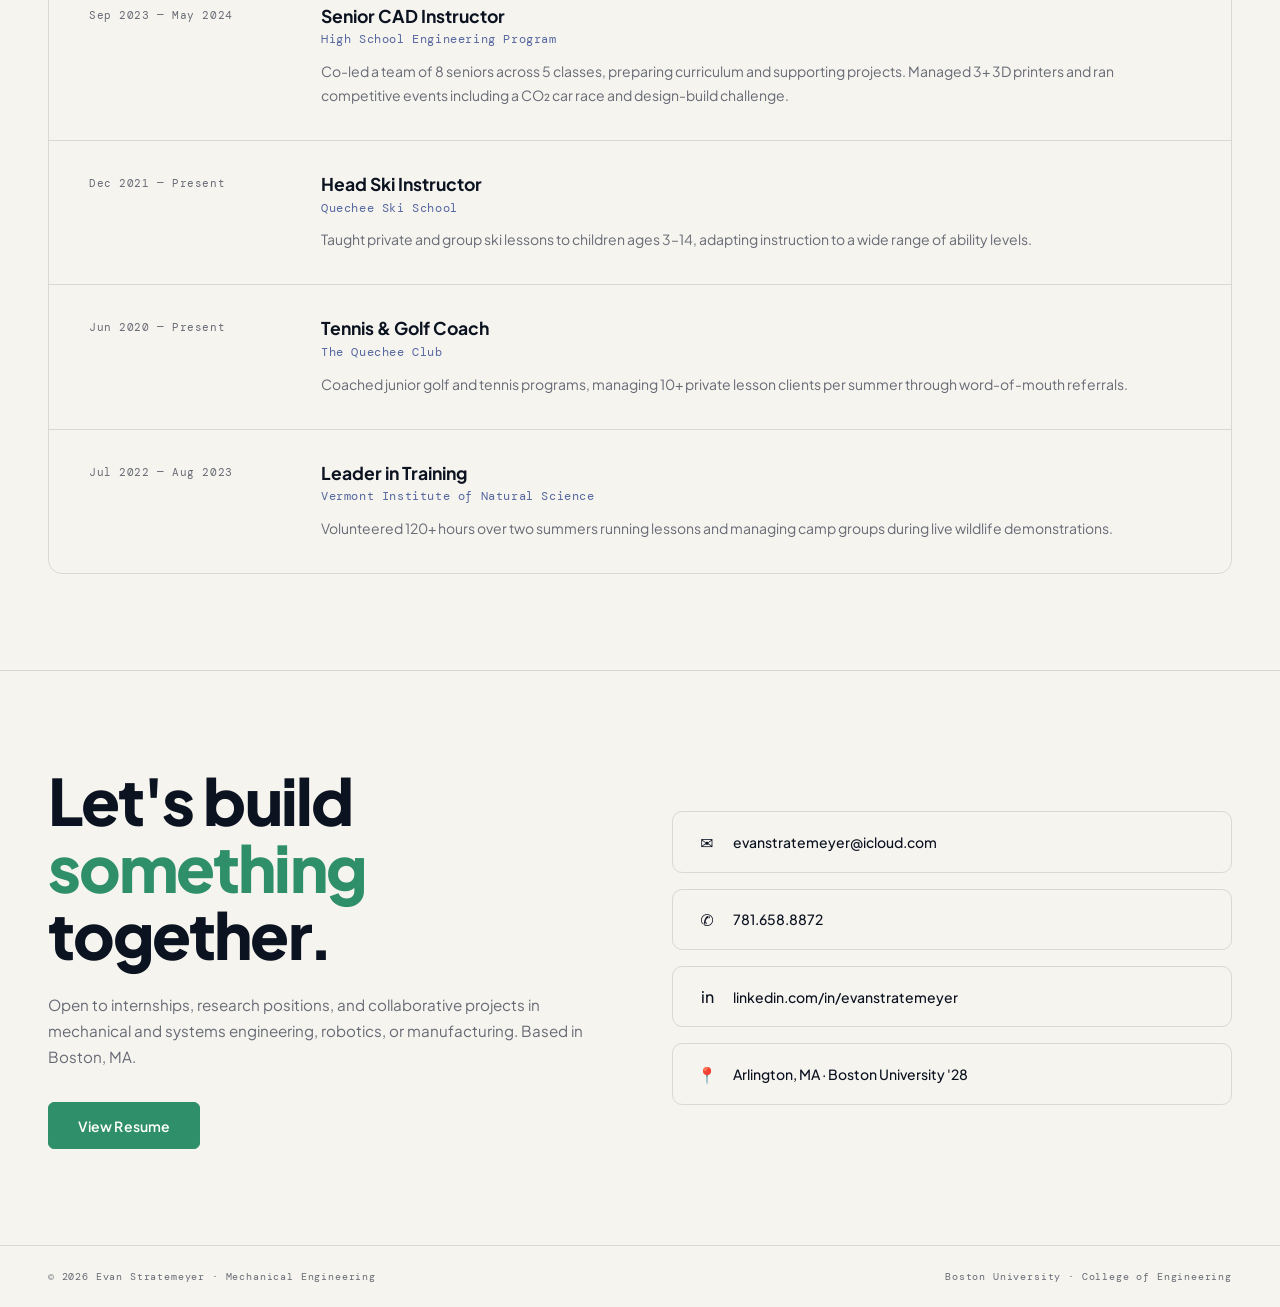
==== commit 76c6b89d: "Wire photos, fix typos, update resume, fix image cropping" ====
--- a/index.html
+++ b/index.html
@@ -22,7 +22,7 @@
     <!-- HERO -->
     <section class="hero" id="home">
       <div class="hero-content">
-        <p class="hero-kicker reveal"></p>
+        <p class="hero-kicker reveal">Mechanical Engineering · Boston University</p>
         <h1 class="hero-title reveal">
           Evan<br />
           <span class="hero-lastname">Stratemeyer</span>
@@ -67,7 +67,7 @@
 
       <div class="about-layout reveal">
         <p class="about-lede">
-          Hi! I’m a sophmore mechanical engineering student at Boston University
+          Hi! I’m a sophomore mechanical engineering student at Boston University
           who loves designing, building, and iterating, especially when the work
           spans CAD, fabrication, and real-world testing.
         </p>
@@ -338,7 +338,7 @@
     </section>
 
     <footer>
-      <p>© 2025 Evan Stratemeyer · Mechanical Engineering</p>
+      <p>© 2026 Evan Stratemeyer · Mechanical Engineering</p>
       <p>Boston University · College of Engineering</p>
     </footer>
 
--- a/css/styles.css
+++ b/css/styles.css
@@ -643,63 +643,6 @@
 }
 
 /* -----------------------------------------
-   SKILLS
------------------------------------------ */
-.skills-layout {
-  display: grid;
-  grid-template-columns: 1fr 1fr;
-  gap: 3rem;
-}
-
-.skill-category-title {
-  font-family: var(--mono);
-  font-size: 0.7rem;
-  color: var(--accent);
-  letter-spacing: 0.15em;
-  text-transform: uppercase;
-  margin-bottom: 1.5rem;
-}
-
-.skill-list {
-  display: flex;
-  flex-direction: column;
-  gap: 0.8rem;
-}
-
-.skill-item {
-  display: flex;
-  align-items: center;
-  gap: 1rem;
-}
-
-.skill-name {
-  font-family: var(--mono);
-  font-size: 0.8rem;
-  color: var(--text);
-  width: 140px;
-  flex-shrink: 0;
-}
-
-.skill-bar-bg {
-  flex: 1;
-  height: 2px;
-  background: var(--border);
-  position: relative;
-  overflow: hidden;
-}
-
-.skill-bar-fill {
-  height: 100%;
-  background: var(--accent);
-  width: 0;
-  transition: width 1.2s cubic-bezier(0.16, 1, 0.3, 1);
-}
-
-.skill-bar-fill.animate {
-  width: var(--fill);
-}
-
-/* -----------------------------------------
    EXPERIENCE
 ----------------------------------------- */
 .exp-list {
@@ -1140,9 +1083,6 @@
     grid-template-columns: 1fr;
     gap: 1.5rem;
   }
-  .skills-layout {
-    grid-template-columns: 1fr;
-  }
   .exp-item {
     grid-template-columns: 1fr;
     gap: 0.5rem;
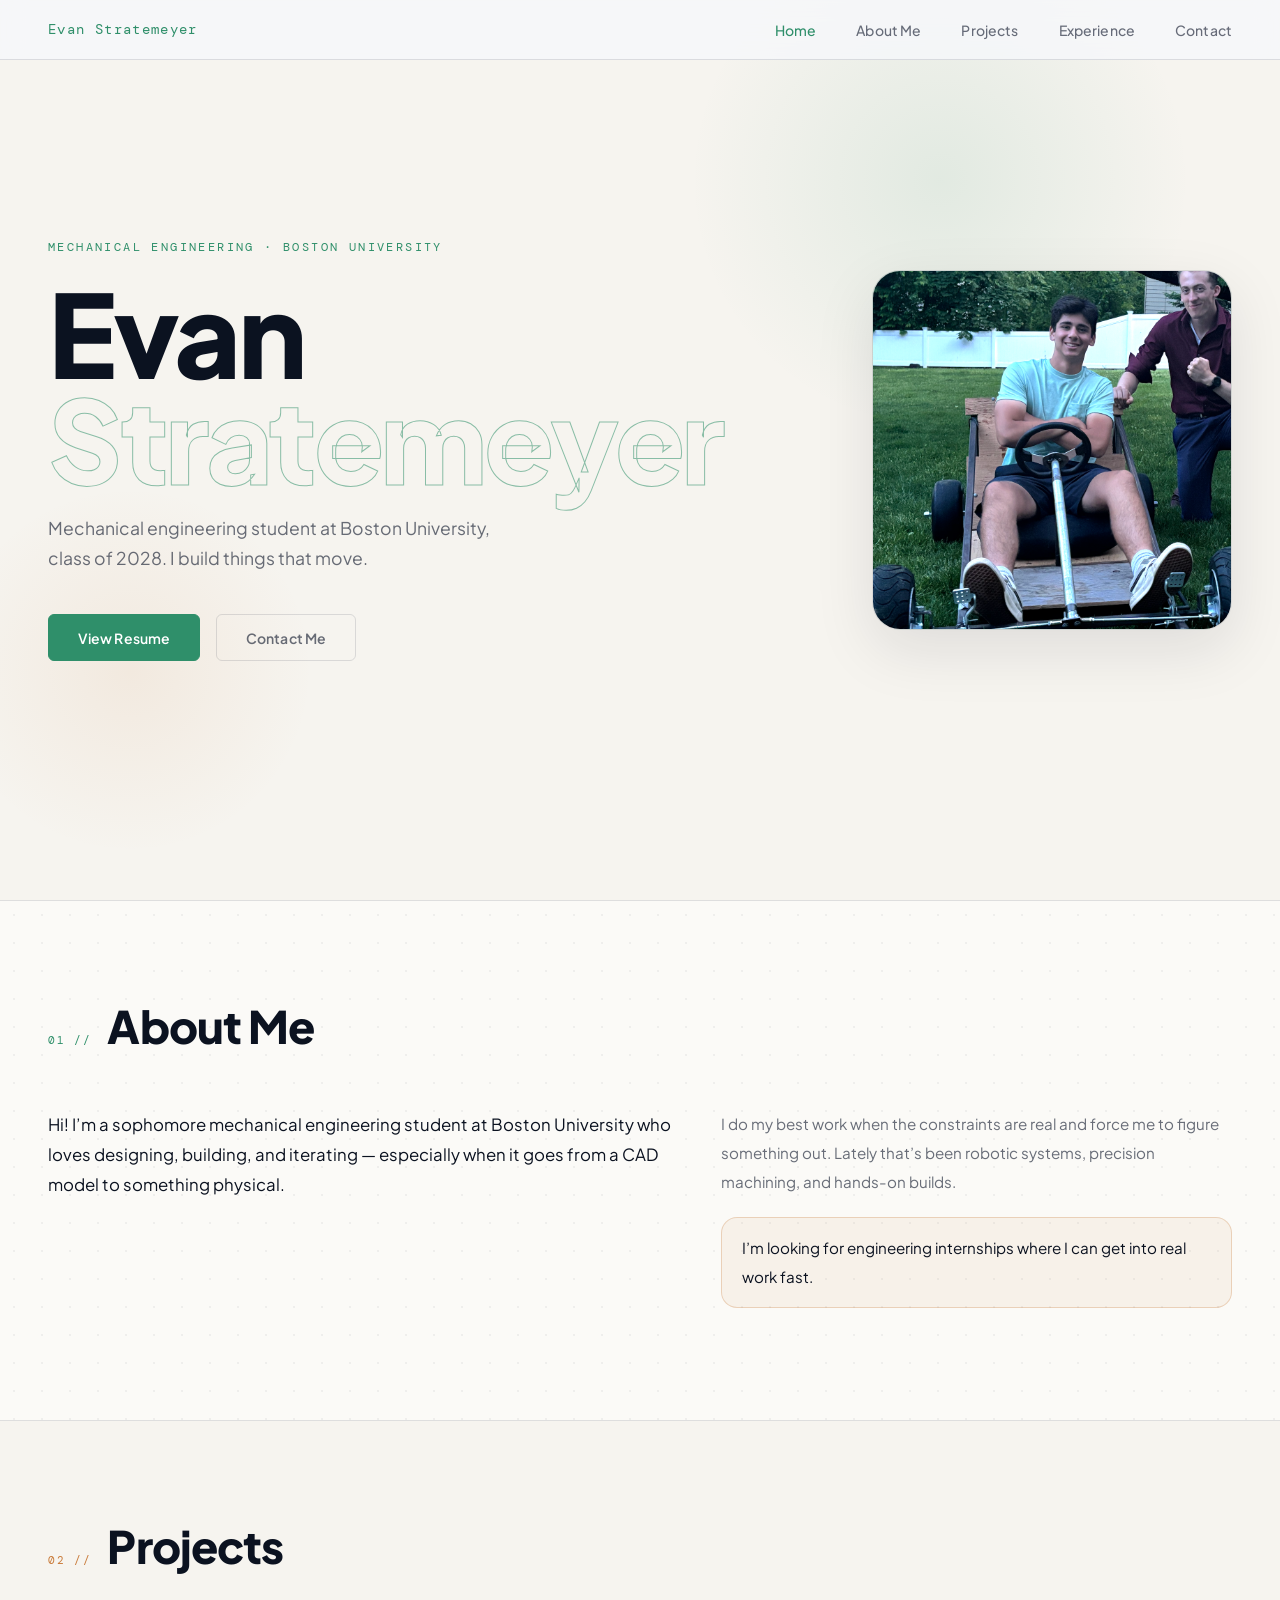
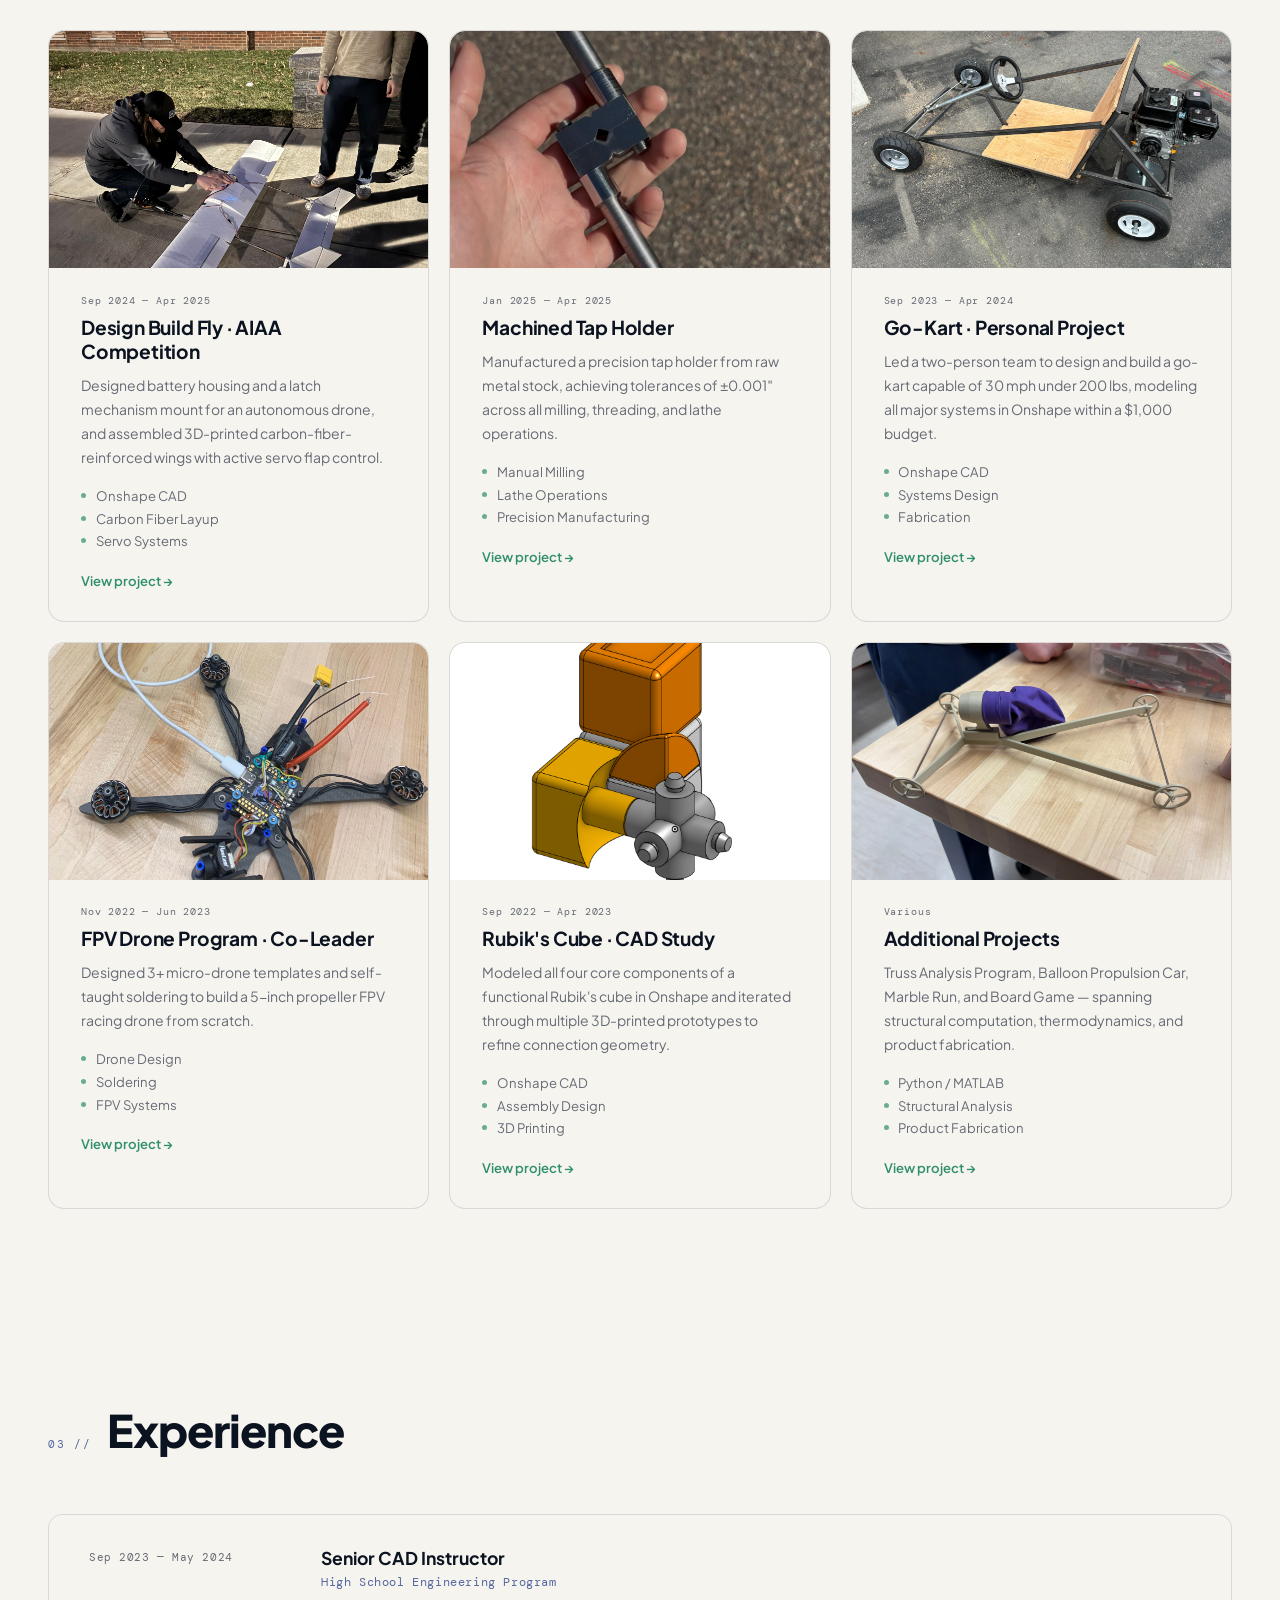
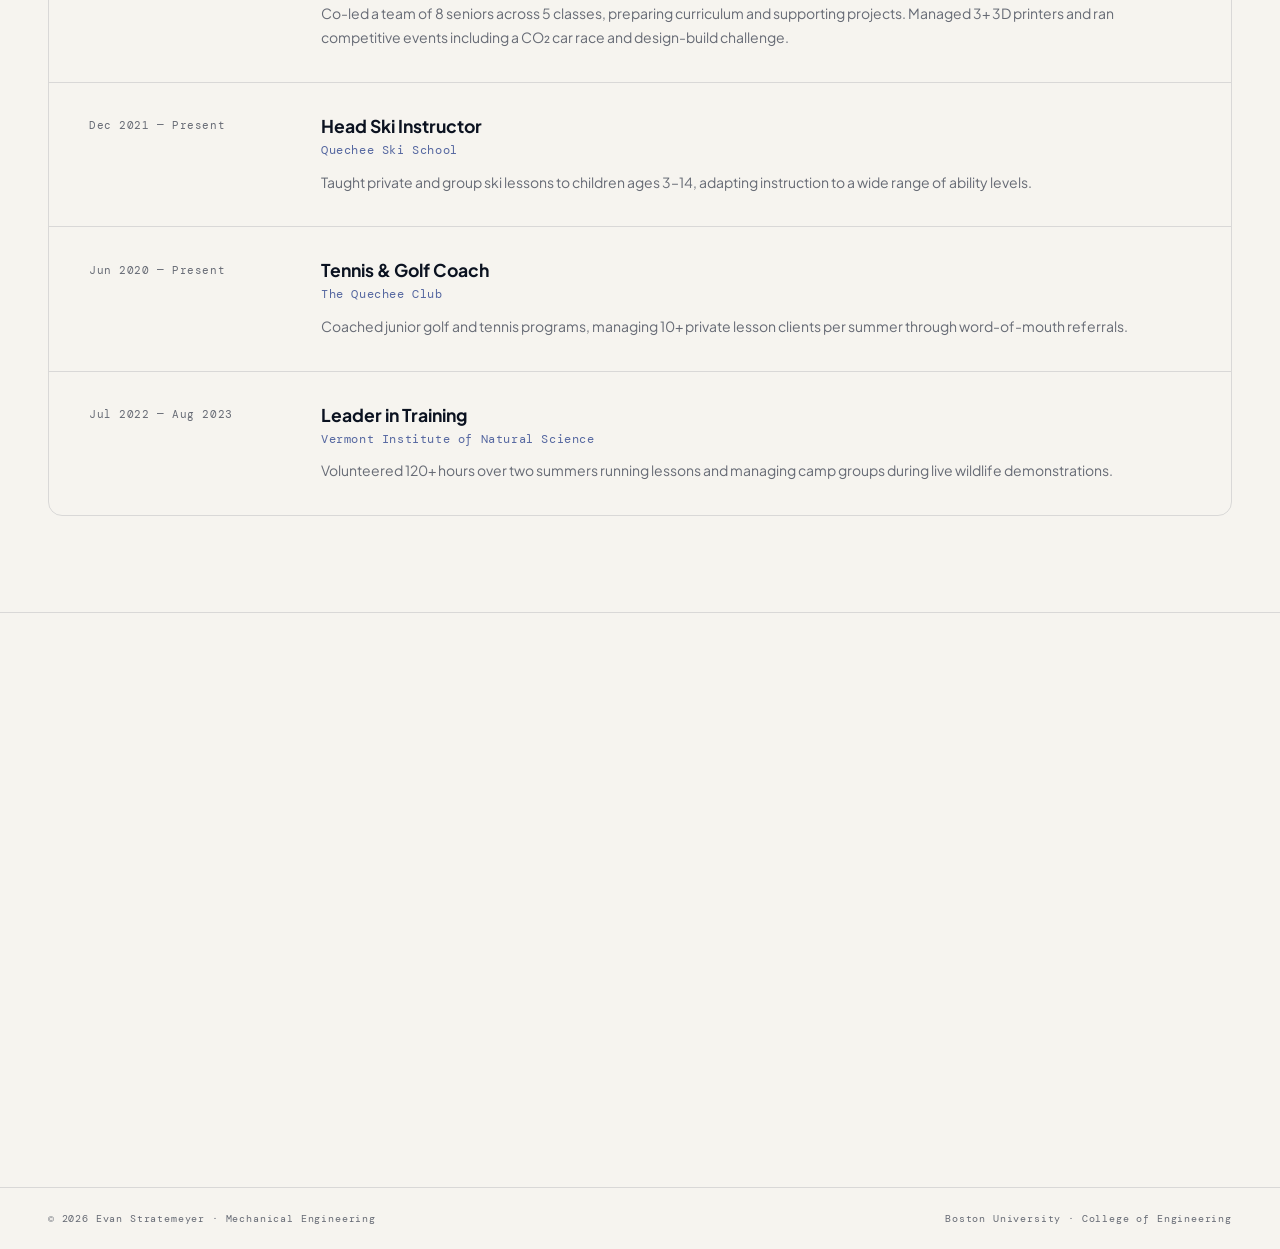
==== commit 888f44cf: "update" ====
--- a/index.html
+++ b/index.html
@@ -28,8 +28,8 @@
           <span class="hero-lastname">Stratemeyer</span>
         </h1>
         <p class="hero-subtitle reveal">
-          Mechanical Engineering Student at Boston University '28 · Building
-          things that move, fly, and challenge my creativity.
+          Mechanical engineering student at Boston University, class of 2028.
+          I build things that move.
         </p>
         <div
           style="
@@ -68,19 +68,18 @@
       <div class="about-layout reveal">
         <p class="about-lede">
           Hi! I’m a sophomore mechanical engineering student at Boston University
-          who loves designing, building, and iterating, especially when the work
-          spans CAD, fabrication, and real-world testing.
+          who loves designing, building, and iterating — especially when it goes
+          from a CAD model to something physical.
         </p>
         <div class="about-details">
           <p>
-            I’m most energized by projects where the constraints are real,
-            challenge me, or make me develop a new skill. Lately, that’s meant
-            robotic systems, precision machining, and hands-on builds that push
-            my craftsmanship.
+            I do my best work when the constraints are real and force me to
+            figure something out. Lately that’s been robotic systems, precision
+            machining, and hands-on builds.
           </p>
           <p class="about-callout">
-            I’m actively looking for internships and hands-on engineering
-            opportunities where I can contribute quickly and learn even faster.
+            I’m looking for engineering internships where I can get into real
+            work fast.
           </p>
         </div>
       </div>
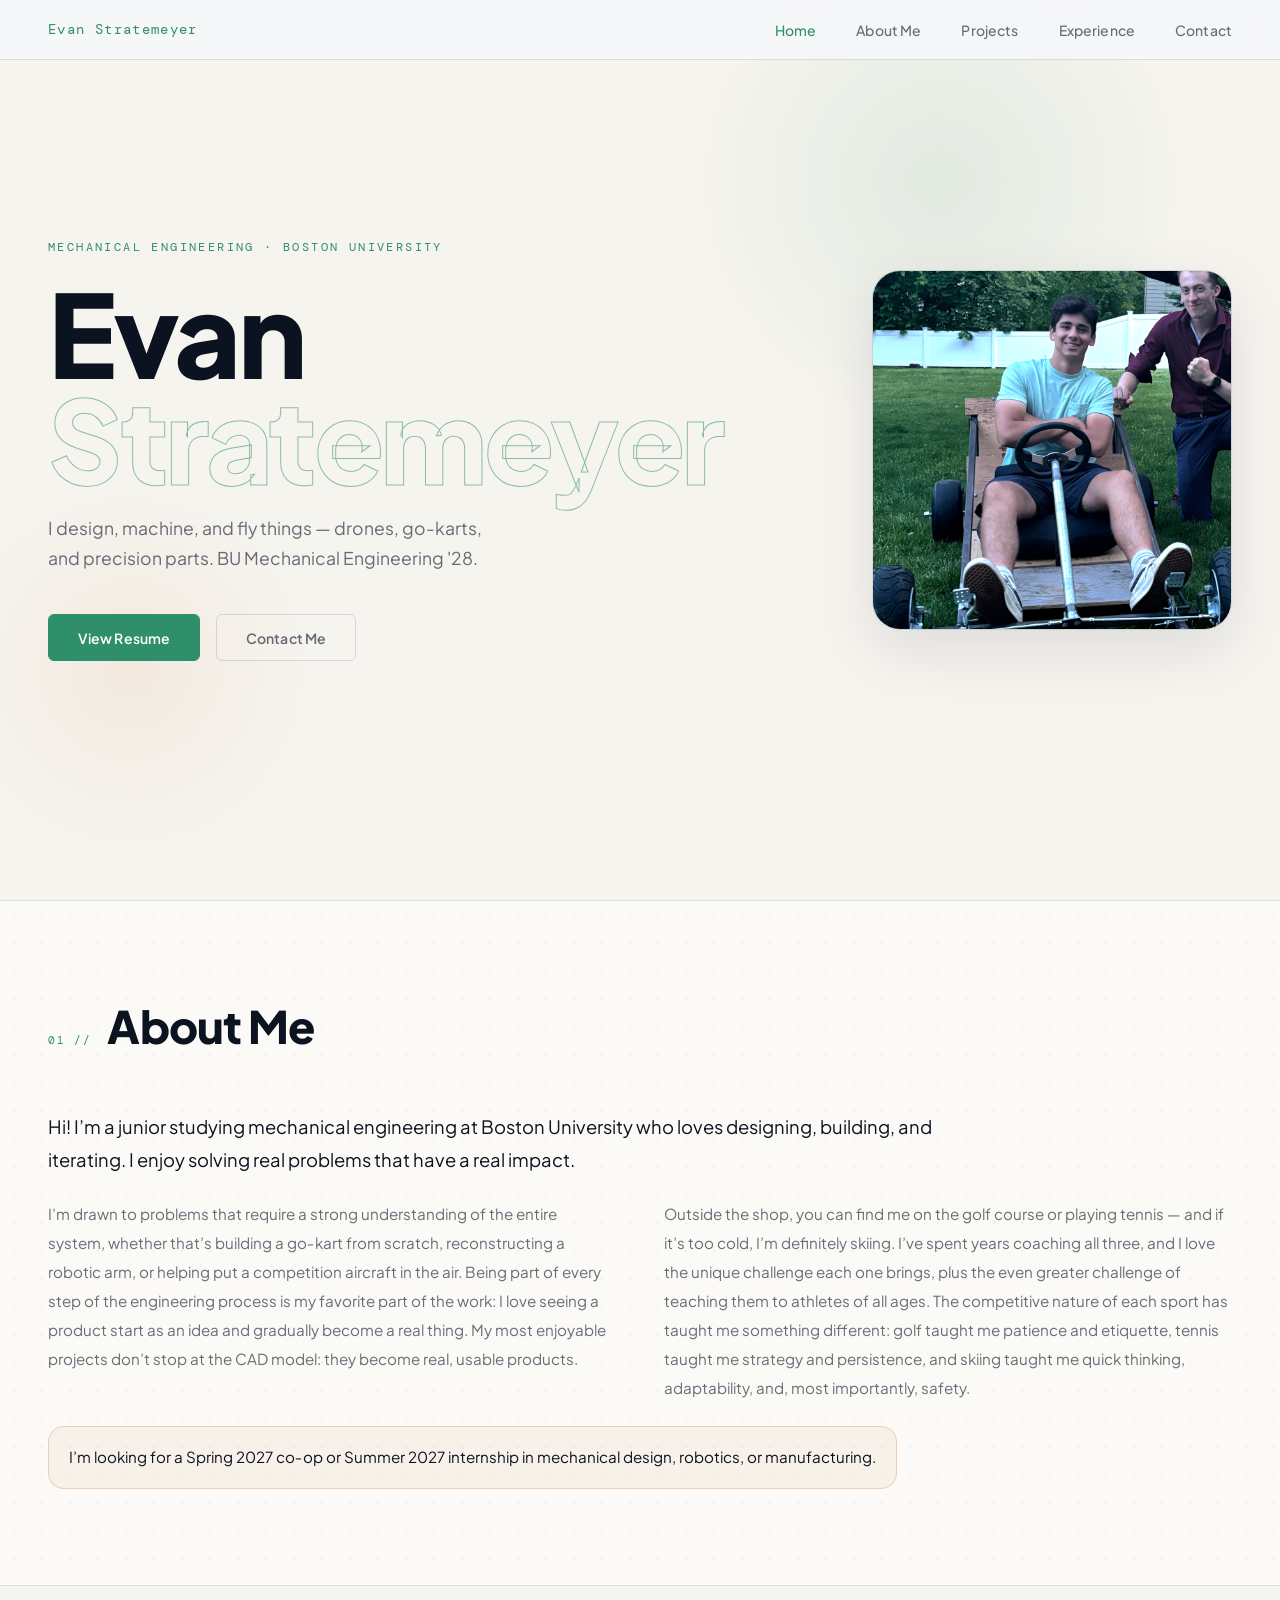
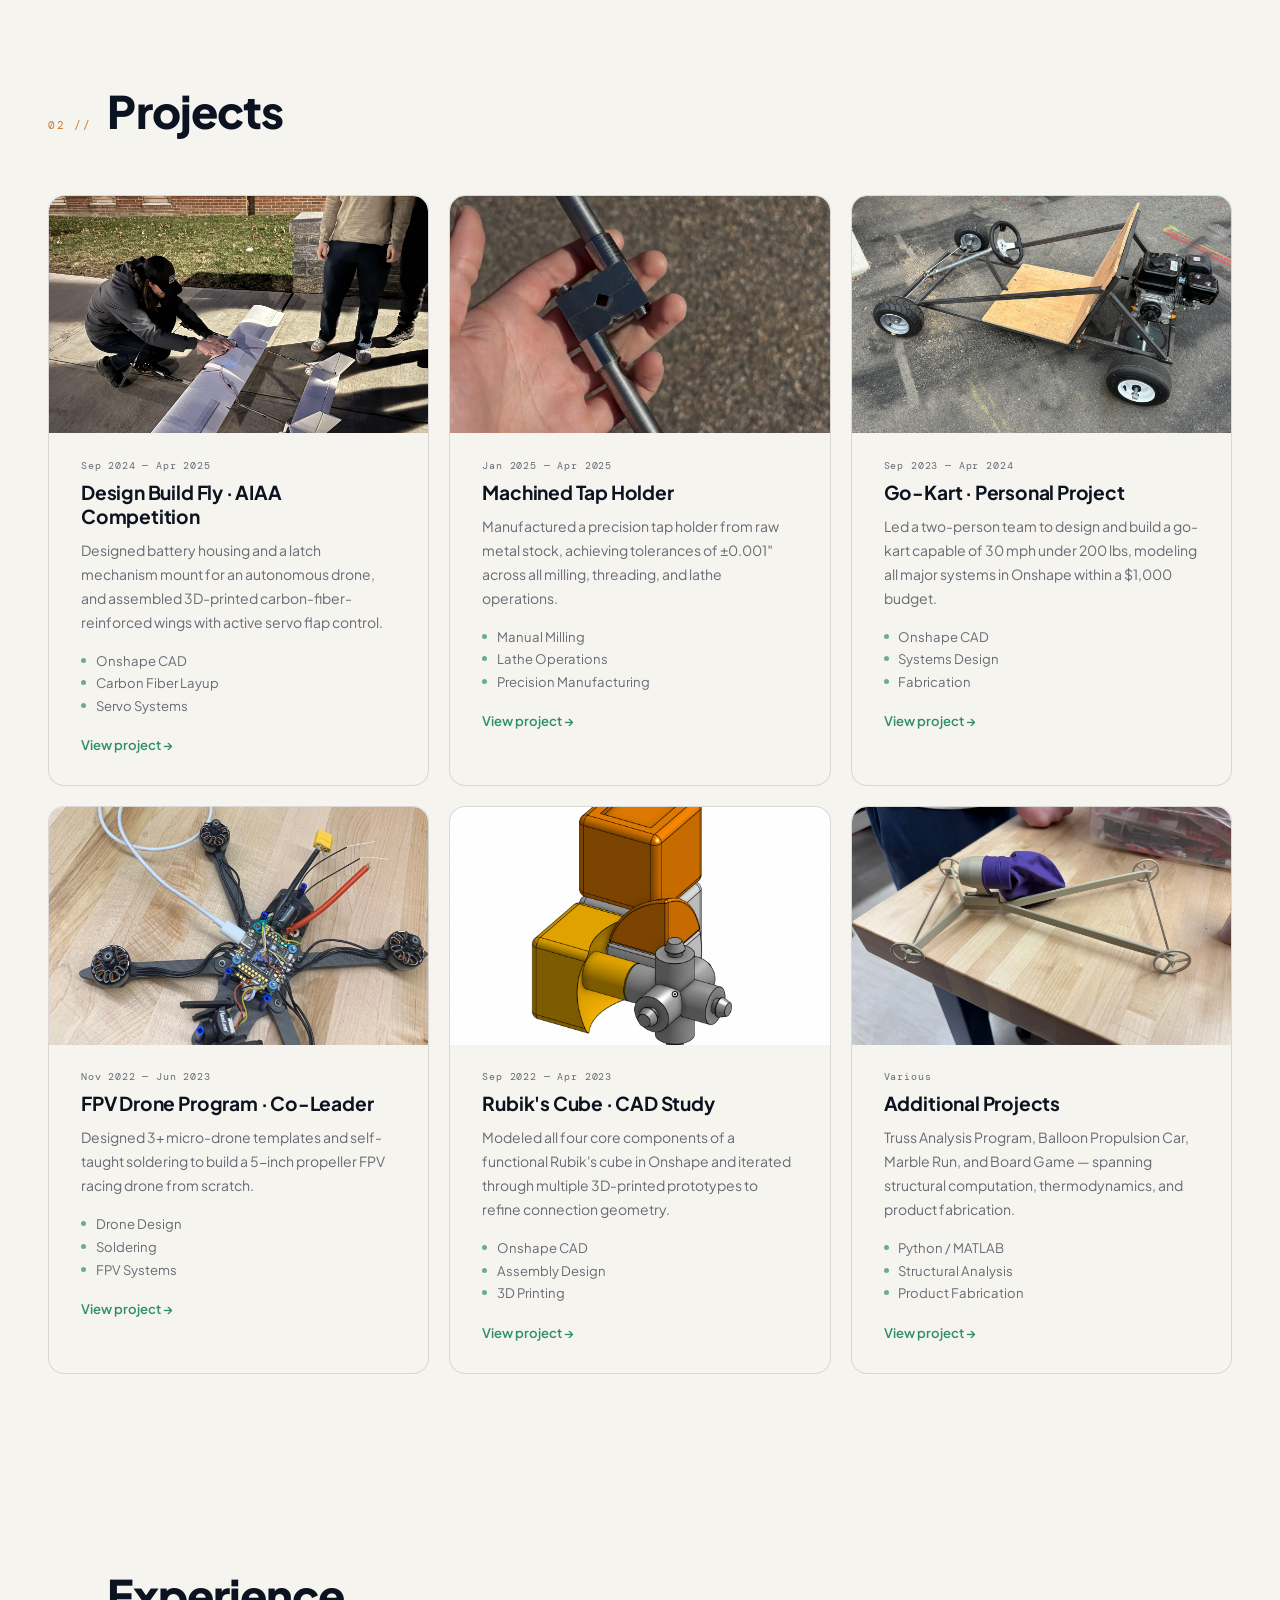
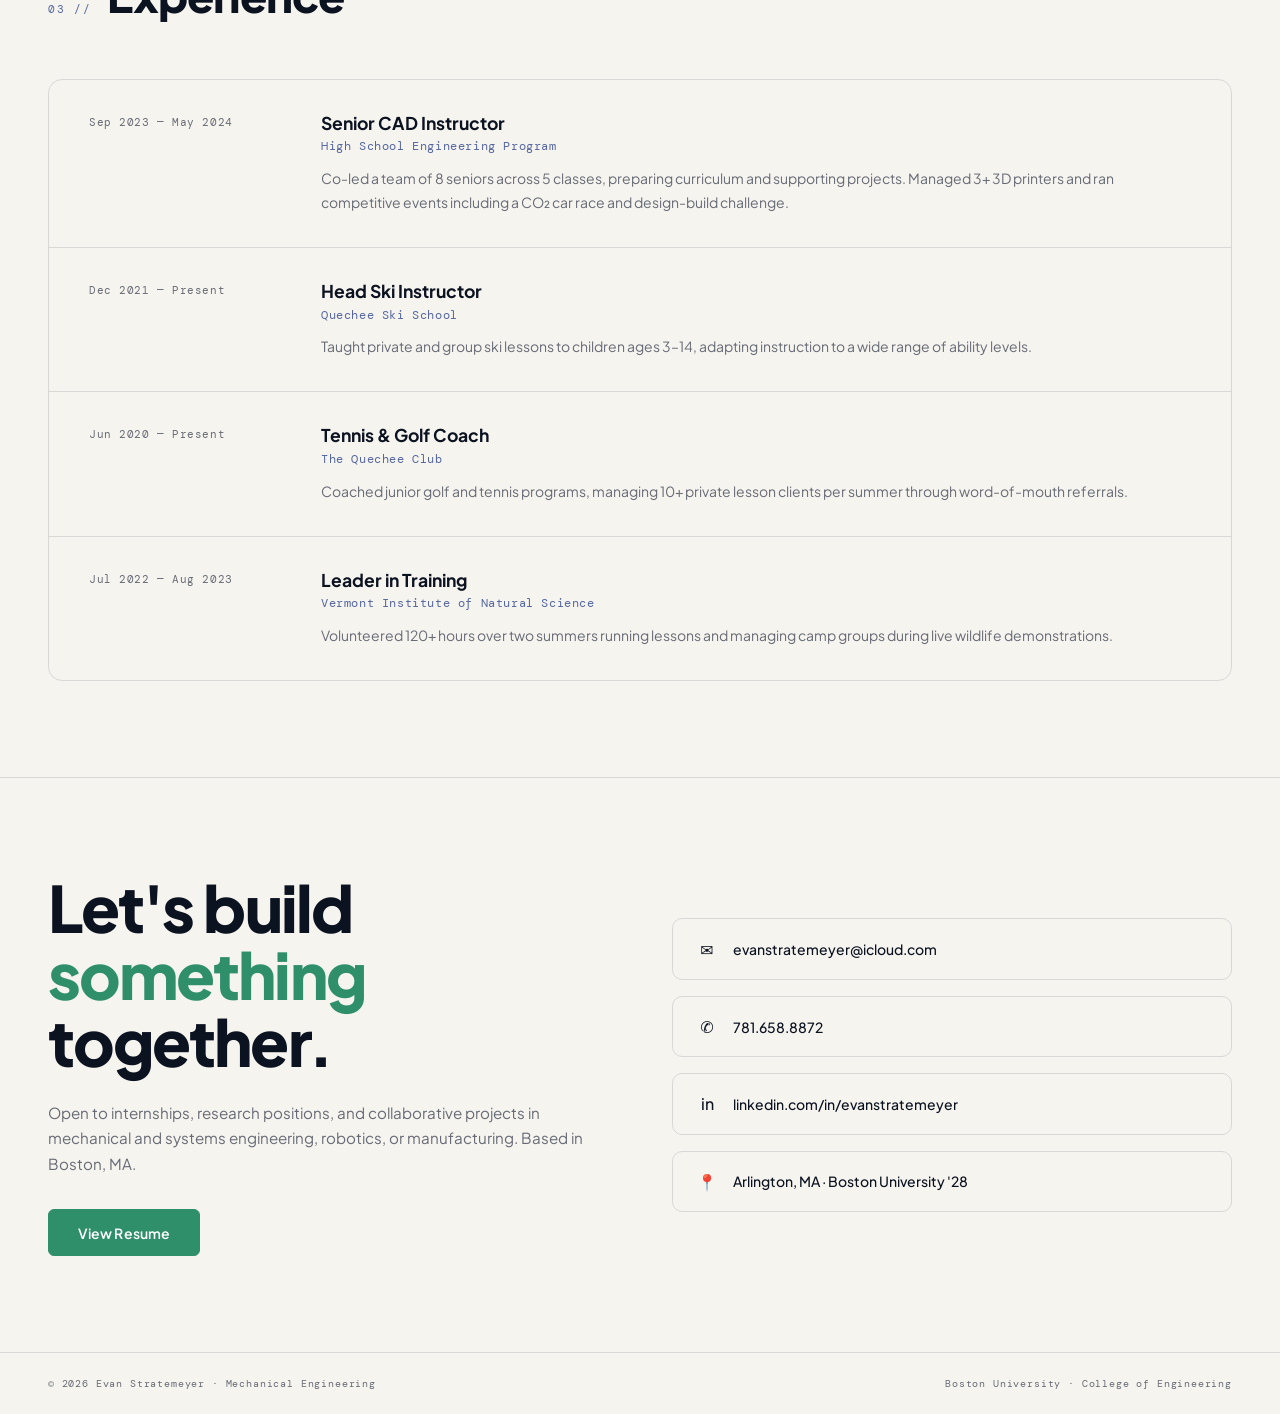
==== commit 9097fd33: "Update hero tagline and rewrite About Me section - Hero subtitle now highlights drones, go-karts, an" ====
--- a/index.html
+++ b/index.html
@@ -28,8 +28,8 @@
           <span class="hero-lastname">Stratemeyer</span>
         </h1>
         <p class="hero-subtitle reveal">
-          Mechanical engineering student at Boston University, class of 2028.
-          I build things that move.
+          I design, machine, and fly things — drones, go-karts, and precision
+          parts. BU Mechanical Engineering '28.
         </p>
         <div
           style="
@@ -67,19 +67,34 @@
 
       <div class="about-layout reveal">
         <p class="about-lede">
-          Hi! I’m a sophomore mechanical engineering student at Boston University
-          who loves designing, building, and iterating — especially when it goes
-          from a CAD model to something physical.
+          Hi! I’m a junior studying mechanical engineering at Boston University
+          who loves designing, building, and iterating. I enjoy solving real
+          problems that have a real impact.
         </p>
         <div class="about-details">
           <p>
-            I do my best work when the constraints are real and force me to
-            figure something out. Lately that’s been robotic systems, precision
-            machining, and hands-on builds.
+            I’m drawn to problems that require a strong understanding of the
+            entire system, whether that’s building a go&#8209;kart from
+            scratch, reconstructing a robotic arm, or helping put a competition
+            aircraft in the air. Being part of every step of the engineering
+            process is my favorite part of the work: I love seeing a product
+            start as an idea and gradually become a real thing. My most
+            enjoyable projects don’t stop at the CAD model: they become real,
+            usable products.
+          </p>
+          <p>
+            Outside the shop, you can find me on the golf course or playing
+            tennis — and if it’s too cold, I’m definitely skiing. I’ve spent
+            years coaching all three, and I love the unique challenge each one
+            brings, plus the even greater challenge of teaching them to athletes
+            of all ages. The competitive nature of each sport has taught me
+            something different: golf taught me patience and etiquette, tennis
+            taught me strategy and persistence, and skiing taught me quick
+            thinking, adaptability, and, most importantly, safety.
           </p>
           <p class="about-callout">
-            I’m looking for engineering internships where I can get into real
-            work fast.
+            I’m looking for a Spring 2027 co&#8209;op or Summer 2027 internship
+            in mechanical design, robotics, or manufacturing.
           </p>
         </div>
       </div>
--- a/css/styles.css
+++ b/css/styles.css
@@ -284,32 +284,32 @@
 /* -----------------------------------------
    ABOUT
 ----------------------------------------- */
+/* Lede spans the top, detail paragraphs sit side by side, callout spans the bottom */
 .about-layout {
   display: grid;
-  grid-template-columns: 1.1fr 0.9fr;
-  gap: 3rem;
+  grid-template-columns: 1fr 1fr;
+  gap: 1.5rem 3rem;
   align-items: start;
 }
 
 .about-lede {
-  font-size: 1.05rem;
+  grid-column: 1 / -1;
+  font-size: 1.15rem;
   color: var(--text);
   line-height: 1.8;
-  max-width: 52ch;
+  max-width: 68ch;
 }
 
 .about-details {
+  display: contents;
   font-size: 0.95rem;
   color: var(--muted);
   line-height: 1.9;
 }
 
-.about-details p {
-  margin-bottom: 1rem;
-}
-
 .about-callout {
-  margin-top: 1.25rem;
+  grid-column: 1 / -1;
+  justify-self: start;
   padding: 1rem 1.25rem;
   border: 1px solid rgba(var(--amber-rgb), 0.28);
   background: rgba(var(--amber-rgb), 0.07);
